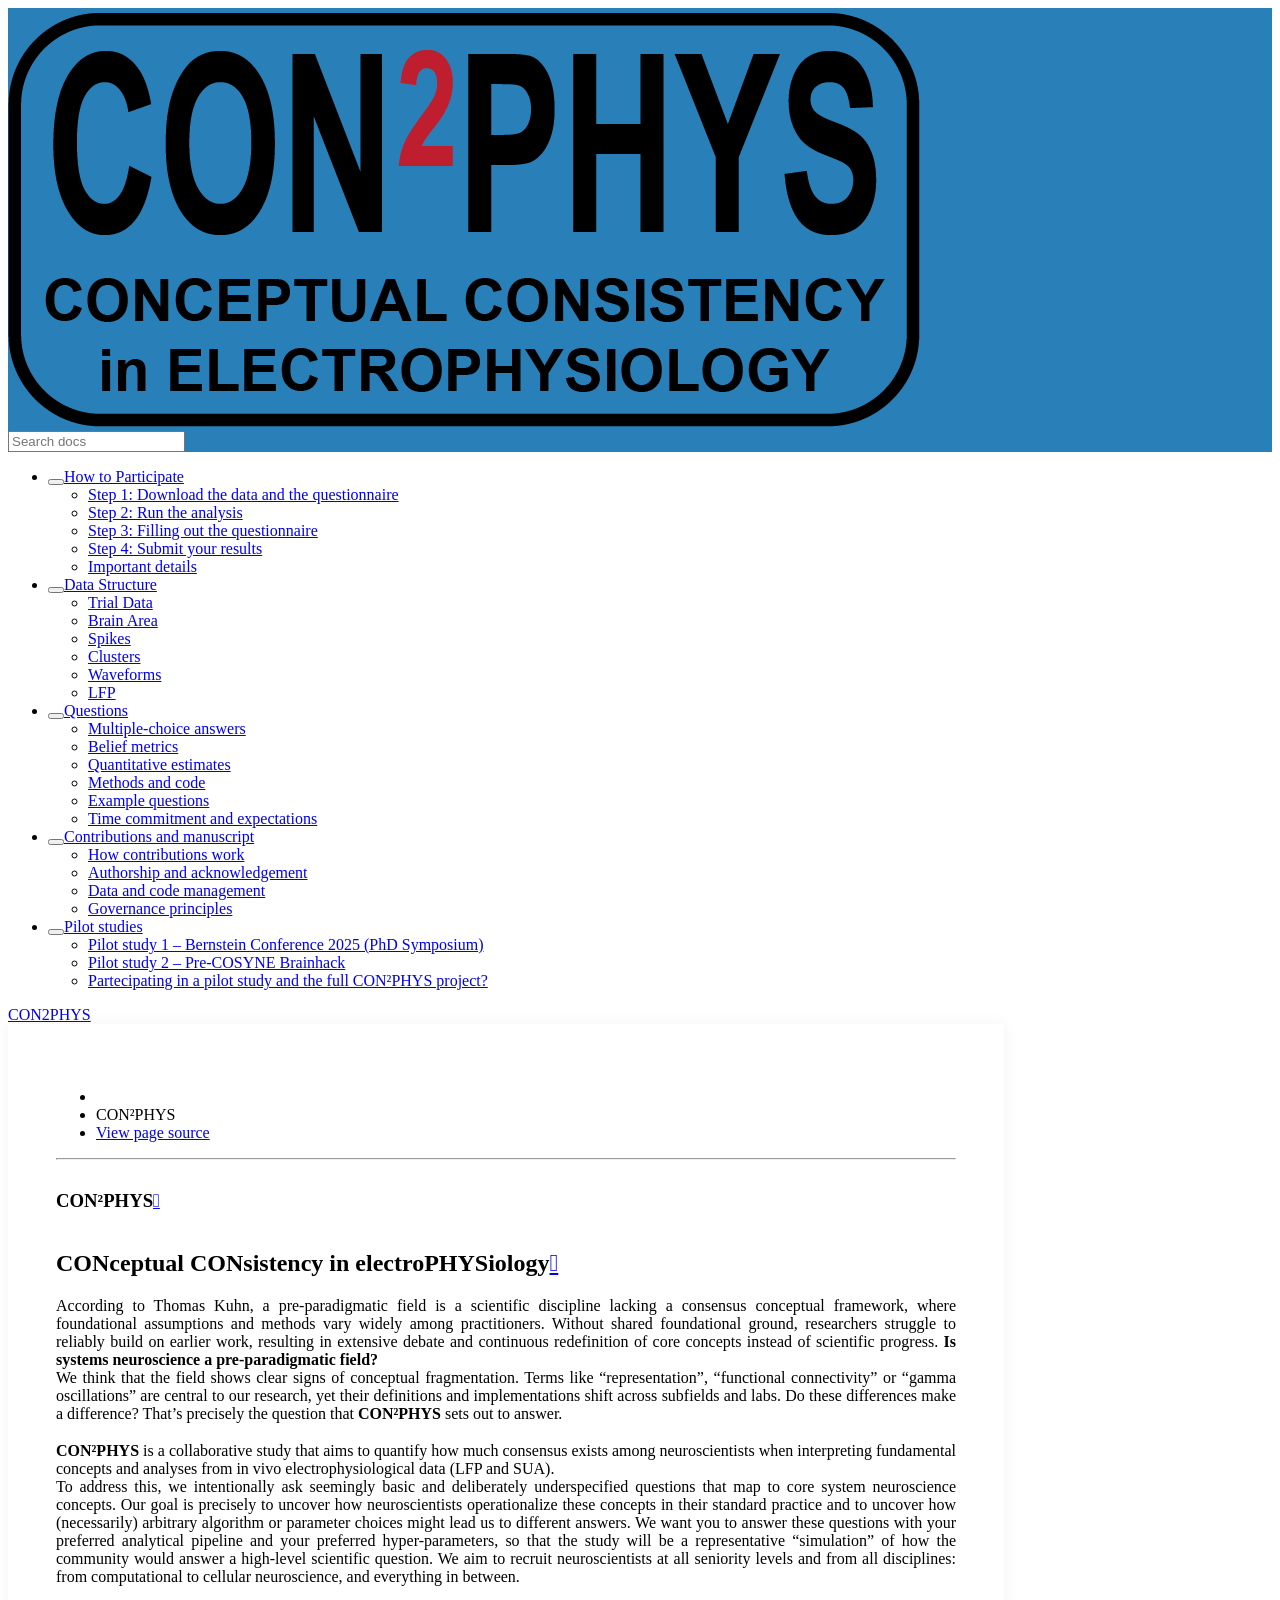
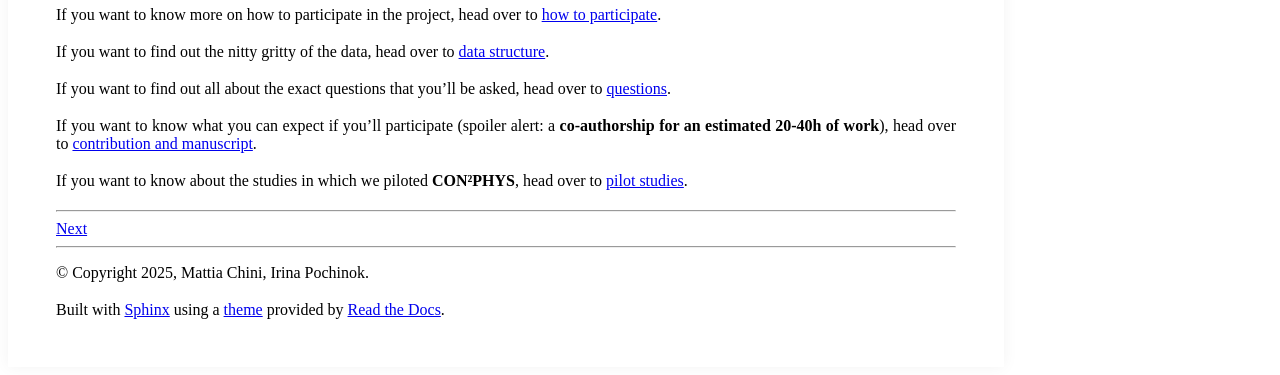
==== index.html @ 2bda0e9f "deploy: 2421347db8dce59fb0554ea5df9ab9d2ed695103" ====
<!DOCTYPE html>
<html class="writer-html5" lang="en" data-content_root="./">
<head>
  <meta charset="utf-8" /><meta name="viewport" content="width=device-width, initial-scale=1" />

  <meta name="viewport" content="width=device-width, initial-scale=1.0" />
  <title>CON²PHYS &mdash; CON2PHYS  documentation</title>
      <link rel="stylesheet" type="text/css" href="_static/pygments.css?v=b86133f3" />
      <link rel="stylesheet" type="text/css" href="_static/css/theme.css?v=e59714d7" />
      <link rel="stylesheet" type="text/css" href="_static/custom.css?v=c36ab055" />

  
    <link rel="canonical" href="https://mchini.github.io/con2phys/index.html" />
      <script src="_static/jquery.js?v=5d32c60e"></script>
      <script src="_static/_sphinx_javascript_frameworks_compat.js?v=2cd50e6c"></script>
      <script src="_static/documentation_options.js?v=5929fcd5"></script>
      <script src="_static/doctools.js?v=9bcbadda"></script>
      <script src="_static/sphinx_highlight.js?v=dc90522c"></script>
    <script src="_static/js/theme.js"></script>
    <link rel="index" title="Index" href="genindex.html" />
    <link rel="search" title="Search" href="search.html" />
    <link rel="next" title="How to Participate" href="how_to_participate.html" /> 
</head>

<body class="wy-body-for-nav"> 
  <div class="wy-grid-for-nav">
    <nav data-toggle="wy-nav-shift" class="wy-nav-side">
      <div class="wy-side-scroll">
        <div class="wy-side-nav-search" >

          
          
          <a href="#">
            
              <img src="_static/license-plate-logo.png" class="logo" alt="Logo"/>
          </a>
<div role="search">
  <form id="rtd-search-form" class="wy-form" action="search.html" method="get">
    <input type="text" name="q" placeholder="Search docs" aria-label="Search docs" />
    <input type="hidden" name="check_keywords" value="yes" />
    <input type="hidden" name="area" value="default" />
  </form>
</div>
        </div><div class="wy-menu wy-menu-vertical" data-spy="affix" role="navigation" aria-label="Navigation menu">
              <ul>
<li class="toctree-l1"><a class="reference internal" href="how_to_participate.html">How to Participate</a><ul>
<li class="toctree-l2"><a class="reference internal" href="how_to_participate.html#step-1-download-the-data-and-the-questionnaire">Step 1: Download the data and the questionnaire</a></li>
<li class="toctree-l2"><a class="reference internal" href="how_to_participate.html#step-2-run-the-analysis">Step 2: Run the analysis</a></li>
<li class="toctree-l2"><a class="reference internal" href="how_to_participate.html#step-3-filling-out-the-questionnaire">Step 3: Filling out the questionnaire</a></li>
<li class="toctree-l2"><a class="reference internal" href="how_to_participate.html#step-4-submit-your-results">Step 4: Submit your results</a></li>
<li class="toctree-l2"><a class="reference internal" href="how_to_participate.html#important-details">Important details</a></li>
</ul>
</li>
<li class="toctree-l1"><a class="reference internal" href="data_structure.html">Data Structure</a><ul>
<li class="toctree-l2"><a class="reference internal" href="data_structure.html#trial-data">Trial Data</a></li>
<li class="toctree-l2"><a class="reference internal" href="data_structure.html#brain-area">Brain Area</a></li>
<li class="toctree-l2"><a class="reference internal" href="data_structure.html#spikes">Spikes</a></li>
<li class="toctree-l2"><a class="reference internal" href="data_structure.html#clusters">Clusters</a></li>
<li class="toctree-l2"><a class="reference internal" href="data_structure.html#waveforms">Waveforms</a></li>
<li class="toctree-l2"><a class="reference internal" href="data_structure.html#lfp">LFP</a></li>
</ul>
</li>
<li class="toctree-l1"><a class="reference internal" href="questions.html">Questions</a><ul>
<li class="toctree-l2"><a class="reference internal" href="questions.html#multiple-choice-answers">Multiple-choice answers</a></li>
<li class="toctree-l2"><a class="reference internal" href="questions.html#belief-metrics">Belief metrics</a></li>
<li class="toctree-l2"><a class="reference internal" href="questions.html#quantitative-estimates">Quantitative estimates</a></li>
<li class="toctree-l2"><a class="reference internal" href="questions.html#methods-and-code">Methods and code</a></li>
<li class="toctree-l2"><a class="reference internal" href="questions.html#example-questions">Example questions</a></li>
<li class="toctree-l2"><a class="reference internal" href="questions.html#time-commitment-and-expectations">Time commitment and expectations</a></li>
</ul>
</li>
<li class="toctree-l1"><a class="reference internal" href="contribution_and_manuscript.html">Contributions and manuscript</a><ul>
<li class="toctree-l2"><a class="reference internal" href="contribution_and_manuscript.html#how-contributions-work">How contributions work</a></li>
<li class="toctree-l2"><a class="reference internal" href="contribution_and_manuscript.html#authorship-and-acknowledgement">Authorship and acknowledgement</a></li>
<li class="toctree-l2"><a class="reference internal" href="contribution_and_manuscript.html#data-and-code-management">Data and code management</a></li>
<li class="toctree-l2"><a class="reference internal" href="contribution_and_manuscript.html#governance-principles">Governance principles</a></li>
</ul>
</li>
<li class="toctree-l1"><a class="reference internal" href="pilot_studies.html">Pilot studies</a><ul>
<li class="toctree-l2"><a class="reference internal" href="pilot_studies.html#pilot-study-1-bernstein-conference-2025-phd-symposium">Pilot study 1 – Bernstein Conference 2025 (PhD Symposium)</a></li>
<li class="toctree-l2"><a class="reference internal" href="pilot_studies.html#pilot-study-2-pre-cosyne-brainhack">Pilot study 2 – Pre-COSYNE Brainhack</a></li>
<li class="toctree-l2"><a class="reference internal" href="pilot_studies.html#partecipating-in-a-pilot-study-and-the-full-con2phys-project">Partecipating in a pilot study and the full CON²PHYS project?</a></li>
</ul>
</li>
</ul>

        </div>
      </div>
    </nav>

    <section data-toggle="wy-nav-shift" class="wy-nav-content-wrap"><nav class="wy-nav-top" aria-label="Mobile navigation menu" >
          <i data-toggle="wy-nav-top" class="fa fa-bars"></i>
          <a href="#">CON2PHYS</a>
      </nav>

      <div class="wy-nav-content">
        <div class="rst-content">
          <div role="navigation" aria-label="Page navigation">
  <ul class="wy-breadcrumbs">
      <li><a href="#" class="icon icon-home" aria-label="Home"></a></li>
      <li class="breadcrumb-item active">CON²PHYS</li>
      <li class="wy-breadcrumbs-aside">
            <a href="_sources/index.md.txt" rel="nofollow"> View page source</a>
      </li>
  </ul>
  <hr/>
</div>
          <div role="main" class="document" itemscope="itemscope" itemtype="http://schema.org/Article">
           <div itemprop="articleBody">
             
  <section id="con2phys">
<h1>CON²PHYS<a class="headerlink" href="#con2phys" title="Link to this heading"></a></h1>
<section id="conceptual-consistency-in-electrophysiology">
<h2>CONceptual CONsistency in electroPHYSiology<a class="headerlink" href="#conceptual-consistency-in-electrophysiology" title="Link to this heading"></a></h2>
<p>According to Thomas Kuhn, a pre-paradigmatic field is a scientific discipline lacking a consensus conceptual framework,
where foundational assumptions and methods vary widely among practitioners. Without shared foundational
ground, researchers struggle to reliably build on earlier work, resulting in extensive debate and continuous
redefinition of core concepts instead of scientific progress. <strong>Is systems neuroscience a pre-paradigmatic field?</strong><br />
We think that the field shows clear signs of conceptual fragmentation. Terms like “representation”, “functional
connectivity” or “gamma oscillations” are central to our research, yet their definitions and implementations
shift across subfields and labs. Do these differences make a difference? That’s precisely the question that <strong>CON²PHYS</strong> sets out to answer.</p>
<p><strong>CON²PHYS</strong> is a collaborative study that aims to quantify how much consensus exists among neuroscientists when interpreting fundamental
concepts and analyses from in vivo electrophysiological data (LFP and SUA).<br />
To address this, we intentionally ask seemingly basic and deliberately underspecified questions that map to core system neuroscience concepts.
Our goal is precisely to uncover how neuroscientists operationalize these concepts in their standard practice and to uncover how
(necessarily) arbitrary algorithm or parameter choices might lead us to different answers. We want you to answer these questions
with your preferred analytical pipeline and your preferred hyper-parameters, so that the study will be a representative “simulation”
of how the community would answer a high-level scientific question. We aim to recruit neuroscientists at all seniority levels and from all disciplines:
from computational to cellular neuroscience, and everything in between.</p>
<p>If you want to know more on how to participate in the project, head over to <a class="reference internal" href="how_to_participate.html"><span class="std std-doc">how to participate</span></a>.</p>
<p>If you want to find out the nitty gritty of the data, head over to <a class="reference internal" href="data_structure.html"><span class="std std-doc">data structure</span></a>.</p>
<p>If you want to find out all about the exact questions that you’ll be asked, head over to <a class="reference internal" href="questions.html"><span class="std std-doc">questions</span></a>.</p>
<p>If you want to know what you can expect if you’ll participate (spoiler alert: a <strong>co-authorship for an estimated 20-40h of work</strong>),
head over to <a class="reference internal" href="contribution_and_manuscript.html"><span class="std std-doc">contribution and manuscript</span></a>.</p>
<p>If you want to know about the studies in which we piloted <strong>CON²PHYS</strong>, head over to <a class="reference internal" href="pilot_studies.html"><span class="std std-doc">pilot studies</span></a>.</p>
<hr class="docutils" />
<div class="toctree-wrapper compound">
</div>
</section>
</section>


           </div>
          </div>
          <footer><div class="rst-footer-buttons" role="navigation" aria-label="Footer">
        <a href="how_to_participate.html" class="btn btn-neutral float-right" title="How to Participate" accesskey="n" rel="next">Next <span class="fa fa-arrow-circle-right" aria-hidden="true"></span></a>
    </div>

  <hr/>

  <div role="contentinfo">
    <p>&#169; Copyright 2025, Mattia Chini, Irina Pochinok.</p>
  </div>

  Built with <a href="https://www.sphinx-doc.org/">Sphinx</a> using a
    <a href="https://github.com/readthedocs/sphinx_rtd_theme">theme</a>
    provided by <a href="https://readthedocs.org">Read the Docs</a>.
   

</footer>
        </div>
      </div>
    </section>
  </div>
  <script>
      jQuery(function () {
          SphinxRtdTheme.Navigation.enable(true);
      });
  </script> 

</body>
</html>
---- _static/pygments.css ----
pre { line-height: 125%; }
td.linenos .normal { color: inherit; background-color: transparent; padding-left: 5px; padding-right: 5px; }
span.linenos { color: inherit; background-color: transparent; padding-left: 5px; padding-right: 5px; }
td.linenos .special { color: #000000; background-color: #ffffc0; padding-left: 5px; padding-right: 5px; }
span.linenos.special { color: #000000; background-color: #ffffc0; padding-left: 5px; padding-right: 5px; }
.highlight .hll { background-color: #ffffcc }
.highlight { background: #f8f8f8; }
.highlight .c { color: #3D7B7B; font-style: italic } /* Comment */
.highlight .err { border: 1px solid #F00 } /* Error */
.highlight .k { color: #008000; font-weight: bold } /* Keyword */
.highlight .o { color: #666 } /* Operator */
.highlight .ch { color: #3D7B7B; font-style: italic } /* Comment.Hashbang */
.highlight .cm { color: #3D7B7B; font-style: italic } /* Comment.Multiline */
.highlight .cp { color: #9C6500 } /* Comment.Preproc */
.highlight .cpf { color: #3D7B7B; font-style: italic } /* Comment.PreprocFile */
.highlight .c1 { color: #3D7B7B; font-style: italic } /* Comment.Single */
.highlight .cs { color: #3D7B7B; font-style: italic } /* Comment.Special */
.highlight .gd { color: #A00000 } /* Generic.Deleted */
.highlight .ge { font-style: italic } /* Generic.Emph */
.highlight .ges { font-weight: bold; font-style: italic } /* Generic.EmphStrong */
.highlight .gr { color: #E40000 } /* Generic.Error */
.highlight .gh { color: #000080; font-weight: bold } /* Generic.Heading */
.highlight .gi { color: #008400 } /* Generic.Inserted */
.highlight .go { color: #717171 } /* Generic.Output */
.highlight .gp { color: #000080; font-weight: bold } /* Generic.Prompt */
.highlight .gs { font-weight: bold } /* Generic.Strong */
.highlight .gu { color: #800080; font-weight: bold } /* Generic.Subheading */
.highlight .gt { color: #04D } /* Generic.Traceback */
.highlight .kc { color: #008000; font-weight: bold } /* Keyword.Constant */
.highlight .kd { color: #008000; font-weight: bold } /* Keyword.Declaration */
.highlight .kn { color: #008000; font-weight: bold } /* Keyword.Namespace */
.highlight .kp { color: #008000 } /* Keyword.Pseudo */
.highlight .kr { color: #008000; font-weight: bold } /* Keyword.Reserved */
.highlight .kt { color: #B00040 } /* Keyword.Type */
.highlight .m { color: #666 } /* Literal.Number */
.highlight .s { color: #BA2121 } /* Literal.String */
.highlight .na { color: #687822 } /* Name.Attribute */
.highlight .nb { color: #008000 } /* Name.Builtin */
.highlight .nc { color: #00F; font-weight: bold } /* Name.Class */
.highlight .no { color: #800 } /* Name.Constant */
.highlight .nd { color: #A2F } /* Name.Decorator */
.highlight .ni { color: #717171; font-weight: bold } /* Name.Entity */
.highlight .ne { color: #CB3F38; font-weight: bold } /* Name.Exception */
.highlight .nf { color: #00F } /* Name.Function */
.highlight .nl { color: #767600 } /* Name.Label */
.highlight .nn { color: #00F; font-weight: bold } /* Name.Namespace */
.highlight .nt { color: #008000; font-weight: bold } /* Name.Tag */
.highlight .nv { color: #19177C } /* Name.Variable */
.highlight .ow { color: #A2F; font-weight: bold } /* Operator.Word */
.highlight .w { color: #BBB } /* Text.Whitespace */
.highlight .mb { color: #666 } /* Literal.Number.Bin */
.highlight .mf { color: #666 } /* Literal.Number.Float */
.highlight .mh { color: #666 } /* Literal.Number.Hex */
.highlight .mi { color: #666 } /* Literal.Number.Integer */
.highlight .mo { color: #666 } /* Literal.Number.Oct */
.highlight .sa { color: #BA2121 } /* Literal.String.Affix */
.highlight .sb { color: #BA2121 } /* Literal.String.Backtick */
.highlight .sc { color: #BA2121 } /* Literal.String.Char */
.highlight .dl { color: #BA2121 } /* Literal.String.Delimiter */
.highlight .sd { color: #BA2121; font-style: italic } /* Literal.String.Doc */
.highlight .s2 { color: #BA2121 } /* Literal.String.Double */
.highlight .se { color: #AA5D1F; font-weight: bold } /* Literal.String.Escape */
.highlight .sh { color: #BA2121 } /* Literal.String.Heredoc */
.highlight .si { color: #A45A77; font-weight: bold } /* Literal.String.Interpol */
.highlight .sx { color: #008000 } /* Literal.String.Other */
.highlight .sr { color: #A45A77 } /* Literal.String.Regex */
.highlight .s1 { color: #BA2121 } /* Literal.String.Single */
.highlight .ss { color: #19177C } /* Literal.String.Symbol */
.highlight .bp { color: #008000 } /* Name.Builtin.Pseudo */
.highlight .fm { color: #00F } /* Name.Function.Magic */
.highlight .vc { color: #19177C } /* Name.Variable.Class */
.highlight .vg { color: #19177C } /* Name.Variable.Global */
.highlight .vi { color: #19177C } /* Name.Variable.Instance */
.highlight .vm { color: #19177C } /* Name.Variable.Magic */
.highlight .il { color: #666 } /* Literal.Number.Integer.Long */
---- _static/custom.css ----
/* Force text justification for all body content */
.wy-nav-content {
    text-align: justify;
}

/* Avoid justification in code blocks and tables */
.wy-nav-content pre,
.wy-nav-content code,
.wy-nav-content table {
    text-align: left;
}

.wy-nav-content {
    max-width: 900px !important;
}

.wy-nav-content p {
    margin-bottom: 1.2em;
}

.wy-nav-content h1, 
.wy-nav-content h2, 
.wy-nav-content h3 {
    font-weight: 600;
    margin-top: 1.6em;
}

.wy-nav-content {
    background: white;
    padding: 3rem !important;
    box-shadow: 0 0 15px rgba(0,0,0,0.05);
}

.wy-side-nav-search {
    background-color: #2980B9 !important;
}
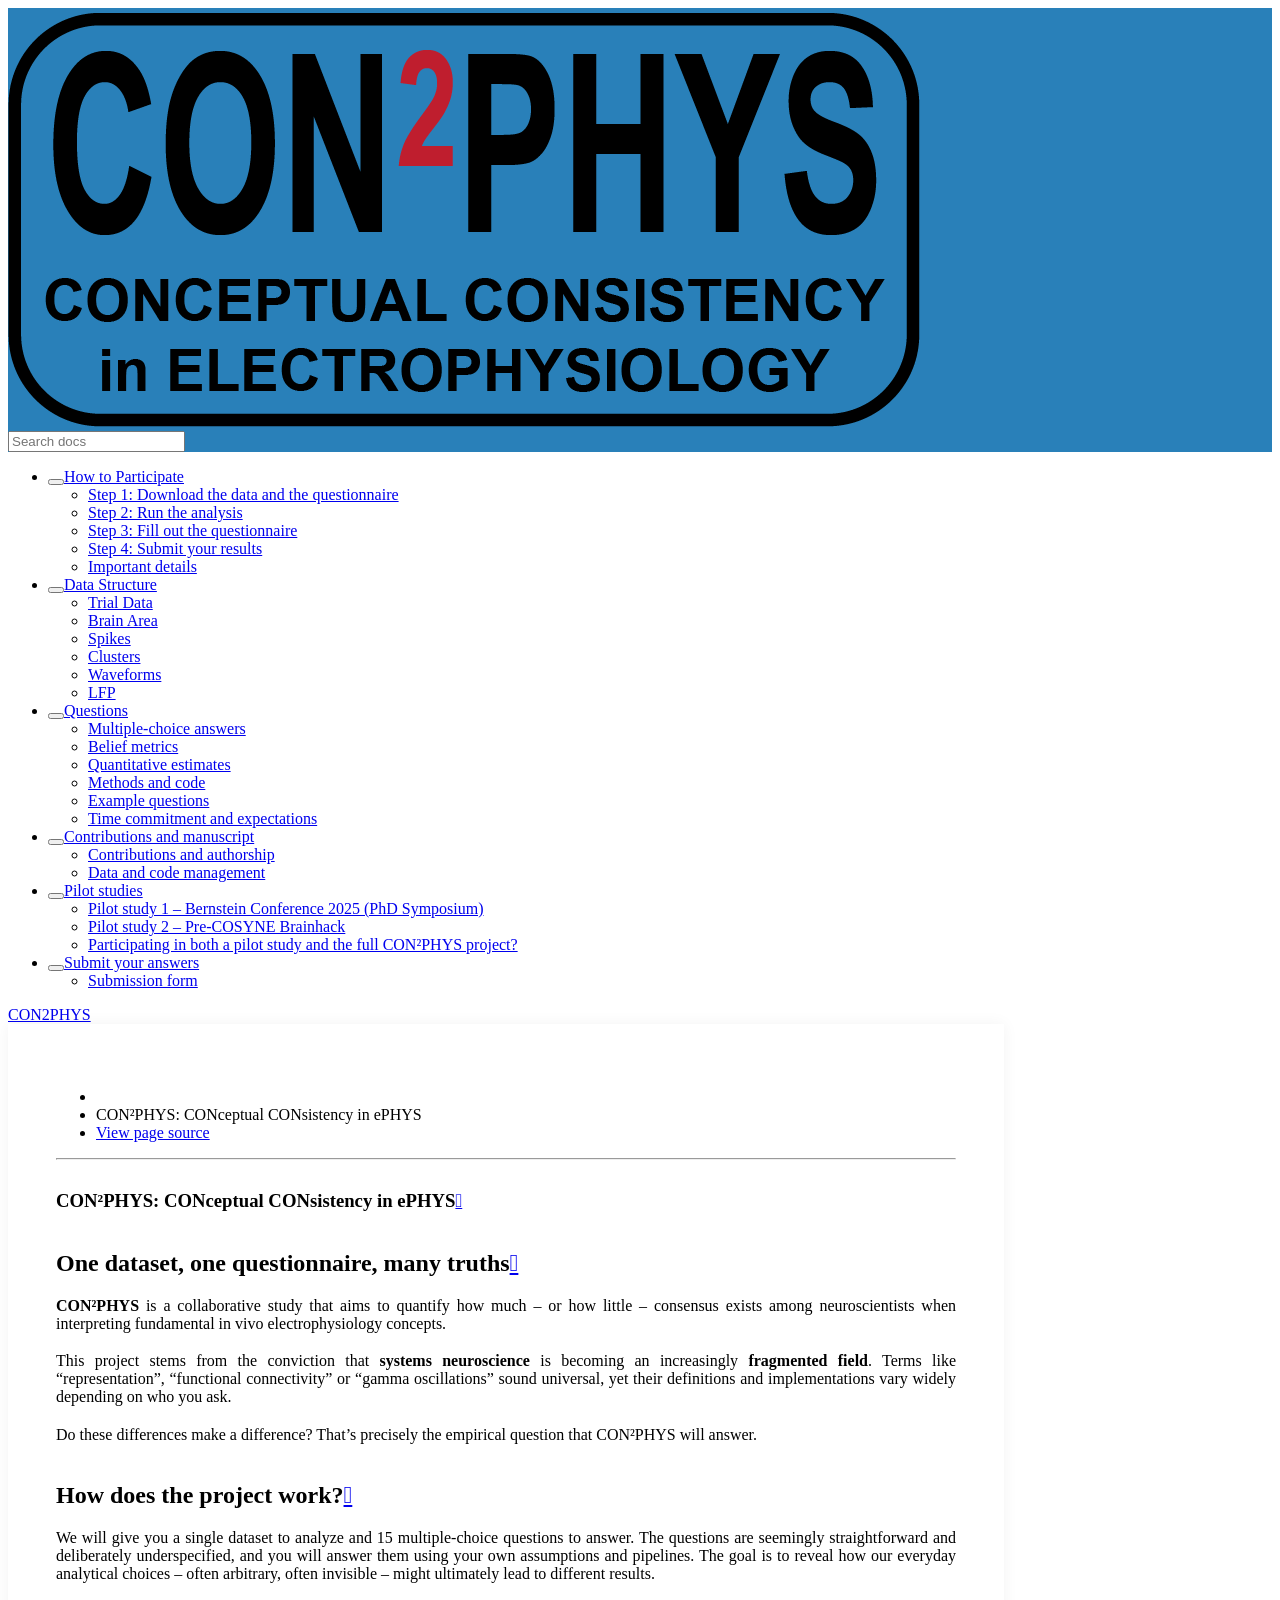
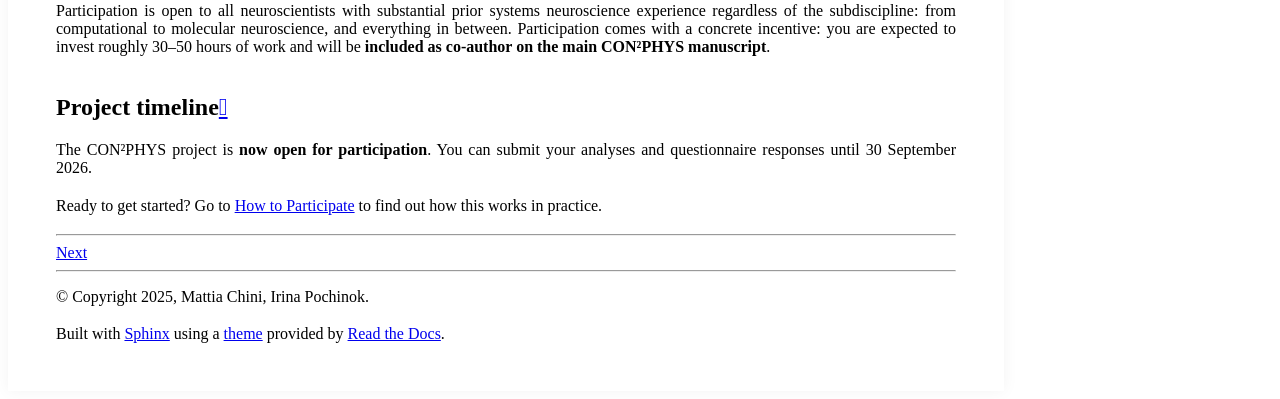
==== commit 084868a4: "deploy: 0eeeda17435001a691ca875d01793f1c2aa0a4c6" ====
--- a/index.html
+++ b/index.html
@@ -6,7 +6,7 @@
   <meta charset="utf-8" /><meta name="viewport" content="width=device-width, initial-scale=1" />
 
   <meta name="viewport" content="width=device-width, initial-scale=1.0" />
-  <title>CON²PHYS &mdash; CON2PHYS  documentation</title>
+  <title>CON²PHYS: CONceptual CONsistency in ePHYS &mdash; CON2PHYS  documentation</title>
       <link rel="stylesheet" type="text/css" href="_static/pygments.css?v=b86133f3" />
       <link rel="stylesheet" type="text/css" href="_static/css/theme.css?v=e59714d7" />
       <link rel="stylesheet" type="text/css" href="_static/custom.css?v=c36ab055" />
@@ -48,7 +48,7 @@
 <li class="toctree-l1"><a class="reference internal" href="how_to_participate.html">How to Participate</a><ul>
 <li class="toctree-l2"><a class="reference internal" href="how_to_participate.html#step-1-download-the-data-and-the-questionnaire">Step 1: Download the data and the questionnaire</a></li>
 <li class="toctree-l2"><a class="reference internal" href="how_to_participate.html#step-2-run-the-analysis">Step 2: Run the analysis</a></li>
-<li class="toctree-l2"><a class="reference internal" href="how_to_participate.html#step-3-filling-out-the-questionnaire">Step 3: Filling out the questionnaire</a></li>
+<li class="toctree-l2"><a class="reference internal" href="how_to_participate.html#step-3-fill-out-the-questionnaire">Step 3: Fill out the questionnaire</a></li>
 <li class="toctree-l2"><a class="reference internal" href="how_to_participate.html#step-4-submit-your-results">Step 4: Submit your results</a></li>
 <li class="toctree-l2"><a class="reference internal" href="how_to_participate.html#important-details">Important details</a></li>
 </ul>
@@ -72,16 +72,18 @@
 </ul>
 </li>
 <li class="toctree-l1"><a class="reference internal" href="contribution_and_manuscript.html">Contributions and manuscript</a><ul>
-<li class="toctree-l2"><a class="reference internal" href="contribution_and_manuscript.html#how-contributions-work">How contributions work</a></li>
-<li class="toctree-l2"><a class="reference internal" href="contribution_and_manuscript.html#authorship-and-acknowledgement">Authorship and acknowledgement</a></li>
+<li class="toctree-l2"><a class="reference internal" href="contribution_and_manuscript.html#contributions-and-authorship">Contributions and authorship</a></li>
 <li class="toctree-l2"><a class="reference internal" href="contribution_and_manuscript.html#data-and-code-management">Data and code management</a></li>
-<li class="toctree-l2"><a class="reference internal" href="contribution_and_manuscript.html#governance-principles">Governance principles</a></li>
 </ul>
 </li>
 <li class="toctree-l1"><a class="reference internal" href="pilot_studies.html">Pilot studies</a><ul>
 <li class="toctree-l2"><a class="reference internal" href="pilot_studies.html#pilot-study-1-bernstein-conference-2025-phd-symposium">Pilot study 1 – Bernstein Conference 2025 (PhD Symposium)</a></li>
 <li class="toctree-l2"><a class="reference internal" href="pilot_studies.html#pilot-study-2-pre-cosyne-brainhack">Pilot study 2 – Pre-COSYNE Brainhack</a></li>
-<li class="toctree-l2"><a class="reference internal" href="pilot_studies.html#partecipating-in-a-pilot-study-and-the-full-con2phys-project">Partecipating in a pilot study and the full CON²PHYS project?</a></li>
+<li class="toctree-l2"><a class="reference internal" href="pilot_studies.html#participating-in-both-a-pilot-study-and-the-full-con2phys-project">Participating in both a pilot study and the full CON²PHYS project?</a></li>
+</ul>
+</li>
+<li class="toctree-l1"><a class="reference internal" href="submissions.html">Submit your answers</a><ul>
+<li class="toctree-l2"><a class="reference internal" href="submissions.html#submission-form">Submission form</a></li>
 </ul>
 </li>
 </ul>
@@ -100,7 +102,7 @@
           <div role="navigation" aria-label="Page navigation">
   <ul class="wy-breadcrumbs">
       <li><a href="#" class="icon icon-home" aria-label="Home"></a></li>
-      <li class="breadcrumb-item active">CON²PHYS</li>
+      <li class="breadcrumb-item active">CON²PHYS: CONceptual CONsistency in ePHYS</li>
       <li class="wy-breadcrumbs-aside">
             <a href="_sources/index.md.txt" rel="nofollow"> View page source</a>
       </li>
@@ -110,31 +112,31 @@
           <div role="main" class="document" itemscope="itemscope" itemtype="http://schema.org/Article">
            <div itemprop="articleBody">
              
-  <section id="con2phys">
-<h1>CON²PHYS<a class="headerlink" href="#con2phys" title="Link to this heading"></a></h1>
-<section id="conceptual-consistency-in-electrophysiology">
-<h2>CONceptual CONsistency in electroPHYSiology<a class="headerlink" href="#conceptual-consistency-in-electrophysiology" title="Link to this heading"></a></h2>
-<p>According to Thomas Kuhn, a pre-paradigmatic field is a scientific discipline lacking a consensus conceptual framework,
-where foundational assumptions and methods vary widely among practitioners. Without shared foundational
-ground, researchers struggle to reliably build on earlier work, resulting in extensive debate and continuous
-redefinition of core concepts instead of scientific progress. <strong>Is systems neuroscience a pre-paradigmatic field?</strong><br />
-We think that the field shows clear signs of conceptual fragmentation. Terms like “representation”, “functional
-connectivity” or “gamma oscillations” are central to our research, yet their definitions and implementations
-shift across subfields and labs. Do these differences make a difference? That’s precisely the question that <strong>CON²PHYS</strong> sets out to answer.</p>
-<p><strong>CON²PHYS</strong> is a collaborative study that aims to quantify how much consensus exists among neuroscientists when interpreting fundamental
-concepts and analyses from in vivo electrophysiological data (LFP and SUA).<br />
-To address this, we intentionally ask seemingly basic and deliberately underspecified questions that map to core system neuroscience concepts.
-Our goal is precisely to uncover how neuroscientists operationalize these concepts in their standard practice and to uncover how
-(necessarily) arbitrary algorithm or parameter choices might lead us to different answers. We want you to answer these questions
-with your preferred analytical pipeline and your preferred hyper-parameters, so that the study will be a representative “simulation”
-of how the community would answer a high-level scientific question. We aim to recruit neuroscientists at all seniority levels and from all disciplines:
-from computational to cellular neuroscience, and everything in between.</p>
-<p>If you want to know more on how to participate in the project, head over to <a class="reference internal" href="how_to_participate.html"><span class="std std-doc">how to participate</span></a>.</p>
-<p>If you want to find out the nitty gritty of the data, head over to <a class="reference internal" href="data_structure.html"><span class="std std-doc">data structure</span></a>.</p>
-<p>If you want to find out all about the exact questions that you’ll be asked, head over to <a class="reference internal" href="questions.html"><span class="std std-doc">questions</span></a>.</p>
-<p>If you want to know what you can expect if you’ll participate (spoiler alert: a <strong>co-authorship for an estimated 20-40h of work</strong>),
-head over to <a class="reference internal" href="contribution_and_manuscript.html"><span class="std std-doc">contribution and manuscript</span></a>.</p>
-<p>If you want to know about the studies in which we piloted <strong>CON²PHYS</strong>, head over to <a class="reference internal" href="pilot_studies.html"><span class="std std-doc">pilot studies</span></a>.</p>
+  <section id="con2phys-conceptual-consistency-in-ephys">
+<h1>CON²PHYS: CONceptual CONsistency in ePHYS<a class="headerlink" href="#con2phys-conceptual-consistency-in-ephys" title="Link to this heading"></a></h1>
+<section id="one-dataset-one-questionnaire-many-truths">
+<h2>One dataset, one questionnaire, many truths<a class="headerlink" href="#one-dataset-one-questionnaire-many-truths" title="Link to this heading"></a></h2>
+<p><strong>CON²PHYS</strong> is a collaborative study that aims to quantify how much – or how little – consensus exists among neuroscientists when interpreting fundamental
+in vivo electrophysiology concepts.</p>
+<p>This project stems from the conviction that <strong>systems neuroscience</strong> is becoming an increasingly <strong>fragmented field</strong>.
+Terms like “representation”, “functional connectivity” or “gamma oscillations” sound universal,
+yet their definitions and implementations vary widely depending on who you ask.</p>
+<p>Do these differences make a difference? That’s precisely the empirical question that CON²PHYS will answer.</p>
+</section>
+<section id="how-does-the-project-work">
+<h2>How does the project work?<a class="headerlink" href="#how-does-the-project-work" title="Link to this heading"></a></h2>
+<p>We will give you a single dataset to analyze and 15 multiple-choice questions to answer.
+The questions are seemingly straightforward and deliberately underspecified, and you will answer them using your own assumptions and pipelines.
+The goal is to reveal how our everyday analytical choices – often arbitrary, often invisible – might ultimately lead to different results.</p>
+<p>Participation is open to all neuroscientists with substantial prior systems neuroscience experience regardless of the subdiscipline:
+from computational to molecular neuroscience, and everything in between. Participation comes with a concrete incentive:
+you are expected to invest roughly 30–50 hours of work and will be <strong>included as co-author on the main CON²PHYS manuscript</strong>.</p>
+</section>
+<section id="project-timeline">
+<h2>Project timeline<a class="headerlink" href="#project-timeline" title="Link to this heading"></a></h2>
+<p>The CON²PHYS project is <strong>now open for participation</strong>.
+You can submit your analyses and questionnaire responses until 30 September 2026.</p>
+<p>Ready to get started? Go to <a class="reference internal" href="how_to_participate.html"><span class="std std-doc">How to Participate</span></a> to find out how this works in practice.</p>
 <hr class="docutils" />
 <div class="toctree-wrapper compound">
 </div>
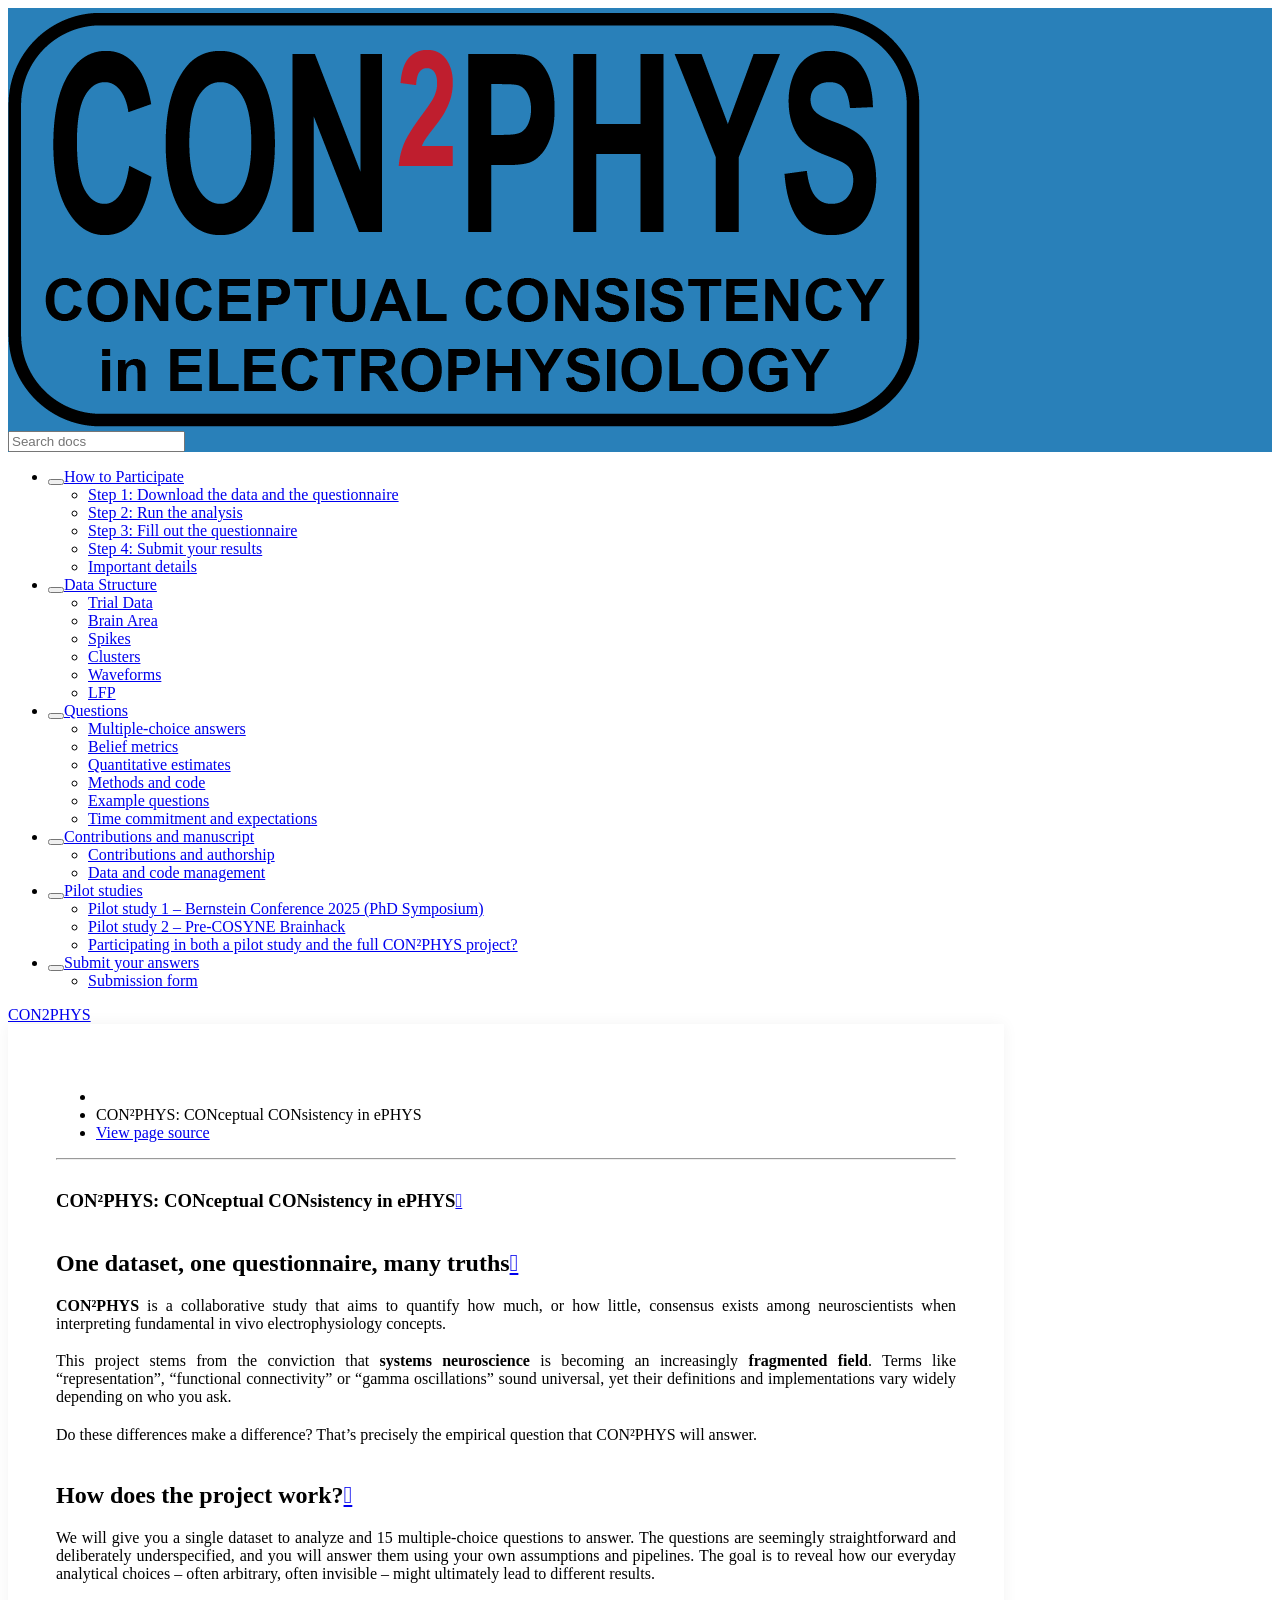
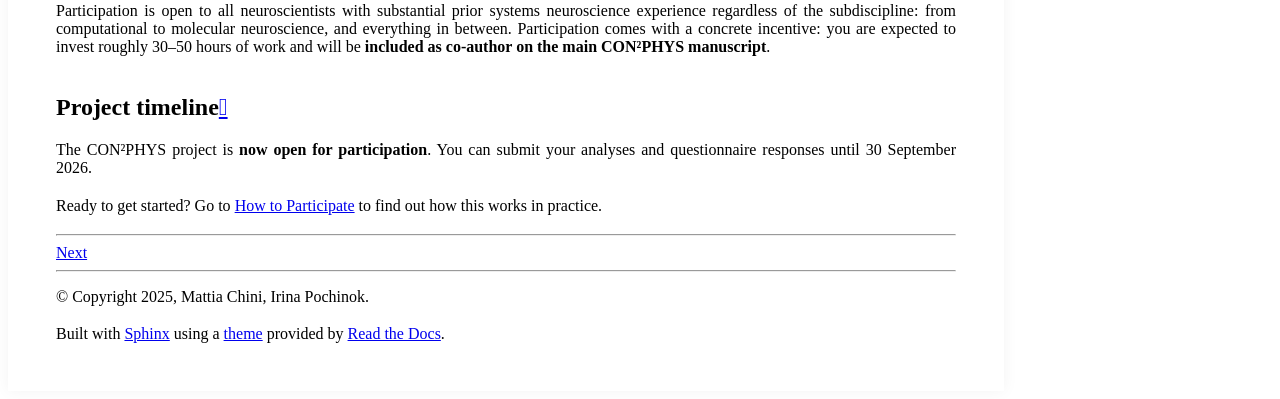
==== commit ee6e5778: "deploy: 2a4f22f45742fb0eafbce86b715d445616fd0a30" ====
--- a/index.html
+++ b/index.html
@@ -116,7 +116,7 @@
 <h1>CON²PHYS: CONceptual CONsistency in ePHYS<a class="headerlink" href="#con2phys-conceptual-consistency-in-ephys" title="Link to this heading"></a></h1>
 <section id="one-dataset-one-questionnaire-many-truths">
 <h2>One dataset, one questionnaire, many truths<a class="headerlink" href="#one-dataset-one-questionnaire-many-truths" title="Link to this heading"></a></h2>
-<p><strong>CON²PHYS</strong> is a collaborative study that aims to quantify how much – or how little – consensus exists among neuroscientists when interpreting fundamental
+<p><strong>CON²PHYS</strong> is a collaborative study that aims to quantify how much, or how little, consensus exists among neuroscientists when interpreting fundamental
 in vivo electrophysiology concepts.</p>
 <p>This project stems from the conviction that <strong>systems neuroscience</strong> is becoming an increasingly <strong>fragmented field</strong>.
 Terms like “representation”, “functional connectivity” or “gamma oscillations” sound universal,
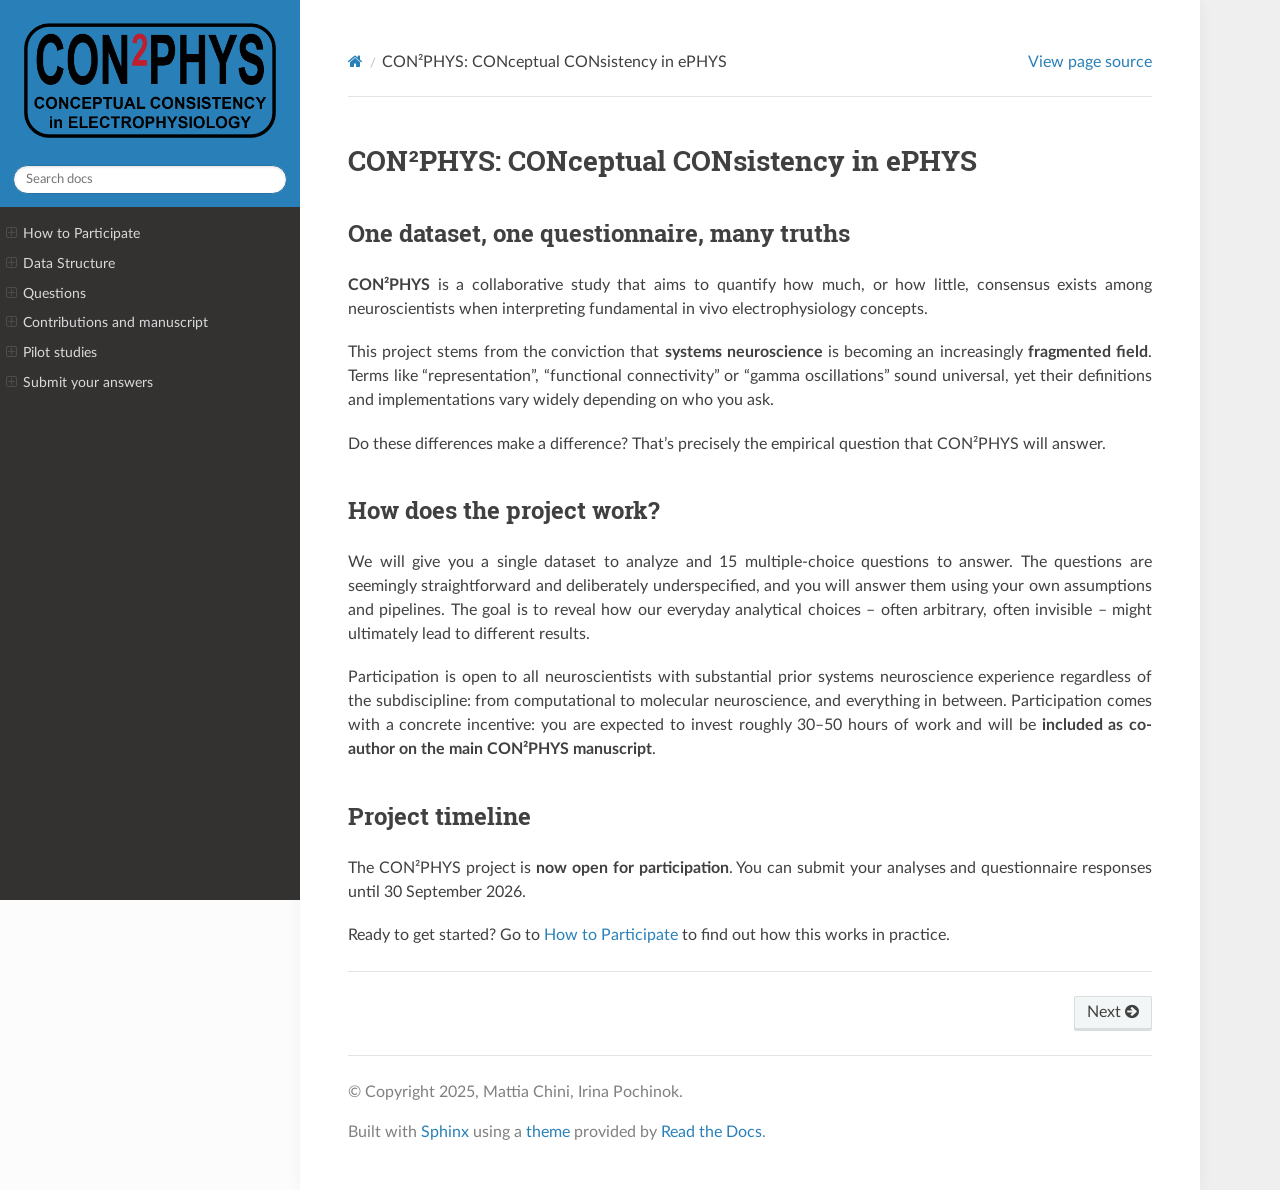
==== commit 9a4418b4: "deploy: b500c9cd914afb74049a1fd783a0ccb75829132f" ====
--- a/index.html
+++ b/index.html
@@ -8,7 +8,7 @@
   <meta name="viewport" content="width=device-width, initial-scale=1.0" />
   <title>CON²PHYS: CONceptual CONsistency in ePHYS &mdash; CON2PHYS  documentation</title>
       <link rel="stylesheet" type="text/css" href="_static/pygments.css?v=b86133f3" />
-      <link rel="stylesheet" type="text/css" href="_static/css/theme.css?v=e59714d7" />
+      <link rel="stylesheet" type="text/css" href="_static/css/theme.css?v=9edc463e" />
       <link rel="stylesheet" type="text/css" href="_static/custom.css?v=c36ab055" />
 
   
@@ -16,12 +16,16 @@
       <script src="_static/jquery.js?v=5d32c60e"></script>
       <script src="_static/_sphinx_javascript_frameworks_compat.js?v=2cd50e6c"></script>
       <script src="_static/documentation_options.js?v=5929fcd5"></script>
-      <script src="_static/doctools.js?v=9bcbadda"></script>
-      <script src="_static/sphinx_highlight.js?v=dc90522c"></script>
+      <script src="_static/doctools.js?v=fd6eb6e6"></script>
+      <script src="_static/sphinx_highlight.js?v=6ffebe34"></script>
     <script src="_static/js/theme.js"></script>
     <link rel="index" title="Index" href="genindex.html" />
     <link rel="search" title="Search" href="search.html" />
-    <link rel="next" title="How to Participate" href="how_to_participate.html" /> 
+    <link rel="next" title="How to Participate" href="how_to_participate.html" />
+ 
+<script async src="https://scripts.simpleanalyticscdn.com/latest.js"></script>
+<noscript><img src="https://queue.simpleanalyticscdn.com/noscript.gif" alt="" referrerpolicy="no-referrer-when-downgrade" /></noscript>
+
 </head>
 
 <body class="wy-body-for-nav"> 
--- a/_static/css/theme.css
+++ b/_static/css/theme.css
@@ -0,0 +1,4 @@
+html{box-sizing:border-box}*,:after,:before{box-sizing:inherit}article,aside,details,figcaption,figure,footer,header,hgroup,nav,section{display:block}audio,canvas,video{display:inline-block;*display:inline;*zoom:1}[hidden],audio:not([controls]){display:none}*{-webkit-box-sizing:border-box;-moz-box-sizing:border-box;box-sizing:border-box}html{font-size:100%;-webkit-text-size-adjust:100%;-ms-text-size-adjust:100%}body{margin:0}a:active,a:hover{outline:0}abbr[title]{border-bottom:1px dotted}b,strong{font-weight:700}blockquote{margin:0}dfn{font-style:italic}ins{background:#ff9;text-decoration:none}ins,mark{color:#000}mark{background:#ff0;font-style:italic;font-weight:700}.rst-content code,.rst-content tt,code,kbd,pre,samp{font-family:monospace,serif;_font-family:courier new,monospace;font-size:1em}pre{white-space:pre}q{quotes:none}q:after,q:before{content:"";content:none}small{font-size:85%}sub,sup{font-size:75%;line-height:0;position:relative;vertical-align:baseline}sup{top:-.5em}sub{bottom:-.25em}dl,ol,ul{margin:0;padding:0;list-style:none;list-style-image:none}li{list-style:none}dd{margin:0}img{border:0;-ms-interpolation-mode:bicubic;vertical-align:middle;max-width:100%}svg:not(:root){overflow:hidden}figure,form{margin:0}label{cursor:pointer}button,input,select,textarea{font-size:100%;margin:0;vertical-align:baseline;*vertical-align:middle}button,input{line-height:normal}button,input[type=button],input[type=reset],input[type=submit]{cursor:pointer;-webkit-appearance:button;*overflow:visible}button[disabled],input[disabled]{cursor:default}input[type=search]{-webkit-appearance:textfield;-moz-box-sizing:content-box;-webkit-box-sizing:content-box;box-sizing:content-box}textarea{resize:vertical}table{border-collapse:collapse;border-spacing:0}td{vertical-align:top}.chromeframe{margin:.2em 0;background:#ccc;color:#000;padding:.2em 0}.ir{display:block;border:0;text-indent:-999em;overflow:hidden;background-color:transparent;background-repeat:no-repeat;text-align:left;direction:ltr;*line-height:0}.ir br{display:none}.hidden{display:none!important;visibility:hidden}.visuallyhidden{border:0;clip:rect(0 0 0 0);height:1px;margin:-1px;overflow:hidden;padding:0;position:absolute;width:1px}.visuallyhidden.focusable:active,.visuallyhidden.focusable:focus{clip:auto;height:auto;margin:0;overflow:visible;position:static;width:auto}.invisible{visibility:hidden}.relative{position:relative}big,small{font-size:100%}@media print{body,html,section{background:none!important}*{box-shadow:none!important;text-shadow:none!important;filter:none!important;-ms-filter:none!important}a,a:visited{text-decoration:underline}.ir a:after,a[href^="#"]:after,a[href^="javascript:"]:after{content:""}blockquote,pre{page-break-inside:avoid}thead{display:table-header-group}img,tr{page-break-inside:avoid}img{max-width:100%!important}@page{margin:.5cm}.rst-content .toctree-wrapper>p.caption,h2,h3,p{orphans:3;widows:3}.rst-content .toctree-wrapper>p.caption,h2,h3{page-break-after:avoid}}.btn,.fa:before,.icon:before,.rst-content .admonition,.rst-content .admonition-title:before,.rst-content .admonition-todo,.rst-content .attention,.rst-content .caution,.rst-content .code-block-caption .headerlink:before,.rst-content .danger,.rst-content .eqno .headerlink:before,.rst-content .error,.rst-content .hint,.rst-content .important,.rst-content .note,.rst-content .seealso,.rst-content .tip,.rst-content .warning,.rst-content code.download span:first-child:before,.rst-content dl dt .headerlink:before,.rst-content h1 .headerlink:before,.rst-content h2 .headerlink:before,.rst-content h3 .headerlink:before,.rst-content h4 .headerlink:before,.rst-content h5 .headerlink:before,.rst-content h6 .headerlink:before,.rst-content p.caption .headerlink:before,.rst-content p .headerlink:before,.rst-content table>caption .headerlink:before,.rst-content tt.download span:first-child:before,.wy-alert,.wy-dropdown .caret:before,.wy-inline-validate.wy-inline-validate-danger .wy-input-context:before,.wy-inline-validate.wy-inline-validate-info .wy-input-context:before,.wy-inline-validate.wy-inline-validate-success .wy-input-context:before,.wy-inline-validate.wy-inline-validate-warning .wy-input-context:before,.wy-menu-vertical li.current>a button.toctree-expand:before,.wy-menu-vertical li.on a button.toctree-expand:before,.wy-menu-vertical li button.toctree-expand:before,input[type=color],input[type=date],input[type=datetime-local],input[type=datetime],input[type=email],input[type=month],input[type=number],input[type=password],input[type=search],input[type=tel],input[type=text],input[type=time],input[type=url],input[type=week],select,textarea{-webkit-font-smoothing:antialiased}.clearfix{*zoom:1}.clearfix:after,.clearfix:before{display:table;content:""}.clearfix:after{clear:both}/*!
+ *  Font Awesome 4.7.0 by @davegandy - http://fontawesome.io - @fontawesome
+ *  License - http://fontawesome.io/license (Font: SIL OFL 1.1, CSS: MIT License)
+ */@font-face{font-family:FontAwesome;src:url(fonts/fontawesome-webfont.eot?674f50d287a8c48dc19ba404d20fe713);src:url(fonts/fontawesome-webfont.eot?674f50d287a8c48dc19ba404d20fe713?#iefix&v=4.7.0) format("embedded-opentype"),url(fonts/fontawesome-webfont.woff2?af7ae505a9eed503f8b8e6982036873e) format("woff2"),url(fonts/fontawesome-webfont.woff?fee66e712a8a08eef5805a46892932ad) format("woff"),url(fonts/fontawesome-webfont.ttf?b06871f281fee6b241d60582ae9369b9) format("truetype"),url(fonts/fontawesome-webfont.svg?912ec66d7572ff821749319396470bde#fontawesomeregular) format("svg");font-weight:400;font-style:normal}.fa,.icon,.rst-content .admonition-title,.rst-content .code-block-caption .headerlink,.rst-content .eqno .headerlink,.rst-content code.download span:first-child,.rst-content dl dt .headerlink,.rst-content h1 .headerlink,.rst-content h2 .headerlink,.rst-content h3 .headerlink,.rst-content h4 .headerlink,.rst-content h5 .headerlink,.rst-content h6 .headerlink,.rst-content p.caption .headerlink,.rst-content p .headerlink,.rst-content table>caption .headerlink,.rst-content tt.download span:first-child,.wy-menu-vertical li.current>a button.toctree-expand,.wy-menu-vertical li.on a button.toctree-expand,.wy-menu-vertical li button.toctree-expand{display:inline-block;font:normal normal normal 14px/1 FontAwesome;font-size:inherit;text-rendering:auto;-webkit-font-smoothing:antialiased;-moz-osx-font-smoothing:grayscale}.fa-lg{font-size:1.33333em;line-height:.75em;vertical-align:-15%}.fa-2x{font-size:2em}.fa-3x{font-size:3em}.fa-4x{font-size:4em}.fa-5x{font-size:5em}.fa-fw{width:1.28571em;text-align:center}.fa-ul{padding-left:0;margin-left:2.14286em;list-style-type:none}.fa-ul>li{position:relative}.fa-li{position:absolute;left:-2.14286em;width:2.14286em;top:.14286em;text-align:center}.fa-li.fa-lg{left:-1.85714em}.fa-border{padding:.2em .25em .15em;border:.08em solid #eee;border-radius:.1em}.fa-pull-left{float:left}.fa-pull-right{float:right}.fa-pull-left.icon,.fa.fa-pull-left,.rst-content .code-block-caption .fa-pull-left.headerlink,.rst-content .eqno .fa-pull-left.headerlink,.rst-content .fa-pull-left.admonition-title,.rst-content code.download span.fa-pull-left:first-child,.rst-content dl dt .fa-pull-left.headerlink,.rst-content h1 .fa-pull-left.headerlink,.rst-content h2 .fa-pull-left.headerlink,.rst-content h3 .fa-pull-left.headerlink,.rst-content h4 .fa-pull-left.headerlink,.rst-content h5 .fa-pull-left.headerlink,.rst-content h6 .fa-pull-left.headerlink,.rst-content p .fa-pull-left.headerlink,.rst-content table>caption .fa-pull-left.headerlink,.rst-content tt.download span.fa-pull-left:first-child,.wy-menu-vertical li.current>a button.fa-pull-left.toctree-expand,.wy-menu-vertical li.on a button.fa-pull-left.toctree-expand,.wy-menu-vertical li button.fa-pull-left.toctree-expand{margin-right:.3em}.fa-pull-right.icon,.fa.fa-pull-right,.rst-content .code-block-caption .fa-pull-right.headerlink,.rst-content .eqno .fa-pull-right.headerlink,.rst-content .fa-pull-right.admonition-title,.rst-content code.download span.fa-pull-right:first-child,.rst-content dl dt .fa-pull-right.headerlink,.rst-content h1 .fa-pull-right.headerlink,.rst-content h2 .fa-pull-right.headerlink,.rst-content h3 .fa-pull-right.headerlink,.rst-content h4 .fa-pull-right.headerlink,.rst-content h5 .fa-pull-right.headerlink,.rst-content h6 .fa-pull-right.headerlink,.rst-content p .fa-pull-right.headerlink,.rst-content table>caption .fa-pull-right.headerlink,.rst-content tt.download span.fa-pull-right:first-child,.wy-menu-vertical li.current>a button.fa-pull-right.toctree-expand,.wy-menu-vertical li.on a button.fa-pull-right.toctree-expand,.wy-menu-vertical li button.fa-pull-right.toctree-expand{margin-left:.3em}.pull-right{float:right}.pull-left{float:left}.fa.pull-left,.pull-left.icon,.rst-content .code-block-caption .pull-left.headerlink,.rst-content .eqno .pull-left.headerlink,.rst-content .pull-left.admonition-title,.rst-content code.download span.pull-left:first-child,.rst-content dl dt .pull-left.headerlink,.rst-content h1 .pull-left.headerlink,.rst-content h2 .pull-left.headerlink,.rst-content h3 .pull-left.headerlink,.rst-content h4 .pull-left.headerlink,.rst-content h5 .pull-left.headerlink,.rst-content h6 .pull-left.headerlink,.rst-content p .pull-left.headerlink,.rst-content table>caption .pull-left.headerlink,.rst-content tt.download span.pull-left:first-child,.wy-menu-vertical li.current>a button.pull-left.toctree-expand,.wy-menu-vertical li.on a button.pull-left.toctree-expand,.wy-menu-vertical li button.pull-left.toctree-expand{margin-right:.3em}.fa.pull-right,.pull-right.icon,.rst-content .code-block-caption .pull-right.headerlink,.rst-content .eqno .pull-right.headerlink,.rst-content .pull-right.admonition-title,.rst-content code.download span.pull-right:first-child,.rst-content dl dt .pull-right.headerlink,.rst-content h1 .pull-right.headerlink,.rst-content h2 .pull-right.headerlink,.rst-content h3 .pull-right.headerlink,.rst-content h4 .pull-right.headerlink,.rst-content h5 .pull-right.headerlink,.rst-content h6 .pull-right.headerlink,.rst-content p .pull-right.headerlink,.rst-content table>caption .pull-right.headerlink,.rst-content tt.download span.pull-right:first-child,.wy-menu-vertical li.current>a button.pull-right.toctree-expand,.wy-menu-vertical li.on a button.pull-right.toctree-expand,.wy-menu-vertical li button.pull-right.toctree-expand{margin-left:.3em}.fa-spin{-webkit-animation:fa-spin 2s linear infinite;animation:fa-spin 2s linear infinite}.fa-pulse{-webkit-animation:fa-spin 1s steps(8) infinite;animation:fa-spin 1s steps(8) infinite}@-webkit-keyframes fa-spin{0%{-webkit-transform:rotate(0deg);transform:rotate(0deg)}to{-webkit-transform:rotate(359deg);transform:rotate(359deg)}}@keyframes fa-spin{0%{-webkit-transform:rotate(0deg);transform:rotate(0deg)}to{-webkit-transform:rotate(359deg);transform:rotate(359deg)}}.fa-rotate-90{-ms-filter:"progid:DXImageTransform.Microsoft.BasicImage(rotation=1)";-webkit-transform:rotate(90deg);-ms-transform:rotate(90deg);transform:rotate(90deg)}.fa-rotate-180{-ms-filter:"progid:DXImageTransform.Microsoft.BasicImage(rotation=2)";-webkit-transform:rotate(180deg);-ms-transform:rotate(180deg);transform:rotate(180deg)}.fa-rotate-270{-ms-filter:"progid:DXImageTransform.Microsoft.BasicImage(rotation=3)";-webkit-transform:rotate(270deg);-ms-transform:rotate(270deg);transform:rotate(270deg)}.fa-flip-horizontal{-ms-filter:"progid:DXImageTransform.Microsoft.BasicImage(rotation=0, mirror=1)";-webkit-transform:scaleX(-1);-ms-transform:scaleX(-1);transform:scaleX(-1)}.fa-flip-vertical{-ms-filter:"progid:DXImageTransform.Microsoft.BasicImage(rotation=2, mirror=1)";-webkit-transform:scaleY(-1);-ms-transform:scaleY(-1);transform:scaleY(-1)}:root .fa-flip-horizontal,:root .fa-flip-vertical,:root .fa-rotate-90,:root .fa-rotate-180,:root .fa-rotate-270{filter:none}.fa-stack{position:relative;display:inline-block;width:2em;height:2em;line-height:2em;vertical-align:middle}.fa-stack-1x,.fa-stack-2x{position:absolute;left:0;width:100%;text-align:center}.fa-stack-1x{line-height:inherit}.fa-stack-2x{font-size:2em}.fa-inverse{color:#fff}.fa-glass:before{content:""}.fa-music:before{content:""}.fa-search:before,.icon-search:before{content:""}.fa-envelope-o:before{content:""}.fa-heart:before{content:""}.fa-star:before{content:""}.fa-star-o:before{content:""}.fa-user:before{content:""}.fa-film:before{content:""}.fa-th-large:before{content:""}.fa-th:before{content:""}.fa-th-list:before{content:""}.fa-check:before{content:""}.fa-close:before,.fa-remove:before,.fa-times:before{content:""}.fa-search-plus:before{content:""}.fa-search-minus:before{content:""}.fa-power-off:before{content:""}.fa-signal:before{content:""}.fa-cog:before,.fa-gear:before{content:""}.fa-trash-o:before{content:""}.fa-home:before,.icon-home:before{content:""}.fa-file-o:before{content:""}.fa-clock-o:before{content:""}.fa-road:before{content:""}.fa-download:before,.rst-content code.download span:first-child:before,.rst-content tt.download span:first-child:before{content:""}.fa-arrow-circle-o-down:before{content:""}.fa-arrow-circle-o-up:before{content:""}.fa-inbox:before{content:""}.fa-play-circle-o:before{content:""}.fa-repeat:before,.fa-rotate-right:before{content:""}.fa-refresh:before{content:""}.fa-list-alt:before{content:""}.fa-lock:before{content:""}.fa-flag:before{content:""}.fa-headphones:before{content:""}.fa-volume-off:before{content:""}.fa-volume-down:before{content:""}.fa-volume-up:before{content:""}.fa-qrcode:before{content:""}.fa-barcode:before{content:""}.fa-tag:before{content:""}.fa-tags:before{content:""}.fa-book:before,.icon-book:before{content:""}.fa-bookmark:before{content:""}.fa-print:before{content:""}.fa-camera:before{content:""}.fa-font:before{content:""}.fa-bold:before{content:""}.fa-italic:before{content:""}.fa-text-height:before{content:""}.fa-text-width:before{content:""}.fa-align-left:before{content:""}.fa-align-center:before{content:""}.fa-align-right:before{content:""}.fa-align-justify:before{content:""}.fa-list:before{content:""}.fa-dedent:before,.fa-outdent:before{content:""}.fa-indent:before{content:""}.fa-video-camera:before{content:""}.fa-image:before,.fa-photo:before,.fa-picture-o:before{content:""}.fa-pencil:before{content:""}.fa-map-marker:before{content:""}.fa-adjust:before{content:""}.fa-tint:before{content:""}.fa-edit:before,.fa-pencil-square-o:before{content:""}.fa-share-square-o:before{content:""}.fa-check-square-o:before{content:""}.fa-arrows:before{content:""}.fa-step-backward:before{content:""}.fa-fast-backward:before{content:""}.fa-backward:before{content:""}.fa-play:before{content:""}.fa-pause:before{content:""}.fa-stop:before{content:""}.fa-forward:before{content:""}.fa-fast-forward:before{content:""}.fa-step-forward:before{content:""}.fa-eject:before{content:""}.fa-chevron-left:before{content:""}.fa-chevron-right:before{content:""}.fa-plus-circle:before{content:""}.fa-minus-circle:before{content:""}.fa-times-circle:before,.wy-inline-validate.wy-inline-validate-danger .wy-input-context:before{content:""}.fa-check-circle:before,.wy-inline-validate.wy-inline-validate-success .wy-input-context:before{content:""}.fa-question-circle:before{content:""}.fa-info-circle:before{content:""}.fa-crosshairs:before{content:""}.fa-times-circle-o:before{content:""}.fa-check-circle-o:before{content:""}.fa-ban:before{content:""}.fa-arrow-left:before{content:""}.fa-arrow-right:before{content:""}.fa-arrow-up:before{content:""}.fa-arrow-down:before{content:""}.fa-mail-forward:before,.fa-share:before{content:""}.fa-expand:before{content:""}.fa-compress:before{content:""}.fa-plus:before{content:""}.fa-minus:before{content:""}.fa-asterisk:before{content:""}.fa-exclamation-circle:before,.rst-content .admonition-title:before,.wy-inline-validate.wy-inline-validate-info .wy-input-context:before,.wy-inline-validate.wy-inline-validate-warning .wy-input-context:before{content:""}.fa-gift:before{content:""}.fa-leaf:before{content:""}.fa-fire:before,.icon-fire:before{content:""}.fa-eye:before{content:""}.fa-eye-slash:before{content:""}.fa-exclamation-triangle:before,.fa-warning:before{content:""}.fa-plane:before{content:""}.fa-calendar:before{content:""}.fa-random:before{content:""}.fa-comment:before{content:""}.fa-magnet:before{content:""}.fa-chevron-up:before{content:""}.fa-chevron-down:before{content:""}.fa-retweet:before{content:""}.fa-shopping-cart:before{content:""}.fa-folder:before{content:""}.fa-folder-open:before{content:""}.fa-arrows-v:before{content:""}.fa-arrows-h:before{content:""}.fa-bar-chart-o:before,.fa-bar-chart:before{content:""}.fa-twitter-square:before{content:""}.fa-facebook-square:before{content:""}.fa-camera-retro:before{content:""}.fa-key:before{content:""}.fa-cogs:before,.fa-gears:before{content:""}.fa-comments:before{content:""}.fa-thumbs-o-up:before{content:""}.fa-thumbs-o-down:before{content:""}.fa-star-half:before{content:""}.fa-heart-o:before{content:""}.fa-sign-out:before{content:""}.fa-linkedin-square:before{content:""}.fa-thumb-tack:before{content:""}.fa-external-link:before{content:""}.fa-sign-in:before{content:""}.fa-trophy:before{content:""}.fa-github-square:before{content:""}.fa-upload:before{content:""}.fa-lemon-o:before{content:""}.fa-phone:before{content:""}.fa-square-o:before{content:""}.fa-bookmark-o:before{content:""}.fa-phone-square:before{content:""}.fa-twitter:before{content:""}.fa-facebook-f:before,.fa-facebook:before{content:""}.fa-github:before,.icon-github:before{content:""}.fa-unlock:before{content:""}.fa-credit-card:before{content:""}.fa-feed:before,.fa-rss:before{content:""}.fa-hdd-o:before{content:""}.fa-bullhorn:before{content:""}.fa-bell:before{content:""}.fa-certificate:before{content:""}.fa-hand-o-right:before{content:""}.fa-hand-o-left:before{content:""}.fa-hand-o-up:before{content:""}.fa-hand-o-down:before{content:""}.fa-arrow-circle-left:before,.icon-circle-arrow-left:before{content:""}.fa-arrow-circle-right:before,.icon-circle-arrow-right:before{content:""}.fa-arrow-circle-up:before{content:""}.fa-arrow-circle-down:before{content:""}.fa-globe:before{content:""}.fa-wrench:before{content:""}.fa-tasks:before{content:""}.fa-filter:before{content:""}.fa-briefcase:before{content:""}.fa-arrows-alt:before{content:""}.fa-group:before,.fa-users:before{content:""}.fa-chain:before,.fa-link:before,.icon-link:before{content:""}.fa-cloud:before{content:""}.fa-flask:before{content:""}.fa-cut:before,.fa-scissors:before{content:""}.fa-copy:before,.fa-files-o:before{content:""}.fa-paperclip:before{content:""}.fa-floppy-o:before,.fa-save:before{content:""}.fa-square:before{content:""}.fa-bars:before,.fa-navicon:before,.fa-reorder:before{content:""}.fa-list-ul:before{content:""}.fa-list-ol:before{content:""}.fa-strikethrough:before{content:""}.fa-underline:before{content:""}.fa-table:before{content:""}.fa-magic:before{content:""}.fa-truck:before{content:""}.fa-pinterest:before{content:""}.fa-pinterest-square:before{content:""}.fa-google-plus-square:before{content:""}.fa-google-plus:before{content:""}.fa-money:before{content:""}.fa-caret-down:before,.icon-caret-down:before,.wy-dropdown .caret:before{content:""}.fa-caret-up:before{content:""}.fa-caret-left:before{content:""}.fa-caret-right:before{content:""}.fa-columns:before{content:""}.fa-sort:before,.fa-unsorted:before{content:""}.fa-sort-desc:before,.fa-sort-down:before{content:""}.fa-sort-asc:before,.fa-sort-up:before{content:""}.fa-envelope:before{content:""}.fa-linkedin:before{content:""}.fa-rotate-left:before,.fa-undo:before{content:""}.fa-gavel:before,.fa-legal:before{content:""}.fa-dashboard:before,.fa-tachometer:before{content:""}.fa-comment-o:before{content:""}.fa-comments-o:before{content:""}.fa-bolt:before,.fa-flash:before{content:""}.fa-sitemap:before{content:""}.fa-umbrella:before{content:""}.fa-clipboard:before,.fa-paste:before{content:""}.fa-lightbulb-o:before{content:""}.fa-exchange:before{content:""}.fa-cloud-download:before{content:""}.fa-cloud-upload:before{content:""}.fa-user-md:before{content:""}.fa-stethoscope:before{content:""}.fa-suitcase:before{content:""}.fa-bell-o:before{content:""}.fa-coffee:before{content:""}.fa-cutlery:before{content:""}.fa-file-text-o:before{content:""}.fa-building-o:before{content:""}.fa-hospital-o:before{content:""}.fa-ambulance:before{content:""}.fa-medkit:before{content:""}.fa-fighter-jet:before{content:""}.fa-beer:before{content:""}.fa-h-square:before{content:""}.fa-plus-square:before{content:""}.fa-angle-double-left:before{content:""}.fa-angle-double-right:before{content:""}.fa-angle-double-up:before{content:""}.fa-angle-double-down:before{content:""}.fa-angle-left:before{content:""}.fa-angle-right:before{content:""}.fa-angle-up:before{content:""}.fa-angle-down:before{content:""}.fa-desktop:before{content:""}.fa-laptop:before{content:""}.fa-tablet:before{content:""}.fa-mobile-phone:before,.fa-mobile:before{content:""}.fa-circle-o:before{content:""}.fa-quote-left:before{content:""}.fa-quote-right:before{content:""}.fa-spinner:before{content:""}.fa-circle:before{content:""}.fa-mail-reply:before,.fa-reply:before{content:""}.fa-github-alt:before{content:""}.fa-folder-o:before{content:""}.fa-folder-open-o:before{content:""}.fa-smile-o:before{content:""}.fa-frown-o:before{content:""}.fa-meh-o:before{content:""}.fa-gamepad:before{content:""}.fa-keyboard-o:before{content:""}.fa-flag-o:before{content:""}.fa-flag-checkered:before{content:""}.fa-terminal:before{content:""}.fa-code:before{content:""}.fa-mail-reply-all:before,.fa-reply-all:before{content:""}.fa-star-half-empty:before,.fa-star-half-full:before,.fa-star-half-o:before{content:""}.fa-location-arrow:before{content:""}.fa-crop:before{content:""}.fa-code-fork:before{content:""}.fa-chain-broken:before,.fa-unlink:before{content:""}.fa-question:before{content:""}.fa-info:before{content:""}.fa-exclamation:before{content:""}.fa-superscript:before{content:""}.fa-subscript:before{content:""}.fa-eraser:before{content:""}.fa-puzzle-piece:before{content:""}.fa-microphone:before{content:""}.fa-microphone-slash:before{content:""}.fa-shield:before{content:""}.fa-calendar-o:before{content:""}.fa-fire-extinguisher:before{content:""}.fa-rocket:before{content:""}.fa-maxcdn:before{content:""}.fa-chevron-circle-left:before{content:""}.fa-chevron-circle-right:before{content:""}.fa-chevron-circle-up:before{content:""}.fa-chevron-circle-down:before{content:""}.fa-html5:before{content:""}.fa-css3:before{content:""}.fa-anchor:before{content:""}.fa-unlock-alt:before{content:""}.fa-bullseye:before{content:""}.fa-ellipsis-h:before{content:""}.fa-ellipsis-v:before{content:""}.fa-rss-square:before{content:""}.fa-play-circle:before{content:""}.fa-ticket:before{content:""}.fa-minus-square:before{content:""}.fa-minus-square-o:before,.wy-menu-vertical li.current>a button.toctree-expand:before,.wy-menu-vertical li.on a button.toctree-expand:before{content:""}.fa-level-up:before{content:""}.fa-level-down:before{content:""}.fa-check-square:before{content:""}.fa-pencil-square:before{content:""}.fa-external-link-square:before{content:""}.fa-share-square:before{content:""}.fa-compass:before{content:""}.fa-caret-square-o-down:before,.fa-toggle-down:before{content:""}.fa-caret-square-o-up:before,.fa-toggle-up:before{content:""}.fa-caret-square-o-right:before,.fa-toggle-right:before{content:""}.fa-eur:before,.fa-euro:before{content:""}.fa-gbp:before{content:""}.fa-dollar:before,.fa-usd:before{content:""}.fa-inr:before,.fa-rupee:before{content:""}.fa-cny:before,.fa-jpy:before,.fa-rmb:before,.fa-yen:before{content:""}.fa-rouble:before,.fa-rub:before,.fa-ruble:before{content:""}.fa-krw:before,.fa-won:before{content:""}.fa-bitcoin:before,.fa-btc:before{content:""}.fa-file:before{content:""}.fa-file-text:before{content:""}.fa-sort-alpha-asc:before{content:""}.fa-sort-alpha-desc:before{content:""}.fa-sort-amount-asc:before{content:""}.fa-sort-amount-desc:before{content:""}.fa-sort-numeric-asc:before{content:""}.fa-sort-numeric-desc:before{content:""}.fa-thumbs-up:before{content:""}.fa-thumbs-down:before{content:""}.fa-youtube-square:before{content:""}.fa-youtube:before{content:""}.fa-xing:before{content:""}.fa-xing-square:before{content:""}.fa-youtube-play:before{content:""}.fa-dropbox:before{content:""}.fa-stack-overflow:before{content:""}.fa-instagram:before{content:""}.fa-flickr:before{content:""}.fa-adn:before{content:""}.fa-bitbucket:before,.icon-bitbucket:before{content:""}.fa-bitbucket-square:before{content:""}.fa-tumblr:before{content:""}.fa-tumblr-square:before{content:""}.fa-long-arrow-down:before{content:""}.fa-long-arrow-up:before{content:""}.fa-long-arrow-left:before{content:""}.fa-long-arrow-right:before{content:""}.fa-apple:before{content:""}.fa-windows:before{content:""}.fa-android:before{content:""}.fa-linux:before{content:""}.fa-dribbble:before{content:""}.fa-skype:before{content:""}.fa-foursquare:before{content:""}.fa-trello:before{content:""}.fa-female:before{content:""}.fa-male:before{content:""}.fa-gittip:before,.fa-gratipay:before{content:""}.fa-sun-o:before{content:""}.fa-moon-o:before{content:""}.fa-archive:before{content:""}.fa-bug:before{content:""}.fa-vk:before{content:""}.fa-weibo:before{content:""}.fa-renren:before{content:""}.fa-pagelines:before{content:""}.fa-stack-exchange:before{content:""}.fa-arrow-circle-o-right:before{content:""}.fa-arrow-circle-o-left:before{content:""}.fa-caret-square-o-left:before,.fa-toggle-left:before{content:""}.fa-dot-circle-o:before{content:""}.fa-wheelchair:before{content:""}.fa-vimeo-square:before{content:""}.fa-try:before,.fa-turkish-lira:before{content:""}.fa-plus-square-o:before,.wy-menu-vertical li button.toctree-expand:before{content:""}.fa-space-shuttle:before{content:""}.fa-slack:before{content:""}.fa-envelope-square:before{content:""}.fa-wordpress:before{content:""}.fa-openid:before{content:""}.fa-bank:before,.fa-institution:before,.fa-university:before{content:""}.fa-graduation-cap:before,.fa-mortar-board:before{content:""}.fa-yahoo:before{content:""}.fa-google:before{content:""}.fa-reddit:before{content:""}.fa-reddit-square:before{content:""}.fa-stumbleupon-circle:before{content:""}.fa-stumbleupon:before{content:""}.fa-delicious:before{content:""}.fa-digg:before{content:""}.fa-pied-piper-pp:before{content:""}.fa-pied-piper-alt:before{content:""}.fa-drupal:before{content:""}.fa-joomla:before{content:""}.fa-language:before{content:""}.fa-fax:before{content:""}.fa-building:before{content:""}.fa-child:before{content:""}.fa-paw:before{content:""}.fa-spoon:before{content:""}.fa-cube:before{content:""}.fa-cubes:before{content:""}.fa-behance:before{content:""}.fa-behance-square:before{content:""}.fa-steam:before{content:""}.fa-steam-square:before{content:""}.fa-recycle:before{content:""}.fa-automobile:before,.fa-car:before{content:""}.fa-cab:before,.fa-taxi:before{content:""}.fa-tree:before{content:""}.fa-spotify:before{content:""}.fa-deviantart:before{content:""}.fa-soundcloud:before{content:""}.fa-database:before{content:""}.fa-file-pdf-o:before{content:""}.fa-file-word-o:before{content:""}.fa-file-excel-o:before{content:""}.fa-file-powerpoint-o:before{content:""}.fa-file-image-o:before,.fa-file-photo-o:before,.fa-file-picture-o:before{content:""}.fa-file-archive-o:before,.fa-file-zip-o:before{content:""}.fa-file-audio-o:before,.fa-file-sound-o:before{content:""}.fa-file-movie-o:before,.fa-file-video-o:before{content:""}.fa-file-code-o:before{content:""}.fa-vine:before{content:""}.fa-codepen:before{content:""}.fa-jsfiddle:before{content:""}.fa-life-bouy:before,.fa-life-buoy:before,.fa-life-ring:before,.fa-life-saver:before,.fa-support:before{content:""}.fa-circle-o-notch:before{content:""}.fa-ra:before,.fa-rebel:before,.fa-resistance:before{content:""}.fa-empire:before,.fa-ge:before{content:""}.fa-git-square:before{content:""}.fa-git:before{content:""}.fa-hacker-news:before,.fa-y-combinator-square:before,.fa-yc-square:before{content:""}.fa-tencent-weibo:before{content:""}.fa-qq:before{content:""}.fa-wechat:before,.fa-weixin:before{content:""}.fa-paper-plane:before,.fa-send:before{content:""}.fa-paper-plane-o:before,.fa-send-o:before{content:""}.fa-history:before{content:""}.fa-circle-thin:before{content:""}.fa-header:before{content:""}.fa-paragraph:before{content:""}.fa-sliders:before{content:""}.fa-share-alt:before{content:""}.fa-share-alt-square:before{content:""}.fa-bomb:before{content:""}.fa-futbol-o:before,.fa-soccer-ball-o:before{content:""}.fa-tty:before{content:""}.fa-binoculars:before{content:""}.fa-plug:before{content:""}.fa-slideshare:before{content:""}.fa-twitch:before{content:""}.fa-yelp:before{content:""}.fa-newspaper-o:before{content:""}.fa-wifi:before{content:""}.fa-calculator:before{content:""}.fa-paypal:before{content:""}.fa-google-wallet:before{content:""}.fa-cc-visa:before{content:""}.fa-cc-mastercard:before{content:""}.fa-cc-discover:before{content:""}.fa-cc-amex:before{content:""}.fa-cc-paypal:before{content:""}.fa-cc-stripe:before{content:""}.fa-bell-slash:before{content:""}.fa-bell-slash-o:before{content:""}.fa-trash:before{content:""}.fa-copyright:before{content:""}.fa-at:before{content:""}.fa-eyedropper:before{content:""}.fa-paint-brush:before{content:""}.fa-birthday-cake:before{content:""}.fa-area-chart:before{content:""}.fa-pie-chart:before{content:""}.fa-line-chart:before{content:""}.fa-lastfm:before{content:""}.fa-lastfm-square:before{content:""}.fa-toggle-off:before{content:""}.fa-toggle-on:before{content:""}.fa-bicycle:before{content:""}.fa-bus:before{content:""}.fa-ioxhost:before{content:""}.fa-angellist:before{content:""}.fa-cc:before{content:""}.fa-ils:before,.fa-shekel:before,.fa-sheqel:before{content:""}.fa-meanpath:before{content:""}.fa-buysellads:before{content:""}.fa-connectdevelop:before{content:""}.fa-dashcube:before{content:""}.fa-forumbee:before{content:""}.fa-leanpub:before{content:""}.fa-sellsy:before{content:""}.fa-shirtsinbulk:before{content:""}.fa-simplybuilt:before{content:""}.fa-skyatlas:before{content:""}.fa-cart-plus:before{content:""}.fa-cart-arrow-down:before{content:""}.fa-diamond:before{content:""}.fa-ship:before{content:""}.fa-user-secret:before{content:""}.fa-motorcycle:before{content:""}.fa-street-view:before{content:""}.fa-heartbeat:before{content:""}.fa-venus:before{content:""}.fa-mars:before{content:""}.fa-mercury:before{content:""}.fa-intersex:before,.fa-transgender:before{content:""}.fa-transgender-alt:before{content:""}.fa-venus-double:before{content:""}.fa-mars-double:before{content:""}.fa-venus-mars:before{content:""}.fa-mars-stroke:before{content:""}.fa-mars-stroke-v:before{content:""}.fa-mars-stroke-h:before{content:""}.fa-neuter:before{content:""}.fa-genderless:before{content:""}.fa-facebook-official:before{content:""}.fa-pinterest-p:before{content:""}.fa-whatsapp:before{content:""}.fa-server:before{content:""}.fa-user-plus:before{content:""}.fa-user-times:before{content:""}.fa-bed:before,.fa-hotel:before{content:""}.fa-viacoin:before{content:""}.fa-train:before{content:""}.fa-subway:before{content:""}.fa-medium:before{content:""}.fa-y-combinator:before,.fa-yc:before{content:""}.fa-optin-monster:before{content:""}.fa-opencart:before{content:""}.fa-expeditedssl:before{content:""}.fa-battery-4:before,.fa-battery-full:before,.fa-battery:before{content:""}.fa-battery-3:before,.fa-battery-three-quarters:before{content:""}.fa-battery-2:before,.fa-battery-half:before{content:""}.fa-battery-1:before,.fa-battery-quarter:before{content:""}.fa-battery-0:before,.fa-battery-empty:before{content:""}.fa-mouse-pointer:before{content:""}.fa-i-cursor:before{content:""}.fa-object-group:before{content:""}.fa-object-ungroup:before{content:""}.fa-sticky-note:before{content:""}.fa-sticky-note-o:before{content:""}.fa-cc-jcb:before{content:""}.fa-cc-diners-club:before{content:""}.fa-clone:before{content:""}.fa-balance-scale:before{content:""}.fa-hourglass-o:before{content:""}.fa-hourglass-1:before,.fa-hourglass-start:before{content:""}.fa-hourglass-2:before,.fa-hourglass-half:before{content:""}.fa-hourglass-3:before,.fa-hourglass-end:before{content:""}.fa-hourglass:before{content:""}.fa-hand-grab-o:before,.fa-hand-rock-o:before{content:""}.fa-hand-paper-o:before,.fa-hand-stop-o:before{content:""}.fa-hand-scissors-o:before{content:""}.fa-hand-lizard-o:before{content:""}.fa-hand-spock-o:before{content:""}.fa-hand-pointer-o:before{content:""}.fa-hand-peace-o:before{content:""}.fa-trademark:before{content:""}.fa-registered:before{content:""}.fa-creative-commons:before{content:""}.fa-gg:before{content:""}.fa-gg-circle:before{content:""}.fa-tripadvisor:before{content:""}.fa-odnoklassniki:before{content:""}.fa-odnoklassniki-square:before{content:""}.fa-get-pocket:before{content:""}.fa-wikipedia-w:before{content:""}.fa-safari:before{content:""}.fa-chrome:before{content:""}.fa-firefox:before{content:""}.fa-opera:before{content:""}.fa-internet-explorer:before{content:""}.fa-television:before,.fa-tv:before{content:""}.fa-contao:before{content:""}.fa-500px:before{content:""}.fa-amazon:before{content:""}.fa-calendar-plus-o:before{content:""}.fa-calendar-minus-o:before{content:""}.fa-calendar-times-o:before{content:""}.fa-calendar-check-o:before{content:""}.fa-industry:before{content:""}.fa-map-pin:before{content:""}.fa-map-signs:before{content:""}.fa-map-o:before{content:""}.fa-map:before{content:""}.fa-commenting:before{content:""}.fa-commenting-o:before{content:""}.fa-houzz:before{content:""}.fa-vimeo:before{content:""}.fa-black-tie:before{content:""}.fa-fonticons:before{content:""}.fa-reddit-alien:before{content:""}.fa-edge:before{content:""}.fa-credit-card-alt:before{content:""}.fa-codiepie:before{content:""}.fa-modx:before{content:""}.fa-fort-awesome:before{content:""}.fa-usb:before{content:""}.fa-product-hunt:before{content:""}.fa-mixcloud:before{content:""}.fa-scribd:before{content:""}.fa-pause-circle:before{content:""}.fa-pause-circle-o:before{content:""}.fa-stop-circle:before{content:""}.fa-stop-circle-o:before{content:""}.fa-shopping-bag:before{content:""}.fa-shopping-basket:before{content:""}.fa-hashtag:before{content:""}.fa-bluetooth:before{content:""}.fa-bluetooth-b:before{content:""}.fa-percent:before{content:""}.fa-gitlab:before,.icon-gitlab:before{content:""}.fa-wpbeginner:before{content:""}.fa-wpforms:before{content:""}.fa-envira:before{content:""}.fa-universal-access:before{content:""}.fa-wheelchair-alt:before{content:""}.fa-question-circle-o:before{content:""}.fa-blind:before{content:""}.fa-audio-description:before{content:""}.fa-volume-control-phone:before{content:""}.fa-braille:before{content:""}.fa-assistive-listening-systems:before{content:""}.fa-american-sign-language-interpreting:before,.fa-asl-interpreting:before{content:""}.fa-deaf:before,.fa-deafness:before,.fa-hard-of-hearing:before{content:""}.fa-glide:before{content:""}.fa-glide-g:before{content:""}.fa-sign-language:before,.fa-signing:before{content:""}.fa-low-vision:before{content:""}.fa-viadeo:before{content:""}.fa-viadeo-square:before{content:""}.fa-snapchat:before{content:""}.fa-snapchat-ghost:before{content:""}.fa-snapchat-square:before{content:""}.fa-pied-piper:before{content:""}.fa-first-order:before{content:""}.fa-yoast:before{content:""}.fa-themeisle:before{content:""}.fa-google-plus-circle:before,.fa-google-plus-official:before{content:""}.fa-fa:before,.fa-font-awesome:before{content:""}.fa-handshake-o:before{content:""}.fa-envelope-open:before{content:""}.fa-envelope-open-o:before{content:""}.fa-linode:before{content:""}.fa-address-book:before{content:""}.fa-address-book-o:before{content:""}.fa-address-card:before,.fa-vcard:before{content:""}.fa-address-card-o:before,.fa-vcard-o:before{content:""}.fa-user-circle:before{content:""}.fa-user-circle-o:before{content:""}.fa-user-o:before{content:""}.fa-id-badge:before{content:""}.fa-drivers-license:before,.fa-id-card:before{content:""}.fa-drivers-license-o:before,.fa-id-card-o:before{content:""}.fa-quora:before{content:""}.fa-free-code-camp:before{content:""}.fa-telegram:before{content:""}.fa-thermometer-4:before,.fa-thermometer-full:before,.fa-thermometer:before{content:""}.fa-thermometer-3:before,.fa-thermometer-three-quarters:before{content:""}.fa-thermometer-2:before,.fa-thermometer-half:before{content:""}.fa-thermometer-1:before,.fa-thermometer-quarter:before{content:""}.fa-thermometer-0:before,.fa-thermometer-empty:before{content:""}.fa-shower:before{content:""}.fa-bath:before,.fa-bathtub:before,.fa-s15:before{content:""}.fa-podcast:before{content:""}.fa-window-maximize:before{content:""}.fa-window-minimize:before{content:""}.fa-window-restore:before{content:""}.fa-times-rectangle:before,.fa-window-close:before{content:""}.fa-times-rectangle-o:before,.fa-window-close-o:before{content:""}.fa-bandcamp:before{content:""}.fa-grav:before{content:""}.fa-etsy:before{content:""}.fa-imdb:before{content:""}.fa-ravelry:before{content:""}.fa-eercast:before{content:""}.fa-microchip:before{content:""}.fa-snowflake-o:before{content:""}.fa-superpowers:before{content:""}.fa-wpexplorer:before{content:""}.fa-meetup:before{content:""}.sr-only{position:absolute;width:1px;height:1px;padding:0;margin:-1px;overflow:hidden;clip:rect(0,0,0,0);border:0}.sr-only-focusable:active,.sr-only-focusable:focus{position:static;width:auto;height:auto;margin:0;overflow:visible;clip:auto}.fa,.icon,.rst-content .admonition-title,.rst-content .code-block-caption .headerlink,.rst-content .eqno .headerlink,.rst-content code.download span:first-child,.rst-content dl dt .headerlink,.rst-content h1 .headerlink,.rst-content h2 .headerlink,.rst-content h3 .headerlink,.rst-content h4 .headerlink,.rst-content h5 .headerlink,.rst-content h6 .headerlink,.rst-content p.caption .headerlink,.rst-content p .headerlink,.rst-content table>caption .headerlink,.rst-content tt.download span:first-child,.wy-dropdown .caret,.wy-inline-validate.wy-inline-validate-danger .wy-input-context,.wy-inline-validate.wy-inline-validate-info .wy-input-context,.wy-inline-validate.wy-inline-validate-success .wy-input-context,.wy-inline-validate.wy-inline-validate-warning .wy-input-context,.wy-menu-vertical li.current>a button.toctree-expand,.wy-menu-vertical li.on a button.toctree-expand,.wy-menu-vertical li button.toctree-expand{font-family:inherit}.fa:before,.icon:before,.rst-content .admonition-title:before,.rst-content .code-block-caption .headerlink:before,.rst-content .eqno .headerlink:before,.rst-content code.download span:first-child:before,.rst-content dl dt .headerlink:before,.rst-content h1 .headerlink:before,.rst-content h2 .headerlink:before,.rst-content h3 .headerlink:before,.rst-content h4 .headerlink:before,.rst-content h5 .headerlink:before,.rst-content h6 .headerlink:before,.rst-content p.caption .headerlink:before,.rst-content p .headerlink:before,.rst-content table>caption .headerlink:before,.rst-content tt.download span:first-child:before,.wy-dropdown .caret:before,.wy-inline-validate.wy-inline-validate-danger .wy-input-context:before,.wy-inline-validate.wy-inline-validate-info .wy-input-context:before,.wy-inline-validate.wy-inline-validate-success .wy-input-context:before,.wy-inline-validate.wy-inline-validate-warning .wy-input-context:before,.wy-menu-vertical li.current>a button.toctree-expand:before,.wy-menu-vertical li.on a button.toctree-expand:before,.wy-menu-vertical li button.toctree-expand:before{font-family:FontAwesome;display:inline-block;font-style:normal;font-weight:400;line-height:1;text-decoration:inherit}.rst-content .code-block-caption a .headerlink,.rst-content .eqno a .headerlink,.rst-content a .admonition-title,.rst-content code.download a span:first-child,.rst-content dl dt a .headerlink,.rst-content h1 a .headerlink,.rst-content h2 a .headerlink,.rst-content h3 a .headerlink,.rst-content h4 a .headerlink,.rst-content h5 a .headerlink,.rst-content h6 a .headerlink,.rst-content p.caption a .headerlink,.rst-content p a .headerlink,.rst-content table>caption a .headerlink,.rst-content tt.download a span:first-child,.wy-menu-vertical li.current>a button.toctree-expand,.wy-menu-vertical li.on a button.toctree-expand,.wy-menu-vertical li a button.toctree-expand,a .fa,a .icon,a .rst-content .admonition-title,a .rst-content .code-block-caption .headerlink,a .rst-content .eqno .headerlink,a .rst-content code.download span:first-child,a .rst-content dl dt .headerlink,a .rst-content h1 .headerlink,a .rst-content h2 .headerlink,a .rst-content h3 .headerlink,a .rst-content h4 .headerlink,a .rst-content h5 .headerlink,a .rst-content h6 .headerlink,a .rst-content p.caption .headerlink,a .rst-content p .headerlink,a .rst-content table>caption .headerlink,a .rst-content tt.download span:first-child,a .wy-menu-vertical li button.toctree-expand{display:inline-block;text-decoration:inherit}.btn .fa,.btn .icon,.btn .rst-content .admonition-title,.btn .rst-content .code-block-caption .headerlink,.btn .rst-content .eqno .headerlink,.btn .rst-content code.download span:first-child,.btn .rst-content dl dt .headerlink,.btn .rst-content h1 .headerlink,.btn .rst-content h2 .headerlink,.btn .rst-content h3 .headerlink,.btn .rst-content h4 .headerlink,.btn .rst-content h5 .headerlink,.btn .rst-content h6 .headerlink,.btn .rst-content p .headerlink,.btn .rst-content table>caption .headerlink,.btn .rst-content tt.download span:first-child,.btn .wy-menu-vertical li.current>a button.toctree-expand,.btn .wy-menu-vertical li.on a button.toctree-expand,.btn .wy-menu-vertical li button.toctree-expand,.nav .fa,.nav .icon,.nav .rst-content .admonition-title,.nav .rst-content .code-block-caption .headerlink,.nav .rst-content .eqno .headerlink,.nav .rst-content code.download span:first-child,.nav .rst-content dl dt .headerlink,.nav .rst-content h1 .headerlink,.nav .rst-content h2 .headerlink,.nav .rst-content h3 .headerlink,.nav .rst-content h4 .headerlink,.nav .rst-content h5 .headerlink,.nav .rst-content h6 .headerlink,.nav .rst-content p .headerlink,.nav .rst-content table>caption .headerlink,.nav .rst-content tt.download span:first-child,.nav .wy-menu-vertical li.current>a button.toctree-expand,.nav .wy-menu-vertical li.on a button.toctree-expand,.nav .wy-menu-vertical li button.toctree-expand,.rst-content .btn .admonition-title,.rst-content .code-block-caption .btn .headerlink,.rst-content .code-block-caption .nav .headerlink,.rst-content .eqno .btn .headerlink,.rst-content .eqno .nav .headerlink,.rst-content .nav .admonition-title,.rst-content code.download .btn span:first-child,.rst-content code.download .nav span:first-child,.rst-content dl dt .btn .headerlink,.rst-content dl dt .nav .headerlink,.rst-content h1 .btn .headerlink,.rst-content h1 .nav .headerlink,.rst-content h2 .btn .headerlink,.rst-content h2 .nav .headerlink,.rst-content h3 .btn .headerlink,.rst-content h3 .nav .headerlink,.rst-content h4 .btn .headerlink,.rst-content h4 .nav .headerlink,.rst-content h5 .btn .headerlink,.rst-content h5 .nav .headerlink,.rst-content h6 .btn .headerlink,.rst-content h6 .nav .headerlink,.rst-content p .btn .headerlink,.rst-content p .nav .headerlink,.rst-content table>caption .btn .headerlink,.rst-content table>caption .nav .headerlink,.rst-content tt.download .btn span:first-child,.rst-content tt.download .nav span:first-child,.wy-menu-vertical li .btn button.toctree-expand,.wy-menu-vertical li.current>a .btn button.toctree-expand,.wy-menu-vertical li.current>a .nav button.toctree-expand,.wy-menu-vertical li .nav button.toctree-expand,.wy-menu-vertical li.on a .btn button.toctree-expand,.wy-menu-vertical li.on a .nav button.toctree-expand{display:inline}.btn .fa-large.icon,.btn .fa.fa-large,.btn .rst-content .code-block-caption .fa-large.headerlink,.btn .rst-content .eqno .fa-large.headerlink,.btn .rst-content .fa-large.admonition-title,.btn .rst-content code.download span.fa-large:first-child,.btn .rst-content dl dt .fa-large.headerlink,.btn .rst-content h1 .fa-large.headerlink,.btn .rst-content h2 .fa-large.headerlink,.btn .rst-content h3 .fa-large.headerlink,.btn .rst-content h4 .fa-large.headerlink,.btn .rst-content h5 .fa-large.headerlink,.btn .rst-content h6 .fa-large.headerlink,.btn .rst-content p .fa-large.headerlink,.btn .rst-content table>caption .fa-large.headerlink,.btn .rst-content tt.download span.fa-large:first-child,.btn .wy-menu-vertical li button.fa-large.toctree-expand,.nav .fa-large.icon,.nav .fa.fa-large,.nav .rst-content .code-block-caption .fa-large.headerlink,.nav .rst-content .eqno .fa-large.headerlink,.nav .rst-content .fa-large.admonition-title,.nav .rst-content code.download span.fa-large:first-child,.nav .rst-content dl dt .fa-large.headerlink,.nav .rst-content h1 .fa-large.headerlink,.nav .rst-content h2 .fa-large.headerlink,.nav .rst-content h3 .fa-large.headerlink,.nav .rst-content h4 .fa-large.headerlink,.nav .rst-content h5 .fa-large.headerlink,.nav .rst-content h6 .fa-large.headerlink,.nav .rst-content p .fa-large.headerlink,.nav .rst-content table>caption .fa-large.headerlink,.nav .rst-content tt.download span.fa-large:first-child,.nav .wy-menu-vertical li button.fa-large.toctree-expand,.rst-content .btn .fa-large.admonition-title,.rst-content .code-block-caption .btn .fa-large.headerlink,.rst-content .code-block-caption .nav .fa-large.headerlink,.rst-content .eqno .btn .fa-large.headerlink,.rst-content .eqno .nav .fa-large.headerlink,.rst-content .nav .fa-large.admonition-title,.rst-content code.download .btn span.fa-large:first-child,.rst-content code.download .nav span.fa-large:first-child,.rst-content dl dt .btn .fa-large.headerlink,.rst-content dl dt .nav .fa-large.headerlink,.rst-content h1 .btn .fa-large.headerlink,.rst-content h1 .nav .fa-large.headerlink,.rst-content h2 .btn .fa-large.headerlink,.rst-content h2 .nav .fa-large.headerlink,.rst-content h3 .btn .fa-large.headerlink,.rst-content h3 .nav .fa-large.headerlink,.rst-content h4 .btn .fa-large.headerlink,.rst-content h4 .nav .fa-large.headerlink,.rst-content h5 .btn .fa-large.headerlink,.rst-content h5 .nav .fa-large.headerlink,.rst-content h6 .btn .fa-large.headerlink,.rst-content h6 .nav .fa-large.headerlink,.rst-content p .btn .fa-large.headerlink,.rst-content p .nav .fa-large.headerlink,.rst-content table>caption .btn .fa-large.headerlink,.rst-content table>caption .nav .fa-large.headerlink,.rst-content tt.download .btn span.fa-large:first-child,.rst-content tt.download .nav span.fa-large:first-child,.wy-menu-vertical li .btn button.fa-large.toctree-expand,.wy-menu-vertical li .nav button.fa-large.toctree-expand{line-height:.9em}.btn .fa-spin.icon,.btn .fa.fa-spin,.btn .rst-content .code-block-caption .fa-spin.headerlink,.btn .rst-content .eqno .fa-spin.headerlink,.btn .rst-content .fa-spin.admonition-title,.btn .rst-content code.download span.fa-spin:first-child,.btn .rst-content dl dt .fa-spin.headerlink,.btn .rst-content h1 .fa-spin.headerlink,.btn .rst-content h2 .fa-spin.headerlink,.btn .rst-content h3 .fa-spin.headerlink,.btn .rst-content h4 .fa-spin.headerlink,.btn .rst-content h5 .fa-spin.headerlink,.btn .rst-content h6 .fa-spin.headerlink,.btn .rst-content p .fa-spin.headerlink,.btn .rst-content table>caption .fa-spin.headerlink,.btn .rst-content tt.download span.fa-spin:first-child,.btn .wy-menu-vertical li button.fa-spin.toctree-expand,.nav .fa-spin.icon,.nav .fa.fa-spin,.nav .rst-content .code-block-caption .fa-spin.headerlink,.nav .rst-content .eqno .fa-spin.headerlink,.nav .rst-content .fa-spin.admonition-title,.nav .rst-content code.download span.fa-spin:first-child,.nav .rst-content dl dt .fa-spin.headerlink,.nav .rst-content h1 .fa-spin.headerlink,.nav .rst-content h2 .fa-spin.headerlink,.nav .rst-content h3 .fa-spin.headerlink,.nav .rst-content h4 .fa-spin.headerlink,.nav .rst-content h5 .fa-spin.headerlink,.nav .rst-content h6 .fa-spin.headerlink,.nav .rst-content p .fa-spin.headerlink,.nav .rst-content table>caption .fa-spin.headerlink,.nav .rst-content tt.download span.fa-spin:first-child,.nav .wy-menu-vertical li button.fa-spin.toctree-expand,.rst-content .btn .fa-spin.admonition-title,.rst-content .code-block-caption .btn .fa-spin.headerlink,.rst-content .code-block-caption .nav .fa-spin.headerlink,.rst-content .eqno .btn .fa-spin.headerlink,.rst-content .eqno .nav .fa-spin.headerlink,.rst-content .nav .fa-spin.admonition-title,.rst-content code.download .btn span.fa-spin:first-child,.rst-content code.download .nav span.fa-spin:first-child,.rst-content dl dt .btn .fa-spin.headerlink,.rst-content dl dt .nav .fa-spin.headerlink,.rst-content h1 .btn .fa-spin.headerlink,.rst-content h1 .nav .fa-spin.headerlink,.rst-content h2 .btn .fa-spin.headerlink,.rst-content h2 .nav .fa-spin.headerlink,.rst-content h3 .btn .fa-spin.headerlink,.rst-content h3 .nav .fa-spin.headerlink,.rst-content h4 .btn .fa-spin.headerlink,.rst-content h4 .nav .fa-spin.headerlink,.rst-content h5 .btn .fa-spin.headerlink,.rst-content h5 .nav .fa-spin.headerlink,.rst-content h6 .btn .fa-spin.headerlink,.rst-content h6 .nav .fa-spin.headerlink,.rst-content p .btn .fa-spin.headerlink,.rst-content p .nav .fa-spin.headerlink,.rst-content table>caption .btn .fa-spin.headerlink,.rst-content table>caption .nav .fa-spin.headerlink,.rst-content tt.download .btn span.fa-spin:first-child,.rst-content tt.download .nav span.fa-spin:first-child,.wy-menu-vertical li .btn button.fa-spin.toctree-expand,.wy-menu-vertical li .nav button.fa-spin.toctree-expand{display:inline-block}.btn.fa:before,.btn.icon:before,.rst-content .btn.admonition-title:before,.rst-content .code-block-caption .btn.headerlink:before,.rst-content .eqno .btn.headerlink:before,.rst-content code.download span.btn:first-child:before,.rst-content dl dt .btn.headerlink:before,.rst-content h1 .btn.headerlink:before,.rst-content h2 .btn.headerlink:before,.rst-content h3 .btn.headerlink:before,.rst-content h4 .btn.headerlink:before,.rst-content h5 .btn.headerlink:before,.rst-content h6 .btn.headerlink:before,.rst-content p .btn.headerlink:before,.rst-content table>caption .btn.headerlink:before,.rst-content tt.download span.btn:first-child:before,.wy-menu-vertical li button.btn.toctree-expand:before{opacity:.5;-webkit-transition:opacity .05s ease-in;-moz-transition:opacity .05s ease-in;transition:opacity .05s ease-in}.btn.fa:hover:before,.btn.icon:hover:before,.rst-content .btn.admonition-title:hover:before,.rst-content .code-block-caption .btn.headerlink:hover:before,.rst-content .eqno .btn.headerlink:hover:before,.rst-content code.download span.btn:first-child:hover:before,.rst-content dl dt .btn.headerlink:hover:before,.rst-content h1 .btn.headerlink:hover:before,.rst-content h2 .btn.headerlink:hover:before,.rst-content h3 .btn.headerlink:hover:before,.rst-content h4 .btn.headerlink:hover:before,.rst-content h5 .btn.headerlink:hover:before,.rst-content h6 .btn.headerlink:hover:before,.rst-content p .btn.headerlink:hover:before,.rst-content table>caption .btn.headerlink:hover:before,.rst-content tt.download span.btn:first-child:hover:before,.wy-menu-vertical li button.btn.toctree-expand:hover:before{opacity:1}.btn-mini .fa:before,.btn-mini .icon:before,.btn-mini .rst-content .admonition-title:before,.btn-mini .rst-content .code-block-caption .headerlink:before,.btn-mini .rst-content .eqno .headerlink:before,.btn-mini .rst-content code.download span:first-child:before,.btn-mini .rst-content dl dt .headerlink:before,.btn-mini .rst-content h1 .headerlink:before,.btn-mini .rst-content h2 .headerlink:before,.btn-mini .rst-content h3 .headerlink:before,.btn-mini .rst-content h4 .headerlink:before,.btn-mini .rst-content h5 .headerlink:before,.btn-mini .rst-content h6 .headerlink:before,.btn-mini .rst-content p .headerlink:before,.btn-mini .rst-content table>caption .headerlink:before,.btn-mini .rst-content tt.download span:first-child:before,.btn-mini .wy-menu-vertical li button.toctree-expand:before,.rst-content .btn-mini .admonition-title:before,.rst-content .code-block-caption .btn-mini .headerlink:before,.rst-content .eqno .btn-mini .headerlink:before,.rst-content code.download .btn-mini span:first-child:before,.rst-content dl dt .btn-mini .headerlink:before,.rst-content h1 .btn-mini .headerlink:before,.rst-content h2 .btn-mini .headerlink:before,.rst-content h3 .btn-mini .headerlink:before,.rst-content h4 .btn-mini .headerlink:before,.rst-content h5 .btn-mini .headerlink:before,.rst-content h6 .btn-mini .headerlink:before,.rst-content p .btn-mini .headerlink:before,.rst-content table>caption .btn-mini .headerlink:before,.rst-content tt.download .btn-mini span:first-child:before,.wy-menu-vertical li .btn-mini button.toctree-expand:before{font-size:14px;vertical-align:-15%}.rst-content .admonition,.rst-content .admonition-todo,.rst-content .attention,.rst-content .caution,.rst-content .danger,.rst-content .error,.rst-content .hint,.rst-content .important,.rst-content .note,.rst-content .seealso,.rst-content .tip,.rst-content .warning,.wy-alert{padding:12px;line-height:24px;margin-bottom:24px;background:#e7f2fa}.rst-content .admonition-title,.wy-alert-title{font-weight:700;display:block;color:#fff;background:#6ab0de;padding:6px 12px;margin:-12px -12px 12px}.rst-content .danger,.rst-content .error,.rst-content .wy-alert-danger.admonition,.rst-content .wy-alert-danger.admonition-todo,.rst-content .wy-alert-danger.attention,.rst-content .wy-alert-danger.caution,.rst-content .wy-alert-danger.hint,.rst-content .wy-alert-danger.important,.rst-content .wy-alert-danger.note,.rst-content .wy-alert-danger.seealso,.rst-content .wy-alert-danger.tip,.rst-content .wy-alert-danger.warning,.wy-alert.wy-alert-danger{background:#fdf3f2}.rst-content .danger .admonition-title,.rst-content .danger .wy-alert-title,.rst-content .error .admonition-title,.rst-content .error .wy-alert-title,.rst-content .wy-alert-danger.admonition-todo .admonition-title,.rst-content .wy-alert-danger.admonition-todo .wy-alert-title,.rst-content .wy-alert-danger.admonition .admonition-title,.rst-content .wy-alert-danger.admonition .wy-alert-title,.rst-content .wy-alert-danger.attention .admonition-title,.rst-content .wy-alert-danger.attention .wy-alert-title,.rst-content .wy-alert-danger.caution .admonition-title,.rst-content .wy-alert-danger.caution .wy-alert-title,.rst-content .wy-alert-danger.hint .admonition-title,.rst-content .wy-alert-danger.hint .wy-alert-title,.rst-content .wy-alert-danger.important .admonition-title,.rst-content .wy-alert-danger.important .wy-alert-title,.rst-content .wy-alert-danger.note .admonition-title,.rst-content .wy-alert-danger.note .wy-alert-title,.rst-content .wy-alert-danger.seealso .admonition-title,.rst-content .wy-alert-danger.seealso .wy-alert-title,.rst-content .wy-alert-danger.tip .admonition-title,.rst-content .wy-alert-danger.tip .wy-alert-title,.rst-content .wy-alert-danger.warning .admonition-title,.rst-content .wy-alert-danger.warning .wy-alert-title,.rst-content .wy-alert.wy-alert-danger .admonition-title,.wy-alert.wy-alert-danger .rst-content .admonition-title,.wy-alert.wy-alert-danger .wy-alert-title{background:#f29f97}.rst-content .admonition-todo,.rst-content .attention,.rst-content .caution,.rst-content .warning,.rst-content .wy-alert-warning.admonition,.rst-content .wy-alert-warning.danger,.rst-content .wy-alert-warning.error,.rst-content .wy-alert-warning.hint,.rst-content .wy-alert-warning.important,.rst-content .wy-alert-warning.note,.rst-content .wy-alert-warning.seealso,.rst-content .wy-alert-warning.tip,.wy-alert.wy-alert-warning{background:#ffedcc}.rst-content .admonition-todo .admonition-title,.rst-content .admonition-todo .wy-alert-title,.rst-content .attention .admonition-title,.rst-content .attention .wy-alert-title,.rst-content .caution .admonition-title,.rst-content .caution .wy-alert-title,.rst-content .warning .admonition-title,.rst-content .warning .wy-alert-title,.rst-content .wy-alert-warning.admonition .admonition-title,.rst-content .wy-alert-warning.admonition .wy-alert-title,.rst-content .wy-alert-warning.danger .admonition-title,.rst-content .wy-alert-warning.danger .wy-alert-title,.rst-content .wy-alert-warning.error .admonition-title,.rst-content .wy-alert-warning.error .wy-alert-title,.rst-content .wy-alert-warning.hint .admonition-title,.rst-content .wy-alert-warning.hint .wy-alert-title,.rst-content .wy-alert-warning.important .admonition-title,.rst-content .wy-alert-warning.important .wy-alert-title,.rst-content .wy-alert-warning.note .admonition-title,.rst-content .wy-alert-warning.note .wy-alert-title,.rst-content .wy-alert-warning.seealso .admonition-title,.rst-content .wy-alert-warning.seealso .wy-alert-title,.rst-content .wy-alert-warning.tip .admonition-title,.rst-content .wy-alert-warning.tip .wy-alert-title,.rst-content .wy-alert.wy-alert-warning .admonition-title,.wy-alert.wy-alert-warning .rst-content .admonition-title,.wy-alert.wy-alert-warning .wy-alert-title{background:#f0b37e}.rst-content .note,.rst-content .seealso,.rst-content .wy-alert-info.admonition,.rst-content .wy-alert-info.admonition-todo,.rst-content .wy-alert-info.attention,.rst-content .wy-alert-info.caution,.rst-content .wy-alert-info.danger,.rst-content .wy-alert-info.error,.rst-content .wy-alert-info.hint,.rst-content .wy-alert-info.important,.rst-content .wy-alert-info.tip,.rst-content .wy-alert-info.warning,.wy-alert.wy-alert-info{background:#e7f2fa}.rst-content .note .admonition-title,.rst-content .note .wy-alert-title,.rst-content .seealso .admonition-title,.rst-content .seealso .wy-alert-title,.rst-content .wy-alert-info.admonition-todo .admonition-title,.rst-content .wy-alert-info.admonition-todo .wy-alert-title,.rst-content .wy-alert-info.admonition .admonition-title,.rst-content .wy-alert-info.admonition .wy-alert-title,.rst-content .wy-alert-info.attention .admonition-title,.rst-content .wy-alert-info.attention .wy-alert-title,.rst-content .wy-alert-info.caution .admonition-title,.rst-content .wy-alert-info.caution .wy-alert-title,.rst-content .wy-alert-info.danger .admonition-title,.rst-content .wy-alert-info.danger .wy-alert-title,.rst-content .wy-alert-info.error .admonition-title,.rst-content .wy-alert-info.error .wy-alert-title,.rst-content .wy-alert-info.hint .admonition-title,.rst-content .wy-alert-info.hint .wy-alert-title,.rst-content .wy-alert-info.important .admonition-title,.rst-content .wy-alert-info.important .wy-alert-title,.rst-content .wy-alert-info.tip .admonition-title,.rst-content .wy-alert-info.tip .wy-alert-title,.rst-content .wy-alert-info.warning .admonition-title,.rst-content .wy-alert-info.warning .wy-alert-title,.rst-content .wy-alert.wy-alert-info .admonition-title,.wy-alert.wy-alert-info .rst-content .admonition-title,.wy-alert.wy-alert-info .wy-alert-title{background:#6ab0de}.rst-content .hint,.rst-content .important,.rst-content .tip,.rst-content .wy-alert-success.admonition,.rst-content .wy-alert-success.admonition-todo,.rst-content .wy-alert-success.attention,.rst-content .wy-alert-success.caution,.rst-content .wy-alert-success.danger,.rst-content .wy-alert-success.error,.rst-content .wy-alert-success.note,.rst-content .wy-alert-success.seealso,.rst-content .wy-alert-success.warning,.wy-alert.wy-alert-success{background:#dbfaf4}.rst-content .hint .admonition-title,.rst-content .hint .wy-alert-title,.rst-content .important .admonition-title,.rst-content .important .wy-alert-title,.rst-content .tip .admonition-title,.rst-content .tip .wy-alert-title,.rst-content .wy-alert-success.admonition-todo .admonition-title,.rst-content .wy-alert-success.admonition-todo .wy-alert-title,.rst-content .wy-alert-success.admonition .admonition-title,.rst-content .wy-alert-success.admonition .wy-alert-title,.rst-content .wy-alert-success.attention .admonition-title,.rst-content .wy-alert-success.attention .wy-alert-title,.rst-content .wy-alert-success.caution .admonition-title,.rst-content .wy-alert-success.caution .wy-alert-title,.rst-content .wy-alert-success.danger .admonition-title,.rst-content .wy-alert-success.danger .wy-alert-title,.rst-content .wy-alert-success.error .admonition-title,.rst-content .wy-alert-success.error .wy-alert-title,.rst-content .wy-alert-success.note .admonition-title,.rst-content .wy-alert-success.note .wy-alert-title,.rst-content .wy-alert-success.seealso .admonition-title,.rst-content .wy-alert-success.seealso .wy-alert-title,.rst-content .wy-alert-success.warning .admonition-title,.rst-content .wy-alert-success.warning .wy-alert-title,.rst-content .wy-alert.wy-alert-success .admonition-title,.wy-alert.wy-alert-success .rst-content .admonition-title,.wy-alert.wy-alert-success .wy-alert-title{background:#1abc9c}.rst-content .wy-alert-neutral.admonition,.rst-content .wy-alert-neutral.admonition-todo,.rst-content .wy-alert-neutral.attention,.rst-content .wy-alert-neutral.caution,.rst-content .wy-alert-neutral.danger,.rst-content .wy-alert-neutral.error,.rst-content .wy-alert-neutral.hint,.rst-content .wy-alert-neutral.important,.rst-content .wy-alert-neutral.note,.rst-content .wy-alert-neutral.seealso,.rst-content .wy-alert-neutral.tip,.rst-content .wy-alert-neutral.warning,.wy-alert.wy-alert-neutral{background:#f3f6f6}.rst-content .wy-alert-neutral.admonition-todo .admonition-title,.rst-content .wy-alert-neutral.admonition-todo .wy-alert-title,.rst-content .wy-alert-neutral.admonition .admonition-title,.rst-content .wy-alert-neutral.admonition .wy-alert-title,.rst-content .wy-alert-neutral.attention .admonition-title,.rst-content .wy-alert-neutral.attention .wy-alert-title,.rst-content .wy-alert-neutral.caution .admonition-title,.rst-content .wy-alert-neutral.caution .wy-alert-title,.rst-content .wy-alert-neutral.danger .admonition-title,.rst-content .wy-alert-neutral.danger .wy-alert-title,.rst-content .wy-alert-neutral.error .admonition-title,.rst-content .wy-alert-neutral.error .wy-alert-title,.rst-content .wy-alert-neutral.hint .admonition-title,.rst-content .wy-alert-neutral.hint .wy-alert-title,.rst-content .wy-alert-neutral.important .admonition-title,.rst-content .wy-alert-neutral.important .wy-alert-title,.rst-content .wy-alert-neutral.note .admonition-title,.rst-content .wy-alert-neutral.note .wy-alert-title,.rst-content .wy-alert-neutral.seealso .admonition-title,.rst-content .wy-alert-neutral.seealso .wy-alert-title,.rst-content .wy-alert-neutral.tip .admonition-title,.rst-content .wy-alert-neutral.tip .wy-alert-title,.rst-content .wy-alert-neutral.warning .admonition-title,.rst-content .wy-alert-neutral.warning .wy-alert-title,.rst-content .wy-alert.wy-alert-neutral .admonition-title,.wy-alert.wy-alert-neutral .rst-content .admonition-title,.wy-alert.wy-alert-neutral .wy-alert-title{color:#404040;background:#e1e4e5}.rst-content .wy-alert-neutral.admonition-todo a,.rst-content .wy-alert-neutral.admonition a,.rst-content .wy-alert-neutral.attention a,.rst-content .wy-alert-neutral.caution a,.rst-content .wy-alert-neutral.danger a,.rst-content .wy-alert-neutral.error a,.rst-content .wy-alert-neutral.hint a,.rst-content .wy-alert-neutral.important a,.rst-content .wy-alert-neutral.note a,.rst-content .wy-alert-neutral.seealso a,.rst-content .wy-alert-neutral.tip a,.rst-content .wy-alert-neutral.warning a,.wy-alert.wy-alert-neutral a{color:#2980b9}.rst-content .admonition-todo p:last-child,.rst-content .admonition p:last-child,.rst-content .attention p:last-child,.rst-content .caution p:last-child,.rst-content .danger p:last-child,.rst-content .error p:last-child,.rst-content .hint p:last-child,.rst-content .important p:last-child,.rst-content .note p:last-child,.rst-content .seealso p:last-child,.rst-content .tip p:last-child,.rst-content .warning p:last-child,.wy-alert p:last-child{margin-bottom:0}.wy-tray-container{position:fixed;bottom:0;left:0;z-index:600}.wy-tray-container li{display:block;width:300px;background:transparent;color:#fff;text-align:center;box-shadow:0 5px 5px 0 rgba(0,0,0,.1);padding:0 24px;min-width:20%;opacity:0;height:0;line-height:56px;overflow:hidden;-webkit-transition:all .3s ease-in;-moz-transition:all .3s ease-in;transition:all .3s ease-in}.wy-tray-container li.wy-tray-item-success{background:#27ae60}.wy-tray-container li.wy-tray-item-info{background:#2980b9}.wy-tray-container li.wy-tray-item-warning{background:#e67e22}.wy-tray-container li.wy-tray-item-danger{background:#e74c3c}.wy-tray-container li.on{opacity:1;height:56px}@media screen and (max-width:768px){.wy-tray-container{bottom:auto;top:0;width:100%}.wy-tray-container li{width:100%}}button{font-size:100%;margin:0;vertical-align:baseline;*vertical-align:middle;cursor:pointer;line-height:normal;-webkit-appearance:button;*overflow:visible}button::-moz-focus-inner,input::-moz-focus-inner{border:0;padding:0}button[disabled]{cursor:default}.btn{display:inline-block;border-radius:2px;line-height:normal;white-space:nowrap;text-align:center;cursor:pointer;font-size:100%;padding:6px 12px 8px;color:#fff;border:1px solid rgba(0,0,0,.1);background-color:#27ae60;text-decoration:none;font-weight:400;font-family:Lato,proxima-nova,Helvetica Neue,Arial,sans-serif;box-shadow:inset 0 1px 2px -1px hsla(0,0%,100%,.5),inset 0 -2px 0 0 rgba(0,0,0,.1);outline-none:false;vertical-align:middle;*display:inline;zoom:1;-webkit-user-drag:none;-webkit-user-select:none;-moz-user-select:none;-ms-user-select:none;user-select:none;-webkit-transition:all .1s linear;-moz-transition:all .1s linear;transition:all .1s linear}.btn-hover{background:#2e8ece;color:#fff}.btn:hover{background:#2cc36b;color:#fff}.btn:focus{background:#2cc36b;outline:0}.btn:active{box-shadow:inset 0 -1px 0 0 rgba(0,0,0,.05),inset 0 2px 0 0 rgba(0,0,0,.1);padding:8px 12px 6px}.btn:visited{color:#fff}.btn-disabled,.btn-disabled:active,.btn-disabled:focus,.btn-disabled:hover,.btn:disabled{background-image:none;filter:progid:DXImageTransform.Microsoft.gradient(enabled = false);filter:alpha(opacity=40);opacity:.4;cursor:not-allowed;box-shadow:none}.btn::-moz-focus-inner{padding:0;border:0}.btn-small{font-size:80%}.btn-info{background-color:#2980b9!important}.btn-info:hover{background-color:#2e8ece!important}.btn-neutral{background-color:#f3f6f6!important;color:#404040!important}.btn-neutral:hover{background-color:#e5ebeb!important;color:#404040}.btn-neutral:visited{color:#404040!important}.btn-success{background-color:#27ae60!important}.btn-success:hover{background-color:#295!important}.btn-danger{background-color:#e74c3c!important}.btn-danger:hover{background-color:#ea6153!important}.btn-warning{background-color:#e67e22!important}.btn-warning:hover{background-color:#e98b39!important}.btn-invert{background-color:#222}.btn-invert:hover{background-color:#2f2f2f!important}.btn-link{background-color:transparent!important;color:#2980b9;box-shadow:none;border-color:transparent!important}.btn-link:active,.btn-link:hover{background-color:transparent!important;color:#409ad5!important;box-shadow:none}.btn-link:visited{color:#9b59b6}.wy-btn-group .btn,.wy-control .btn{vertical-align:middle}.wy-btn-group{margin-bottom:24px;*zoom:1}.wy-btn-group:after,.wy-btn-group:before{display:table;content:""}.wy-btn-group:after{clear:both}.wy-dropdown{position:relative;display:inline-block}.wy-dropdown-active .wy-dropdown-menu{display:block}.wy-dropdown-menu{position:absolute;left:0;display:none;float:left;top:100%;min-width:100%;background:#fcfcfc;z-index:100;border:1px solid #cfd7dd;box-shadow:0 2px 2px 0 rgba(0,0,0,.1);padding:12px}.wy-dropdown-menu>dd>a{display:block;clear:both;color:#404040;white-space:nowrap;font-size:90%;padding:0 12px;cursor:pointer}.wy-dropdown-menu>dd>a:hover{background:#2980b9;color:#fff}.wy-dropdown-menu>dd.divider{border-top:1px solid #cfd7dd;margin:6px 0}.wy-dropdown-menu>dd.search{padding-bottom:12px}.wy-dropdown-menu>dd.search input[type=search]{width:100%}.wy-dropdown-menu>dd.call-to-action{background:#e3e3e3;text-transform:uppercase;font-weight:500;font-size:80%}.wy-dropdown-menu>dd.call-to-action:hover{background:#e3e3e3}.wy-dropdown-menu>dd.call-to-action .btn{color:#fff}.wy-dropdown.wy-dropdown-up .wy-dropdown-menu{bottom:100%;top:auto;left:auto;right:0}.wy-dropdown.wy-dropdown-bubble .wy-dropdown-menu{background:#fcfcfc;margin-top:2px}.wy-dropdown.wy-dropdown-bubble .wy-dropdown-menu a{padding:6px 12px}.wy-dropdown.wy-dropdown-bubble .wy-dropdown-menu a:hover{background:#2980b9;color:#fff}.wy-dropdown.wy-dropdown-left .wy-dropdown-menu{right:0;left:auto;text-align:right}.wy-dropdown-arrow:before{content:" ";border-bottom:5px solid #f5f5f5;border-left:5px solid transparent;border-right:5px solid transparent;position:absolute;display:block;top:-4px;left:50%;margin-left:-3px}.wy-dropdown-arrow.wy-dropdown-arrow-left:before{left:11px}.wy-form-stacked select{display:block}.wy-form-aligned .wy-help-inline,.wy-form-aligned input,.wy-form-aligned label,.wy-form-aligned select,.wy-form-aligned textarea{display:inline-block;*display:inline;*zoom:1;vertical-align:middle}.wy-form-aligned .wy-control-group>label{display:inline-block;vertical-align:middle;width:10em;margin:6px 12px 0 0;float:left}.wy-form-aligned .wy-control{float:left}.wy-form-aligned .wy-control label{display:block}.wy-form-aligned .wy-control select{margin-top:6px}fieldset{margin:0}fieldset,legend{border:0;padding:0}legend{width:100%;white-space:normal;margin-bottom:24px;font-size:150%;*margin-left:-7px}label,legend{display:block}label{margin:0 0 .3125em;color:#333;font-size:90%}input,select,textarea{font-size:100%;margin:0;vertical-align:baseline;*vertical-align:middle}.wy-control-group{margin-bottom:24px;max-width:1200px;margin-left:auto;margin-right:auto;*zoom:1}.wy-control-group:after,.wy-control-group:before{display:table;content:""}.wy-control-group:after{clear:both}.wy-control-group.wy-control-group-required>label:after{content:" *";color:#e74c3c}.wy-control-group .wy-form-full,.wy-control-group .wy-form-halves,.wy-control-group .wy-form-thirds{padding-bottom:12px}.wy-control-group .wy-form-full input[type=color],.wy-control-group .wy-form-full input[type=date],.wy-control-group .wy-form-full input[type=datetime-local],.wy-control-group .wy-form-full input[type=datetime],.wy-control-group .wy-form-full input[type=email],.wy-control-group .wy-form-full input[type=month],.wy-control-group .wy-form-full input[type=number],.wy-control-group .wy-form-full input[type=password],.wy-control-group .wy-form-full input[type=search],.wy-control-group .wy-form-full input[type=tel],.wy-control-group .wy-form-full input[type=text],.wy-control-group .wy-form-full input[type=time],.wy-control-group .wy-form-full input[type=url],.wy-control-group .wy-form-full input[type=week],.wy-control-group .wy-form-full select,.wy-control-group .wy-form-halves input[type=color],.wy-control-group .wy-form-halves input[type=date],.wy-control-group .wy-form-halves input[type=datetime-local],.wy-control-group .wy-form-halves input[type=datetime],.wy-control-group .wy-form-halves input[type=email],.wy-control-group .wy-form-halves input[type=month],.wy-control-group .wy-form-halves input[type=number],.wy-control-group .wy-form-halves input[type=password],.wy-control-group .wy-form-halves input[type=search],.wy-control-group .wy-form-halves input[type=tel],.wy-control-group .wy-form-halves input[type=text],.wy-control-group .wy-form-halves input[type=time],.wy-control-group .wy-form-halves input[type=url],.wy-control-group .wy-form-halves input[type=week],.wy-control-group .wy-form-halves select,.wy-control-group .wy-form-thirds input[type=color],.wy-control-group .wy-form-thirds input[type=date],.wy-control-group .wy-form-thirds input[type=datetime-local],.wy-control-group .wy-form-thirds input[type=datetime],.wy-control-group .wy-form-thirds input[type=email],.wy-control-group .wy-form-thirds input[type=month],.wy-control-group .wy-form-thirds input[type=number],.wy-control-group .wy-form-thirds input[type=password],.wy-control-group .wy-form-thirds input[type=search],.wy-control-group .wy-form-thirds input[type=tel],.wy-control-group .wy-form-thirds input[type=text],.wy-control-group .wy-form-thirds input[type=time],.wy-control-group .wy-form-thirds input[type=url],.wy-control-group .wy-form-thirds input[type=week],.wy-control-group .wy-form-thirds select{width:100%}.wy-control-group .wy-form-full{float:left;display:block;width:100%;margin-right:0}.wy-control-group .wy-form-full:last-child{margin-right:0}.wy-control-group .wy-form-halves{float:left;display:block;margin-right:2.35765%;width:48.82117%}.wy-control-group .wy-form-halves:last-child,.wy-control-group .wy-form-halves:nth-of-type(2n){margin-right:0}.wy-control-group .wy-form-halves:nth-of-type(odd){clear:left}.wy-control-group .wy-form-thirds{float:left;display:block;margin-right:2.35765%;width:31.76157%}.wy-control-group .wy-form-thirds:last-child,.wy-control-group .wy-form-thirds:nth-of-type(3n){margin-right:0}.wy-control-group .wy-form-thirds:nth-of-type(3n+1){clear:left}.wy-control-group.wy-control-group-no-input .wy-control,.wy-control-no-input{margin:6px 0 0;font-size:90%}.wy-control-no-input{display:inline-block}.wy-control-group.fluid-input input[type=color],.wy-control-group.fluid-input input[type=date],.wy-control-group.fluid-input input[type=datetime-local],.wy-control-group.fluid-input input[type=datetime],.wy-control-group.fluid-input input[type=email],.wy-control-group.fluid-input input[type=month],.wy-control-group.fluid-input input[type=number],.wy-control-group.fluid-input input[type=password],.wy-control-group.fluid-input input[type=search],.wy-control-group.fluid-input input[type=tel],.wy-control-group.fluid-input input[type=text],.wy-control-group.fluid-input input[type=time],.wy-control-group.fluid-input input[type=url],.wy-control-group.fluid-input input[type=week]{width:100%}.wy-form-message-inline{padding-left:.3em;color:#666;font-size:90%}.wy-form-message{display:block;color:#999;font-size:70%;margin-top:.3125em;font-style:italic}.wy-form-message p{font-size:inherit;font-style:italic;margin-bottom:6px}.wy-form-message p:last-child{margin-bottom:0}input{line-height:normal}input[type=button],input[type=reset],input[type=submit]{-webkit-appearance:button;cursor:pointer;font-family:Lato,proxima-nova,Helvetica Neue,Arial,sans-serif;*overflow:visible}input[type=color],input[type=date],input[type=datetime-local],input[type=datetime],input[type=email],input[type=month],input[type=number],input[type=password],input[type=search],input[type=tel],input[type=text],input[type=time],input[type=url],input[type=week]{-webkit-appearance:none;padding:6px;display:inline-block;border:1px solid #ccc;font-size:80%;font-family:Lato,proxima-nova,Helvetica Neue,Arial,sans-serif;box-shadow:inset 0 1px 3px #ddd;border-radius:0;-webkit-transition:border .3s linear;-moz-transition:border .3s linear;transition:border .3s linear}input[type=datetime-local]{padding:.34375em .625em}input[disabled]{cursor:default}input[type=checkbox],input[type=radio]{padding:0;margin-right:.3125em;*height:13px;*width:13px}input[type=checkbox],input[type=radio],input[type=search]{-webkit-box-sizing:border-box;-moz-box-sizing:border-box;box-sizing:border-box}input[type=search]::-webkit-search-cancel-button,input[type=search]::-webkit-search-decoration{-webkit-appearance:none}input[type=color]:focus,input[type=date]:focus,input[type=datetime-local]:focus,input[type=datetime]:focus,input[type=email]:focus,input[type=month]:focus,input[type=number]:focus,input[type=password]:focus,input[type=search]:focus,input[type=tel]:focus,input[type=text]:focus,input[type=time]:focus,input[type=url]:focus,input[type=week]:focus{outline:0;outline:thin dotted\9;border-color:#333}input.no-focus:focus{border-color:#ccc!important}input[type=checkbox]:focus,input[type=file]:focus,input[type=radio]:focus{outline:thin dotted #333;outline:1px auto #129fea}input[type=color][disabled],input[type=date][disabled],input[type=datetime-local][disabled],input[type=datetime][disabled],input[type=email][disabled],input[type=month][disabled],input[type=number][disabled],input[type=password][disabled],input[type=search][disabled],input[type=tel][disabled],input[type=text][disabled],input[type=time][disabled],input[type=url][disabled],input[type=week][disabled]{cursor:not-allowed;background-color:#fafafa}input:focus:invalid,select:focus:invalid,textarea:focus:invalid{color:#e74c3c;border:1px solid #e74c3c}input:focus:invalid:focus,select:focus:invalid:focus,textarea:focus:invalid:focus{border-color:#e74c3c}input[type=checkbox]:focus:invalid:focus,input[type=file]:focus:invalid:focus,input[type=radio]:focus:invalid:focus{outline-color:#e74c3c}input.wy-input-large{padding:12px;font-size:100%}textarea{overflow:auto;vertical-align:top;width:100%;font-family:Lato,proxima-nova,Helvetica Neue,Arial,sans-serif}select,textarea{padding:.5em .625em;display:inline-block;border:1px solid #ccc;font-size:80%;box-shadow:inset 0 1px 3px #ddd;-webkit-transition:border .3s linear;-moz-transition:border .3s linear;transition:border .3s linear}select{border:1px solid #ccc;background-color:#fff}select[multiple]{height:auto}select:focus,textarea:focus{outline:0}input[readonly],select[disabled],select[readonly],textarea[disabled],textarea[readonly]{cursor:not-allowed;background-color:#fafafa}input[type=checkbox][disabled],input[type=radio][disabled]{cursor:not-allowed}.wy-checkbox,.wy-radio{margin:6px 0;color:#404040;display:block}.wy-checkbox input,.wy-radio input{vertical-align:baseline}.wy-form-message-inline{display:inline-block;*display:inline;*zoom:1;vertical-align:middle}.wy-input-prefix,.wy-input-suffix{white-space:nowrap;padding:6px}.wy-input-prefix .wy-input-context,.wy-input-suffix .wy-input-context{line-height:27px;padding:0 8px;display:inline-block;font-size:80%;background-color:#f3f6f6;border:1px solid #ccc;color:#999}.wy-input-suffix .wy-input-context{border-left:0}.wy-input-prefix .wy-input-context{border-right:0}.wy-switch{position:relative;display:block;height:24px;margin-top:12px;cursor:pointer}.wy-switch:before{left:0;top:0;width:36px;height:12px;background:#ccc}.wy-switch:after,.wy-switch:before{position:absolute;content:"";display:block;border-radius:4px;-webkit-transition:all .2s ease-in-out;-moz-transition:all .2s ease-in-out;transition:all .2s ease-in-out}.wy-switch:after{width:18px;height:18px;background:#999;left:-3px;top:-3px}.wy-switch span{position:absolute;left:48px;display:block;font-size:12px;color:#ccc;line-height:1}.wy-switch.active:before{background:#1e8449}.wy-switch.active:after{left:24px;background:#27ae60}.wy-switch.disabled{cursor:not-allowed;opacity:.8}.wy-control-group.wy-control-group-error .wy-form-message,.wy-control-group.wy-control-group-error>label{color:#e74c3c}.wy-control-group.wy-control-group-error input[type=color],.wy-control-group.wy-control-group-error input[type=date],.wy-control-group.wy-control-group-error input[type=datetime-local],.wy-control-group.wy-control-group-error input[type=datetime],.wy-control-group.wy-control-group-error input[type=email],.wy-control-group.wy-control-group-error input[type=month],.wy-control-group.wy-control-group-error input[type=number],.wy-control-group.wy-control-group-error input[type=password],.wy-control-group.wy-control-group-error input[type=search],.wy-control-group.wy-control-group-error input[type=tel],.wy-control-group.wy-control-group-error input[type=text],.wy-control-group.wy-control-group-error input[type=time],.wy-control-group.wy-control-group-error input[type=url],.wy-control-group.wy-control-group-error input[type=week],.wy-control-group.wy-control-group-error textarea{border:1px solid #e74c3c}.wy-inline-validate{white-space:nowrap}.wy-inline-validate .wy-input-context{padding:.5em .625em;display:inline-block;font-size:80%}.wy-inline-validate.wy-inline-validate-success .wy-input-context{color:#27ae60}.wy-inline-validate.wy-inline-validate-danger .wy-input-context{color:#e74c3c}.wy-inline-validate.wy-inline-validate-warning .wy-input-context{color:#e67e22}.wy-inline-validate.wy-inline-validate-info .wy-input-context{color:#2980b9}.rotate-90{-webkit-transform:rotate(90deg);-moz-transform:rotate(90deg);-ms-transform:rotate(90deg);-o-transform:rotate(90deg);transform:rotate(90deg)}.rotate-180{-webkit-transform:rotate(180deg);-moz-transform:rotate(180deg);-ms-transform:rotate(180deg);-o-transform:rotate(180deg);transform:rotate(180deg)}.rotate-270{-webkit-transform:rotate(270deg);-moz-transform:rotate(270deg);-ms-transform:rotate(270deg);-o-transform:rotate(270deg);transform:rotate(270deg)}.mirror{-webkit-transform:scaleX(-1);-moz-transform:scaleX(-1);-ms-transform:scaleX(-1);-o-transform:scaleX(-1);transform:scaleX(-1)}.mirror.rotate-90{-webkit-transform:scaleX(-1) rotate(90deg);-moz-transform:scaleX(-1) rotate(90deg);-ms-transform:scaleX(-1) rotate(90deg);-o-transform:scaleX(-1) rotate(90deg);transform:scaleX(-1) rotate(90deg)}.mirror.rotate-180{-webkit-transform:scaleX(-1) rotate(180deg);-moz-transform:scaleX(-1) rotate(180deg);-ms-transform:scaleX(-1) rotate(180deg);-o-transform:scaleX(-1) rotate(180deg);transform:scaleX(-1) rotate(180deg)}.mirror.rotate-270{-webkit-transform:scaleX(-1) rotate(270deg);-moz-transform:scaleX(-1) rotate(270deg);-ms-transform:scaleX(-1) rotate(270deg);-o-transform:scaleX(-1) rotate(270deg);transform:scaleX(-1) rotate(270deg)}@media only screen and (max-width:480px){.wy-form button[type=submit]{margin:.7em 0 0}.wy-form input[type=color],.wy-form input[type=date],.wy-form input[type=datetime-local],.wy-form input[type=datetime],.wy-form input[type=email],.wy-form input[type=month],.wy-form input[type=number],.wy-form input[type=password],.wy-form input[type=search],.wy-form input[type=tel],.wy-form input[type=text],.wy-form input[type=time],.wy-form input[type=url],.wy-form input[type=week],.wy-form label{margin-bottom:.3em;display:block}.wy-form input[type=color],.wy-form input[type=date],.wy-form input[type=datetime-local],.wy-form input[type=datetime],.wy-form input[type=email],.wy-form input[type=month],.wy-form input[type=number],.wy-form input[type=password],.wy-form input[type=search],.wy-form input[type=tel],.wy-form input[type=time],.wy-form input[type=url],.wy-form input[type=week]{margin-bottom:0}.wy-form-aligned .wy-control-group label{margin-bottom:.3em;text-align:left;display:block;width:100%}.wy-form-aligned .wy-control{margin:1.5em 0 0}.wy-form-message,.wy-form-message-inline,.wy-form .wy-help-inline{display:block;font-size:80%;padding:6px 0}}@media screen and (max-width:768px){.tablet-hide{display:none}}@media screen and (max-width:480px){.mobile-hide{display:none}}.float-left{float:left}.float-right{float:right}.full-width{width:100%}.rst-content table.docutils,.rst-content table.field-list,.wy-table{border-collapse:collapse;border-spacing:0;empty-cells:show;margin-bottom:24px}.rst-content table.docutils caption,.rst-content table.field-list caption,.wy-table caption{color:#000;font:italic 85%/1 arial,sans-serif;padding:1em 0;text-align:center}.rst-content table.docutils td,.rst-content table.docutils th,.rst-content table.field-list td,.rst-content table.field-list th,.wy-table td,.wy-table th{font-size:90%;margin:0;overflow:visible;padding:8px 16px}.rst-content table.docutils td:first-child,.rst-content table.docutils th:first-child,.rst-content table.field-list td:first-child,.rst-content table.field-list th:first-child,.wy-table td:first-child,.wy-table th:first-child{border-left-width:0}.rst-content table.docutils thead,.rst-content table.field-list thead,.wy-table thead{color:#000;text-align:left;vertical-align:bottom;white-space:nowrap}.rst-content table.docutils thead th,.rst-content table.field-list thead th,.wy-table thead th{font-weight:700;border-bottom:2px solid #e1e4e5}.rst-content table.docutils td,.rst-content table.field-list td,.wy-table td{background-color:transparent;vertical-align:middle}.rst-content table.docutils td p,.rst-content table.field-list td p,.wy-table td p{line-height:18px}.rst-content table.docutils td p:last-child,.rst-content table.field-list td p:last-child,.wy-table td p:last-child{margin-bottom:0}.rst-content table.docutils .wy-table-cell-min,.rst-content table.field-list .wy-table-cell-min,.wy-table .wy-table-cell-min{width:1%;padding-right:0}.rst-content table.docutils .wy-table-cell-min input[type=checkbox],.rst-content table.field-list .wy-table-cell-min input[type=checkbox],.wy-table .wy-table-cell-min input[type=checkbox]{margin:0}.wy-table-secondary{color:grey;font-size:90%}.wy-table-tertiary{color:grey;font-size:80%}.rst-content table.docutils:not(.field-list) tr:nth-child(2n-1) td,.wy-table-backed,.wy-table-odd td,.wy-table-striped tr:nth-child(2n-1) td{background-color:#f3f6f6}.rst-content table.docutils,.wy-table-bordered-all{border:1px solid #e1e4e5}.rst-content table.docutils td,.wy-table-bordered-all td{border-bottom:1px solid #e1e4e5;border-left:1px solid #e1e4e5}.rst-content table.docutils tbody>tr:last-child td,.wy-table-bordered-all tbody>tr:last-child td{border-bottom-width:0}.wy-table-bordered{border:1px solid #e1e4e5}.wy-table-bordered-rows td{border-bottom:1px solid #e1e4e5}.wy-table-bordered-rows tbody>tr:last-child td{border-bottom-width:0}.wy-table-horizontal td,.wy-table-horizontal th{border-width:0 0 1px;border-bottom:1px solid #e1e4e5}.wy-table-horizontal tbody>tr:last-child td{border-bottom-width:0}.wy-table-responsive{margin-bottom:24px;max-width:100%;overflow:auto}.wy-table-responsive table{margin-bottom:0!important}.wy-table-responsive table td,.wy-table-responsive table th{white-space:nowrap}a{color:#2980b9;text-decoration:none;cursor:pointer}a:hover{color:#3091d1}a:visited{color:#9b59b6}html{height:100%}body,html{overflow-x:hidden}body{font-family:Lato,proxima-nova,Helvetica Neue,Arial,sans-serif;font-weight:400;color:#404040;min-height:100%;background:#edf0f2}.wy-text-left{text-align:left}.wy-text-center{text-align:center}.wy-text-right{text-align:right}.wy-text-large{font-size:120%}.wy-text-normal{font-size:100%}.wy-text-small,small{font-size:80%}.wy-text-strike{text-decoration:line-through}.wy-text-warning{color:#e67e22!important}a.wy-text-warning:hover{color:#eb9950!important}.wy-text-info{color:#2980b9!important}a.wy-text-info:hover{color:#409ad5!important}.wy-text-success{color:#27ae60!important}a.wy-text-success:hover{color:#36d278!important}.wy-text-danger{color:#e74c3c!important}a.wy-text-danger:hover{color:#ed7669!important}.wy-text-neutral{color:#404040!important}a.wy-text-neutral:hover{color:#595959!important}.rst-content .toctree-wrapper>p.caption,h1,h2,h3,h4,h5,h6,legend{margin-top:0;font-weight:700;font-family:Roboto Slab,ff-tisa-web-pro,Georgia,Arial,sans-serif}p{line-height:24px;font-size:16px;margin:0 0 24px}h1{font-size:175%}.rst-content .toctree-wrapper>p.caption,h2{font-size:150%}h3{font-size:125%}h4{font-size:115%}h5{font-size:110%}h6{font-size:100%}hr{display:block;height:1px;border:0;border-top:1px solid #e1e4e5;margin:24px 0;padding:0}.rst-content code,.rst-content tt,code{white-space:nowrap;max-width:100%;background:#fff;border:1px solid #e1e4e5;font-size:75%;padding:0 5px;font-family:SFMono-Regular,Menlo,Monaco,Consolas,Liberation Mono,Courier New,Courier,monospace;color:#e74c3c;overflow-x:auto}.rst-content tt.code-large,code.code-large{font-size:90%}.rst-content .section ul,.rst-content .toctree-wrapper ul,.rst-content section ul,.wy-plain-list-disc,article ul{list-style:disc;line-height:24px;margin-bottom:24px}.rst-content .section ul li,.rst-content .toctree-wrapper ul li,.rst-content section ul li,.wy-plain-list-disc li,article ul li{list-style:disc;margin-left:24px}.rst-content .section ul li p:last-child,.rst-content .section ul li ul,.rst-content .toctree-wrapper ul li p:last-child,.rst-content .toctree-wrapper ul li ul,.rst-content section ul li p:last-child,.rst-content section ul li ul,.wy-plain-list-disc li p:last-child,.wy-plain-list-disc li ul,article ul li p:last-child,article ul li ul{margin-bottom:0}.rst-content .section ul li li,.rst-content .toctree-wrapper ul li li,.rst-content section ul li li,.wy-plain-list-disc li li,article ul li li{list-style:circle}.rst-content .section ul li li li,.rst-content .toctree-wrapper ul li li li,.rst-content section ul li li li,.wy-plain-list-disc li li li,article ul li li li{list-style:square}.rst-content .section ul li ol li,.rst-content .toctree-wrapper ul li ol li,.rst-content section ul li ol li,.wy-plain-list-disc li ol li,article ul li ol li{list-style:decimal}.rst-content .section ol,.rst-content .section ol.arabic,.rst-content .toctree-wrapper ol,.rst-content .toctree-wrapper ol.arabic,.rst-content section ol,.rst-content section ol.arabic,.wy-plain-list-decimal,article ol{list-style:decimal;line-height:24px;margin-bottom:24px}.rst-content .section ol.arabic li,.rst-content .section ol li,.rst-content .toctree-wrapper ol.arabic li,.rst-content .toctree-wrapper ol li,.rst-content section ol.arabic li,.rst-content section ol li,.wy-plain-list-decimal li,article ol li{list-style:decimal;margin-left:24px}.rst-content .section ol.arabic li ul,.rst-content .section ol li p:last-child,.rst-content .section ol li ul,.rst-content .toctree-wrapper ol.arabic li ul,.rst-content .toctree-wrapper ol li p:last-child,.rst-content .toctree-wrapper ol li ul,.rst-content section ol.arabic li ul,.rst-content section ol li p:last-child,.rst-content section ol li ul,.wy-plain-list-decimal li p:last-child,.wy-plain-list-decimal li ul,article ol li p:last-child,article ol li ul{margin-bottom:0}.rst-content .section ol.arabic li ul li,.rst-content .section ol li ul li,.rst-content .toctree-wrapper ol.arabic li ul li,.rst-content .toctree-wrapper ol li ul li,.rst-content section ol.arabic li ul li,.rst-content section ol li ul li,.wy-plain-list-decimal li ul li,article ol li ul li{list-style:disc}.wy-breadcrumbs{*zoom:1}.wy-breadcrumbs:after,.wy-breadcrumbs:before{display:table;content:""}.wy-breadcrumbs:after{clear:both}.wy-breadcrumbs>li{display:inline-block;padding-top:5px}.wy-breadcrumbs>li.wy-breadcrumbs-aside{float:right}.rst-content .wy-breadcrumbs>li code,.rst-content .wy-breadcrumbs>li tt,.wy-breadcrumbs>li .rst-content tt,.wy-breadcrumbs>li code{all:inherit;color:inherit}.breadcrumb-item:before{content:"/";color:#bbb;font-size:13px;padding:0 6px 0 3px}.wy-breadcrumbs-extra{margin-bottom:0;color:#b3b3b3;font-size:80%;display:inline-block}@media screen and (max-width:480px){.wy-breadcrumbs-extra,.wy-breadcrumbs li.wy-breadcrumbs-aside{display:none}}@media print{.wy-breadcrumbs li.wy-breadcrumbs-aside{display:none}}html{font-size:16px}.wy-affix{position:fixed;top:1.618em}.wy-menu a:hover{text-decoration:none}.wy-menu-horiz{*zoom:1}.wy-menu-horiz:after,.wy-menu-horiz:before{display:table;content:""}.wy-menu-horiz:after{clear:both}.wy-menu-horiz li,.wy-menu-horiz ul{display:inline-block}.wy-menu-horiz li:hover{background:hsla(0,0%,100%,.1)}.wy-menu-horiz li.divide-left{border-left:1px solid #404040}.wy-menu-horiz li.divide-right{border-right:1px solid #404040}.wy-menu-horiz a{height:32px;display:inline-block;line-height:32px;padding:0 16px}.wy-menu-vertical{width:300px}.wy-menu-vertical header,.wy-menu-vertical p.caption{color:#55a5d9;height:32px;line-height:32px;padding:0 1.618em;margin:12px 0 0;display:block;font-weight:700;text-transform:uppercase;font-size:85%;white-space:nowrap}.wy-menu-vertical ul{margin-bottom:0}.wy-menu-vertical li.divide-top{border-top:1px solid #404040}.wy-menu-vertical li.divide-bottom{border-bottom:1px solid #404040}.wy-menu-vertical li.current{background:#e3e3e3}.wy-menu-vertical li.current a{color:grey;border-right:1px solid #c9c9c9;padding:.4045em 2.427em}.wy-menu-vertical li.current a:hover{background:#d6d6d6}.rst-content .wy-menu-vertical li tt,.wy-menu-vertical li .rst-content tt,.wy-menu-vertical li code{border:none;background:inherit;color:inherit;padding-left:0;padding-right:0}.wy-menu-vertical li button.toctree-expand{display:block;float:left;margin-left:-1.2em;line-height:18px;color:#4d4d4d;border:none;background:none;padding:0}.wy-menu-vertical li.current>a,.wy-menu-vertical li.on a{color:#404040;font-weight:700;position:relative;background:#fcfcfc;border:none;padding:.4045em 1.618em}.wy-menu-vertical li.current>a:hover,.wy-menu-vertical li.on a:hover{background:#fcfcfc}.wy-menu-vertical li.current>a:hover button.toctree-expand,.wy-menu-vertical li.on a:hover button.toctree-expand{color:grey}.wy-menu-vertical li.current>a button.toctree-expand,.wy-menu-vertical li.on a button.toctree-expand{display:block;line-height:18px;color:#333}.wy-menu-vertical li.toctree-l1.current>a{border-bottom:1px solid #c9c9c9;border-top:1px solid #c9c9c9}.wy-menu-vertical .toctree-l1.current .toctree-l2>ul,.wy-menu-vertical .toctree-l2.current .toctree-l3>ul,.wy-menu-vertical .toctree-l3.current .toctree-l4>ul,.wy-menu-vertical .toctree-l4.current .toctree-l5>ul,.wy-menu-vertical .toctree-l5.current .toctree-l6>ul,.wy-menu-vertical .toctree-l6.current .toctree-l7>ul,.wy-menu-vertical .toctree-l7.current .toctree-l8>ul,.wy-menu-vertical .toctree-l8.current .toctree-l9>ul,.wy-menu-vertical .toctree-l9.current .toctree-l10>ul,.wy-menu-vertical .toctree-l10.current .toctree-l11>ul{display:none}.wy-menu-vertical .toctree-l1.current .current.toctree-l2>ul,.wy-menu-vertical .toctree-l2.current .current.toctree-l3>ul,.wy-menu-vertical .toctree-l3.current .current.toctree-l4>ul,.wy-menu-vertical .toctree-l4.current .current.toctree-l5>ul,.wy-menu-vertical .toctree-l5.current .current.toctree-l6>ul,.wy-menu-vertical .toctree-l6.current .current.toctree-l7>ul,.wy-menu-vertical .toctree-l7.current .current.toctree-l8>ul,.wy-menu-vertical .toctree-l8.current .current.toctree-l9>ul,.wy-menu-vertical .toctree-l9.current .current.toctree-l10>ul,.wy-menu-vertical .toctree-l10.current .current.toctree-l11>ul{display:block}.wy-menu-vertical li.toctree-l3,.wy-menu-vertical li.toctree-l4{font-size:.9em}.wy-menu-vertical li.toctree-l2 a,.wy-menu-vertical li.toctree-l3 a,.wy-menu-vertical li.toctree-l4 a,.wy-menu-vertical li.toctree-l5 a,.wy-menu-vertical li.toctree-l6 a,.wy-menu-vertical li.toctree-l7 a,.wy-menu-vertical li.toctree-l8 a,.wy-menu-vertical li.toctree-l9 a,.wy-menu-vertical li.toctree-l10 a{color:#404040}.wy-menu-vertical li.toctree-l2 a:hover button.toctree-expand,.wy-menu-vertical li.toctree-l3 a:hover button.toctree-expand,.wy-menu-vertical li.toctree-l4 a:hover button.toctree-expand,.wy-menu-vertical li.toctree-l5 a:hover button.toctree-expand,.wy-menu-vertical li.toctree-l6 a:hover button.toctree-expand,.wy-menu-vertical li.toctree-l7 a:hover button.toctree-expand,.wy-menu-vertical li.toctree-l8 a:hover button.toctree-expand,.wy-menu-vertical li.toctree-l9 a:hover button.toctree-expand,.wy-menu-vertical li.toctree-l10 a:hover button.toctree-expand{color:grey}.wy-menu-vertical li.toctree-l2.current li.toctree-l3>a,.wy-menu-vertical li.toctree-l3.current li.toctree-l4>a,.wy-menu-vertical li.toctree-l4.current li.toctree-l5>a,.wy-menu-vertical li.toctree-l5.current li.toctree-l6>a,.wy-menu-vertical li.toctree-l6.current li.toctree-l7>a,.wy-menu-vertical li.toctree-l7.current li.toctree-l8>a,.wy-menu-vertical li.toctree-l8.current li.toctree-l9>a,.wy-menu-vertical li.toctree-l9.current li.toctree-l10>a,.wy-menu-vertical li.toctree-l10.current li.toctree-l11>a{display:block}.wy-menu-vertical li.toctree-l2.current>a{padding:.4045em 2.427em}.wy-menu-vertical li.toctree-l2.current li.toctree-l3>a{padding:.4045em 1.618em .4045em 4.045em}.wy-menu-vertical li.toctree-l3.current>a{padding:.4045em 4.045em}.wy-menu-vertical li.toctree-l3.current li.toctree-l4>a{padding:.4045em 1.618em .4045em 5.663em}.wy-menu-vertical li.toctree-l4.current>a{padding:.4045em 5.663em}.wy-menu-vertical li.toctree-l4.current li.toctree-l5>a{padding:.4045em 1.618em .4045em 7.281em}.wy-menu-vertical li.toctree-l5.current>a{padding:.4045em 7.281em}.wy-menu-vertical li.toctree-l5.current li.toctree-l6>a{padding:.4045em 1.618em .4045em 8.899em}.wy-menu-vertical li.toctree-l6.current>a{padding:.4045em 8.899em}.wy-menu-vertical li.toctree-l6.current li.toctree-l7>a{padding:.4045em 1.618em .4045em 10.517em}.wy-menu-vertical li.toctree-l7.current>a{padding:.4045em 10.517em}.wy-menu-vertical li.toctree-l7.current li.toctree-l8>a{padding:.4045em 1.618em .4045em 12.135em}.wy-menu-vertical li.toctree-l8.current>a{padding:.4045em 12.135em}.wy-menu-vertical li.toctree-l8.current li.toctree-l9>a{padding:.4045em 1.618em .4045em 13.753em}.wy-menu-vertical li.toctree-l9.current>a{padding:.4045em 13.753em}.wy-menu-vertical li.toctree-l9.current li.toctree-l10>a{padding:.4045em 1.618em .4045em 15.371em}.wy-menu-vertical li.toctree-l10.current>a{padding:.4045em 15.371em}.wy-menu-vertical li.toctree-l10.current li.toctree-l11>a{padding:.4045em 1.618em .4045em 16.989em}.wy-menu-vertical li.toctree-l2.current>a,.wy-menu-vertical li.toctree-l2.current li.toctree-l3>a{background:#c9c9c9}.wy-menu-vertical li.toctree-l2 button.toctree-expand{color:#a3a3a3}.wy-menu-vertical li.toctree-l3.current>a,.wy-menu-vertical li.toctree-l3.current li.toctree-l4>a{background:#bdbdbd}.wy-menu-vertical li.toctree-l3 button.toctree-expand{color:#969696}.wy-menu-vertical li.current ul{display:block}.wy-menu-vertical li ul{margin-bottom:0;display:none}.wy-menu-vertical li ul li a{margin-bottom:0;color:#d9d9d9;font-weight:400}.wy-menu-vertical a{line-height:18px;padding:.4045em 1.618em;display:block;position:relative;font-size:90%;color:#d9d9d9}.wy-menu-vertical a:hover{background-color:#4e4a4a;cursor:pointer}.wy-menu-vertical a:hover button.toctree-expand{color:#d9d9d9}.wy-menu-vertical a:active{background-color:#2980b9;cursor:pointer;color:#fff}.wy-menu-vertical a:active button.toctree-expand{color:#fff}.wy-side-nav-search{display:block;width:300px;padding:.809em;margin-bottom:.809em;z-index:200;background-color:#2980b9;text-align:center;color:#fcfcfc}.wy-side-nav-search input[type=text]{width:100%;border-radius:50px;padding:6px 12px;border-color:#2472a4}.wy-side-nav-search img{display:block;margin:auto auto .809em;height:45px;width:45px;background-color:#2980b9;padding:5px;border-radius:100%}.wy-side-nav-search .wy-dropdown>a,.wy-side-nav-search>a{color:#fcfcfc;font-size:100%;font-weight:700;display:inline-block;padding:4px 6px;margin-bottom:.809em;max-width:100%}.wy-side-nav-search .wy-dropdown>a:hover,.wy-side-nav-search .wy-dropdown>aactive,.wy-side-nav-search .wy-dropdown>afocus,.wy-side-nav-search>a:hover,.wy-side-nav-search>aactive,.wy-side-nav-search>afocus{background:hsla(0,0%,100%,.1)}.wy-side-nav-search .wy-dropdown>a img.logo,.wy-side-nav-search>a img.logo{display:block;margin:0 auto;height:auto;width:auto;border-radius:0;max-width:100%;background:transparent}.wy-side-nav-search .wy-dropdown>a.icon,.wy-side-nav-search>a.icon{display:block}.wy-side-nav-search .wy-dropdown>a.icon img.logo,.wy-side-nav-search>a.icon img.logo{margin-top:.85em}.wy-side-nav-search>div.switch-menus{position:relative;display:block;margin-top:-.4045em;margin-bottom:.809em;font-weight:400;color:hsla(0,0%,100%,.3)}.wy-side-nav-search>div.switch-menus>div.language-switch,.wy-side-nav-search>div.switch-menus>div.version-switch{display:inline-block;padding:.2em}.wy-side-nav-search>div.switch-menus>div.language-switch select,.wy-side-nav-search>div.switch-menus>div.version-switch select{display:inline-block;margin-right:-2rem;padding-right:2rem;max-width:240px;text-align-last:center;background:none;border:none;border-radius:0;box-shadow:none;font-family:Lato,proxima-nova,Helvetica Neue,Arial,sans-serif;font-size:1em;font-weight:400;color:hsla(0,0%,100%,.3);cursor:pointer;appearance:none;-webkit-appearance:none;-moz-appearance:none}.wy-side-nav-search>div.switch-menus>div.language-switch select:active,.wy-side-nav-search>div.switch-menus>div.language-switch select:focus,.wy-side-nav-search>div.switch-menus>div.language-switch select:hover,.wy-side-nav-search>div.switch-menus>div.version-switch select:active,.wy-side-nav-search>div.switch-menus>div.version-switch select:focus,.wy-side-nav-search>div.switch-menus>div.version-switch select:hover{background:hsla(0,0%,100%,.1);color:hsla(0,0%,100%,.5)}.wy-side-nav-search>div.switch-menus>div.language-switch select option,.wy-side-nav-search>div.switch-menus>div.version-switch select option{color:#000}.wy-side-nav-search>div.switch-menus>div.language-switch:has(>select):after,.wy-side-nav-search>div.switch-menus>div.version-switch:has(>select):after{display:inline-block;width:1.5em;height:100%;padding:.1em;content:"\f0d7";font-size:1em;line-height:1.2em;font-family:FontAwesome;text-align:center;pointer-events:none;box-sizing:border-box}.wy-nav .wy-menu-vertical header{color:#2980b9}.wy-nav .wy-menu-vertical a{color:#b3b3b3}.wy-nav .wy-menu-vertical a:hover{background-color:#2980b9;color:#fff}[data-menu-wrap]{-webkit-transition:all .2s ease-in;-moz-transition:all .2s ease-in;transition:all .2s ease-in;position:absolute;opacity:1;width:100%;opacity:0}[data-menu-wrap].move-center{left:0;right:auto;opacity:1}[data-menu-wrap].move-left{right:auto;left:-100%;opacity:0}[data-menu-wrap].move-right{right:-100%;left:auto;opacity:0}.wy-body-for-nav{background:#fcfcfc}.wy-grid-for-nav{position:absolute;width:100%;height:100%}.wy-nav-side{position:fixed;top:0;bottom:0;left:0;padding-bottom:2em;width:300px;overflow-x:hidden;overflow-y:hidden;min-height:100%;color:#9b9b9b;background:#343131;z-index:200}.wy-side-scroll{width:320px;position:relative;overflow-x:hidden;overflow-y:scroll;height:100%}.wy-nav-top{display:none;background:#2980b9;color:#fff;padding:.4045em .809em;position:relative;line-height:50px;text-align:center;font-size:100%;*zoom:1}.wy-nav-top:after,.wy-nav-top:before{display:table;content:""}.wy-nav-top:after{clear:both}.wy-nav-top a{color:#fff;font-weight:700}.wy-nav-top img{margin-right:12px;height:45px;width:45px;background-color:#2980b9;padding:5px;border-radius:100%}.wy-nav-top i{font-size:30px;float:left;cursor:pointer;padding-top:inherit}.wy-nav-content-wrap{margin-left:300px;background:#fcfcfc;min-height:100%}.wy-nav-content{padding:1.618em 3.236em;height:100%;max-width:800px;margin:auto}.wy-body-mask{position:fixed;width:100%;height:100%;background:rgba(0,0,0,.2);display:none;z-index:499}.wy-body-mask.on{display:block}footer{color:grey}footer p{margin-bottom:12px}.rst-content footer span.commit tt,footer span.commit .rst-content tt,footer span.commit code{padding:0;font-family:SFMono-Regular,Menlo,Monaco,Consolas,Liberation Mono,Courier New,Courier,monospace;font-size:1em;background:none;border:none;color:grey}.rst-footer-buttons{*zoom:1}.rst-footer-buttons:after,.rst-footer-buttons:before{width:100%;display:table;content:""}.rst-footer-buttons:after{clear:both}.rst-breadcrumbs-buttons{margin-top:12px;*zoom:1}.rst-breadcrumbs-buttons:after,.rst-breadcrumbs-buttons:before{display:table;content:""}.rst-breadcrumbs-buttons:after{clear:both}#search-results .search li{margin-bottom:24px;border-bottom:1px solid #e1e4e5;padding-bottom:24px}#search-results .search li:first-child{border-top:1px solid #e1e4e5;padding-top:24px}#search-results .search li a{font-size:120%;margin-bottom:12px;display:inline-block}#search-results .context{color:grey;font-size:90%}.genindextable li>ul{margin-left:24px}@media screen and (max-width:768px){.wy-body-for-nav{background:#fcfcfc}.wy-nav-top{display:block}.wy-nav-side{left:-300px}.wy-nav-side.shift{width:85%;left:0}.wy-menu.wy-menu-vertical,.wy-side-nav-search,.wy-side-scroll{width:auto}.wy-nav-content-wrap{margin-left:0}.wy-nav-content-wrap .wy-nav-content{padding:1.618em}.wy-nav-content-wrap.shift{position:fixed;min-width:100%;left:85%;top:0;height:100%;overflow:hidden}}@media screen and (min-width:1100px){.wy-nav-content-wrap{background:rgba(0,0,0,.05)}.wy-nav-content{margin:0;background:#fcfcfc}}@media print{.rst-versions,.wy-nav-side,footer{display:none}.wy-nav-content-wrap{margin-left:0}}.rst-versions{position:fixed;bottom:0;left:0;width:300px;color:#fcfcfc;background:#1f1d1d;font-family:Lato,proxima-nova,Helvetica Neue,Arial,sans-serif;z-index:400}.rst-versions a{color:#2980b9;text-decoration:none}.rst-versions .rst-badge-small{display:none}.rst-versions .rst-current-version{padding:12px;background-color:#272525;display:block;text-align:right;font-size:90%;cursor:pointer;color:#27ae60;*zoom:1}.rst-versions .rst-current-version:after,.rst-versions .rst-current-version:before{display:table;content:""}.rst-versions .rst-current-version:after{clear:both}.rst-content .code-block-caption .rst-versions .rst-current-version .headerlink,.rst-content .eqno .rst-versions .rst-current-version .headerlink,.rst-content .rst-versions .rst-current-version .admonition-title,.rst-content code.download .rst-versions .rst-current-version span:first-child,.rst-content dl dt .rst-versions .rst-current-version .headerlink,.rst-content h1 .rst-versions .rst-current-version .headerlink,.rst-content h2 .rst-versions .rst-current-version .headerlink,.rst-content h3 .rst-versions .rst-current-version .headerlink,.rst-content h4 .rst-versions .rst-current-version .headerlink,.rst-content h5 .rst-versions .rst-current-version .headerlink,.rst-content h6 .rst-versions .rst-current-version .headerlink,.rst-content p .rst-versions .rst-current-version .headerlink,.rst-content table>caption .rst-versions .rst-current-version .headerlink,.rst-content tt.download .rst-versions .rst-current-version span:first-child,.rst-versions .rst-current-version .fa,.rst-versions .rst-current-version .icon,.rst-versions .rst-current-version .rst-content .admonition-title,.rst-versions .rst-current-version .rst-content .code-block-caption .headerlink,.rst-versions .rst-current-version .rst-content .eqno .headerlink,.rst-versions .rst-current-version .rst-content code.download span:first-child,.rst-versions .rst-current-version .rst-content dl dt .headerlink,.rst-versions .rst-current-version .rst-content h1 .headerlink,.rst-versions .rst-current-version .rst-content h2 .headerlink,.rst-versions .rst-current-version .rst-content h3 .headerlink,.rst-versions .rst-current-version .rst-content h4 .headerlink,.rst-versions .rst-current-version .rst-content h5 .headerlink,.rst-versions .rst-current-version .rst-content h6 .headerlink,.rst-versions .rst-current-version .rst-content p .headerlink,.rst-versions .rst-current-version .rst-content table>caption .headerlink,.rst-versions .rst-current-version .rst-content tt.download span:first-child,.rst-versions .rst-current-version .wy-menu-vertical li button.toctree-expand,.wy-menu-vertical li .rst-versions .rst-current-version button.toctree-expand{color:#fcfcfc}.rst-versions .rst-current-version .fa-book,.rst-versions .rst-current-version .icon-book{float:left}.rst-versions .rst-current-version.rst-out-of-date{background-color:#e74c3c;color:#fff}.rst-versions .rst-current-version.rst-active-old-version{background-color:#f1c40f;color:#000}.rst-versions.shift-up{height:auto;max-height:100%;overflow-y:scroll}.rst-versions.shift-up .rst-other-versions{display:block}.rst-versions .rst-other-versions{font-size:90%;padding:12px;color:grey;display:none}.rst-versions .rst-other-versions hr{display:block;height:1px;border:0;margin:20px 0;padding:0;border-top:1px solid #413d3d}.rst-versions .rst-other-versions dd{display:inline-block;margin:0}.rst-versions .rst-other-versions dd a{display:inline-block;padding:6px;color:#fcfcfc}.rst-versions .rst-other-versions .rtd-current-item{font-weight:700}.rst-versions.rst-badge{width:auto;bottom:20px;right:20px;left:auto;border:none;max-width:300px;max-height:90%}.rst-versions.rst-badge .fa-book,.rst-versions.rst-badge .icon-book{float:none;line-height:30px}.rst-versions.rst-badge.shift-up .rst-current-version{text-align:right}.rst-versions.rst-badge.shift-up .rst-current-version .fa-book,.rst-versions.rst-badge.shift-up .rst-current-version .icon-book{float:left}.rst-versions.rst-badge>.rst-current-version{width:auto;height:30px;line-height:30px;padding:0 6px;display:block;text-align:center}@media screen and (max-width:768px){.rst-versions{width:85%;display:none}.rst-versions.shift{display:block}}#flyout-search-form{padding:6px}.rst-content .toctree-wrapper>p.caption,.rst-content h1,.rst-content h2,.rst-content h3,.rst-content h4,.rst-content h5,.rst-content h6{margin-bottom:24px}.rst-content img{max-width:100%;height:auto}.rst-content div.figure,.rst-content figure{margin-bottom:24px}.rst-content div.figure .caption-text,.rst-content figure .caption-text{font-style:italic}.rst-content div.figure p:last-child.caption,.rst-content figure p:last-child.caption{margin-bottom:0}.rst-content div.figure.align-center,.rst-content figure.align-center{text-align:center}.rst-content .section>a>img,.rst-content .section>img,.rst-content section>a>img,.rst-content section>img{margin-bottom:24px}.rst-content abbr[title]{text-decoration:none}.rst-content.style-external-links a.reference.external:after{font-family:FontAwesome;content:"\f08e";color:#b3b3b3;vertical-align:super;font-size:60%;margin:0 .2em}.rst-content blockquote{margin-left:24px;line-height:24px;margin-bottom:24px}.rst-content pre.literal-block{white-space:pre;margin:0;padding:12px;font-family:SFMono-Regular,Menlo,Monaco,Consolas,Liberation Mono,Courier New,Courier,monospace;display:block;overflow:auto}.rst-content div[class^=highlight],.rst-content pre.literal-block{border:1px solid #e1e4e5;overflow-x:auto;margin:1px 0 24px}.rst-content div[class^=highlight] div[class^=highlight],.rst-content pre.literal-block div[class^=highlight]{padding:0;border:none;margin:0}.rst-content div[class^=highlight] td.code{width:100%}.rst-content .linenodiv pre{border-right:1px solid #e6e9ea;margin:0;padding:12px;font-family:SFMono-Regular,Menlo,Monaco,Consolas,Liberation Mono,Courier New,Courier,monospace;user-select:none;pointer-events:none}.rst-content div[class^=highlight] pre{white-space:pre;margin:0;padding:12px;display:block;overflow:auto}.rst-content div[class^=highlight] pre .hll{display:block;margin:0 -12px;padding:0 12px}.rst-content .linenodiv pre,.rst-content div[class^=highlight] pre,.rst-content pre.literal-block{font-family:SFMono-Regular,Menlo,Monaco,Consolas,Liberation Mono,Courier New,Courier,monospace;font-size:12px;line-height:1.4}.rst-content div.highlight .gp,.rst-content div.highlight span.linenos{user-select:none;pointer-events:none}.rst-content div.highlight span.linenos{display:inline-block;padding-left:0;padding-right:12px;margin-right:12px;border-right:1px solid #e6e9ea}.rst-content .code-block-caption{font-style:italic;font-size:85%;line-height:1;padding:1em 0;text-align:center}@media print{.rst-content .codeblock,.rst-content div[class^=highlight],.rst-content div[class^=highlight] pre{white-space:pre-wrap}}.rst-content .admonition,.rst-content .admonition-todo,.rst-content .attention,.rst-content .caution,.rst-content .danger,.rst-content .error,.rst-content .hint,.rst-content .important,.rst-content .note,.rst-content .seealso,.rst-content .tip,.rst-content .warning{clear:both}.rst-content .admonition-todo .last,.rst-content .admonition-todo>:last-child,.rst-content .admonition .last,.rst-content .admonition>:last-child,.rst-content .attention .last,.rst-content .attention>:last-child,.rst-content .caution .last,.rst-content .caution>:last-child,.rst-content .danger .last,.rst-content .danger>:last-child,.rst-content .error .last,.rst-content .error>:last-child,.rst-content .hint .last,.rst-content .hint>:last-child,.rst-content .important .last,.rst-content .important>:last-child,.rst-content .note .last,.rst-content .note>:last-child,.rst-content .seealso .last,.rst-content .seealso>:last-child,.rst-content .tip .last,.rst-content .tip>:last-child,.rst-content .warning .last,.rst-content .warning>:last-child{margin-bottom:0}.rst-content .admonition-title:before{margin-right:4px}.rst-content .admonition table{border-color:rgba(0,0,0,.1)}.rst-content .admonition table td,.rst-content .admonition table th{background:transparent!important;border-color:rgba(0,0,0,.1)!important}.rst-content .section ol.loweralpha,.rst-content .section ol.loweralpha>li,.rst-content .toctree-wrapper ol.loweralpha,.rst-content .toctree-wrapper ol.loweralpha>li,.rst-content section ol.loweralpha,.rst-content section ol.loweralpha>li{list-style:lower-alpha}.rst-content .section ol.upperalpha,.rst-content .section ol.upperalpha>li,.rst-content .toctree-wrapper ol.upperalpha,.rst-content .toctree-wrapper ol.upperalpha>li,.rst-content section ol.upperalpha,.rst-content section ol.upperalpha>li{list-style:upper-alpha}.rst-content .section ol li>*,.rst-content .section ul li>*,.rst-content .toctree-wrapper ol li>*,.rst-content .toctree-wrapper ul li>*,.rst-content section ol li>*,.rst-content section ul li>*{margin-top:12px;margin-bottom:12px}.rst-content .section ol li>:first-child,.rst-content .section ul li>:first-child,.rst-content .toctree-wrapper ol li>:first-child,.rst-content .toctree-wrapper ul li>:first-child,.rst-content section ol li>:first-child,.rst-content section ul li>:first-child{margin-top:0}.rst-content .section ol li>p,.rst-content .section ol li>p:last-child,.rst-content .section ul li>p,.rst-content .section ul li>p:last-child,.rst-content .toctree-wrapper ol li>p,.rst-content .toctree-wrapper ol li>p:last-child,.rst-content .toctree-wrapper ul li>p,.rst-content .toctree-wrapper ul li>p:last-child,.rst-content section ol li>p,.rst-content section ol li>p:last-child,.rst-content section ul li>p,.rst-content section ul li>p:last-child{margin-bottom:12px}.rst-content .section ol li>p:only-child,.rst-content .section ol li>p:only-child:last-child,.rst-content .section ul li>p:only-child,.rst-content .section ul li>p:only-child:last-child,.rst-content .toctree-wrapper ol li>p:only-child,.rst-content .toctree-wrapper ol li>p:only-child:last-child,.rst-content .toctree-wrapper ul li>p:only-child,.rst-content .toctree-wrapper ul li>p:only-child:last-child,.rst-content section ol li>p:only-child,.rst-content section ol li>p:only-child:last-child,.rst-content section ul li>p:only-child,.rst-content section ul li>p:only-child:last-child{margin-bottom:0}.rst-content .section ol li>ol,.rst-content .section ol li>ul,.rst-content .section ul li>ol,.rst-content .section ul li>ul,.rst-content .toctree-wrapper ol li>ol,.rst-content .toctree-wrapper ol li>ul,.rst-content .toctree-wrapper ul li>ol,.rst-content .toctree-wrapper ul li>ul,.rst-content section ol li>ol,.rst-content section ol li>ul,.rst-content section ul li>ol,.rst-content section ul li>ul{margin-bottom:12px}.rst-content .section ol.simple li>*,.rst-content .section ol.simple li ol,.rst-content .section ol.simple li ul,.rst-content .section ul.simple li>*,.rst-content .section ul.simple li ol,.rst-content .section ul.simple li ul,.rst-content .toctree-wrapper ol.simple li>*,.rst-content .toctree-wrapper ol.simple li ol,.rst-content .toctree-wrapper ol.simple li ul,.rst-content .toctree-wrapper ul.simple li>*,.rst-content .toctree-wrapper ul.simple li ol,.rst-content .toctree-wrapper ul.simple li ul,.rst-content section ol.simple li>*,.rst-content section ol.simple li ol,.rst-content section ol.simple li ul,.rst-content section ul.simple li>*,.rst-content section ul.simple li ol,.rst-content section ul.simple li ul{margin-top:0;margin-bottom:0}.rst-content .line-block{margin-left:0;margin-bottom:24px;line-height:24px}.rst-content .line-block .line-block{margin-left:24px;margin-bottom:0}.rst-content .topic-title{font-weight:700;margin-bottom:12px}.rst-content .toc-backref{color:#404040}.rst-content .align-right{float:right;margin:0 0 24px 24px}.rst-content .align-left{float:left;margin:0 24px 24px 0}.rst-content .align-center{margin:auto}.rst-content .align-center:not(table){display:block}.rst-content .code-block-caption .headerlink,.rst-content .eqno .headerlink,.rst-content .toctree-wrapper>p.caption .headerlink,.rst-content dl dt .headerlink,.rst-content h1 .headerlink,.rst-content h2 .headerlink,.rst-content h3 .headerlink,.rst-content h4 .headerlink,.rst-content h5 .headerlink,.rst-content h6 .headerlink,.rst-content p.caption .headerlink,.rst-content p .headerlink,.rst-content table>caption .headerlink{opacity:0;font-size:14px;font-family:FontAwesome;margin-left:.5em}.rst-content .code-block-caption .headerlink:focus,.rst-content .code-block-caption:hover .headerlink,.rst-content .eqno .headerlink:focus,.rst-content .eqno:hover .headerlink,.rst-content .toctree-wrapper>p.caption .headerlink:focus,.rst-content .toctree-wrapper>p.caption:hover .headerlink,.rst-content dl dt .headerlink:focus,.rst-content dl dt:hover .headerlink,.rst-content h1 .headerlink:focus,.rst-content h1:hover .headerlink,.rst-content h2 .headerlink:focus,.rst-content h2:hover .headerlink,.rst-content h3 .headerlink:focus,.rst-content h3:hover .headerlink,.rst-content h4 .headerlink:focus,.rst-content h4:hover .headerlink,.rst-content h5 .headerlink:focus,.rst-content h5:hover .headerlink,.rst-content h6 .headerlink:focus,.rst-content h6:hover .headerlink,.rst-content p.caption .headerlink:focus,.rst-content p.caption:hover .headerlink,.rst-content p .headerlink:focus,.rst-content p:hover .headerlink,.rst-content table>caption .headerlink:focus,.rst-content table>caption:hover .headerlink{opacity:1}.rst-content p a{overflow-wrap:anywhere}.rst-content .wy-table td p,.rst-content .wy-table td ul,.rst-content .wy-table th p,.rst-content .wy-table th ul,.rst-content table.docutils td p,.rst-content table.docutils td ul,.rst-content table.docutils th p,.rst-content table.docutils th ul,.rst-content table.field-list td p,.rst-content table.field-list td ul,.rst-content table.field-list th p,.rst-content table.field-list th ul{font-size:inherit}.rst-content .btn:focus{outline:2px solid}.rst-content table>caption .headerlink:after{font-size:12px}.rst-content .centered{text-align:center}.rst-content .sidebar{float:right;width:40%;display:block;margin:0 0 24px 24px;padding:24px;background:#f3f6f6;border:1px solid #e1e4e5}.rst-content .sidebar dl,.rst-content .sidebar p,.rst-content .sidebar ul{font-size:90%}.rst-content .sidebar .last,.rst-content .sidebar>:last-child{margin-bottom:0}.rst-content .sidebar .sidebar-title{display:block;font-family:Roboto Slab,ff-tisa-web-pro,Georgia,Arial,sans-serif;font-weight:700;background:#e1e4e5;padding:6px 12px;margin:-24px -24px 24px;font-size:100%}.rst-content .highlighted{background:#f1c40f;box-shadow:0 0 0 2px #f1c40f;display:inline;font-weight:700}.rst-content .citation-reference,.rst-content .footnote-reference{vertical-align:baseline;position:relative;top:-.4em;line-height:0;font-size:90%}.rst-content .citation-reference>span.fn-bracket,.rst-content .footnote-reference>span.fn-bracket{display:none}.rst-content .hlist{width:100%}.rst-content dl dt span.classifier:before{content:" : "}.rst-content dl dt span.classifier-delimiter{display:none!important}html.writer-html4 .rst-content table.docutils.citation,html.writer-html4 .rst-content table.docutils.footnote{background:none;border:none}html.writer-html4 .rst-content table.docutils.citation td,html.writer-html4 .rst-content table.docutils.citation tr,html.writer-html4 .rst-content table.docutils.footnote td,html.writer-html4 .rst-content table.docutils.footnote tr{border:none;background-color:transparent!important;white-space:normal}html.writer-html4 .rst-content table.docutils.citation td.label,html.writer-html4 .rst-content table.docutils.footnote td.label{padding-left:0;padding-right:0;vertical-align:top}html.writer-html5 .rst-content dl.citation,html.writer-html5 .rst-content dl.field-list,html.writer-html5 .rst-content dl.footnote{display:grid;grid-template-columns:auto minmax(80%,95%)}html.writer-html5 .rst-content dl.citation>dt,html.writer-html5 .rst-content dl.field-list>dt,html.writer-html5 .rst-content dl.footnote>dt{display:inline-grid;grid-template-columns:max-content auto}html.writer-html5 .rst-content aside.citation,html.writer-html5 .rst-content aside.footnote,html.writer-html5 .rst-content div.citation{display:grid;grid-template-columns:auto auto minmax(.65rem,auto) minmax(40%,95%)}html.writer-html5 .rst-content aside.citation>span.label,html.writer-html5 .rst-content aside.footnote>span.label,html.writer-html5 .rst-content div.citation>span.label{grid-column-start:1;grid-column-end:2}html.writer-html5 .rst-content aside.citation>span.backrefs,html.writer-html5 .rst-content aside.footnote>span.backrefs,html.writer-html5 .rst-content div.citation>span.backrefs{grid-column-start:2;grid-column-end:3;grid-row-start:1;grid-row-end:3}html.writer-html5 .rst-content aside.citation>p,html.writer-html5 .rst-content aside.footnote>p,html.writer-html5 .rst-content div.citation>p{grid-column-start:4;grid-column-end:5}html.writer-html5 .rst-content dl.citation,html.writer-html5 .rst-content dl.field-list,html.writer-html5 .rst-content dl.footnote{margin-bottom:24px}html.writer-html5 .rst-content dl.citation>dt,html.writer-html5 .rst-content dl.field-list>dt,html.writer-html5 .rst-content dl.footnote>dt{padding-left:1rem}html.writer-html5 .rst-content dl.citation>dd,html.writer-html5 .rst-content dl.citation>dt,html.writer-html5 .rst-content dl.field-list>dd,html.writer-html5 .rst-content dl.field-list>dt,html.writer-html5 .rst-content dl.footnote>dd,html.writer-html5 .rst-content dl.footnote>dt{margin-bottom:0}html.writer-html5 .rst-content dl.citation,html.writer-html5 .rst-content dl.footnote{font-size:.9rem}html.writer-html5 .rst-content dl.citation>dt,html.writer-html5 .rst-content dl.footnote>dt{margin:0 .5rem .5rem 0;line-height:1.2rem;word-break:break-all;font-weight:400}html.writer-html5 .rst-content dl.citation>dt>span.brackets:before,html.writer-html5 .rst-content dl.footnote>dt>span.brackets:before{content:"["}html.writer-html5 .rst-content dl.citation>dt>span.brackets:after,html.writer-html5 .rst-content dl.footnote>dt>span.brackets:after{content:"]"}html.writer-html5 .rst-content dl.citation>dt>span.fn-backref,html.writer-html5 .rst-content dl.footnote>dt>span.fn-backref{text-align:left;font-style:italic;margin-left:.65rem;word-break:break-word;word-spacing:-.1rem;max-width:5rem}html.writer-html5 .rst-content dl.citation>dt>span.fn-backref>a,html.writer-html5 .rst-content dl.footnote>dt>span.fn-backref>a{word-break:keep-all}html.writer-html5 .rst-content dl.citation>dt>span.fn-backref>a:not(:first-child):before,html.writer-html5 .rst-content dl.footnote>dt>span.fn-backref>a:not(:first-child):before{content:" "}html.writer-html5 .rst-content dl.citation>dd,html.writer-html5 .rst-content dl.footnote>dd{margin:0 0 .5rem;line-height:1.2rem}html.writer-html5 .rst-content dl.citation>dd p,html.writer-html5 .rst-content dl.footnote>dd p{font-size:.9rem}html.writer-html5 .rst-content aside.citation,html.writer-html5 .rst-content aside.footnote,html.writer-html5 .rst-content div.citation{padding-left:1rem;padding-right:1rem;font-size:.9rem;line-height:1.2rem}html.writer-html5 .rst-content aside.citation p,html.writer-html5 .rst-content aside.footnote p,html.writer-html5 .rst-content div.citation p{font-size:.9rem;line-height:1.2rem;margin-bottom:12px}html.writer-html5 .rst-content aside.citation span.backrefs,html.writer-html5 .rst-content aside.footnote span.backrefs,html.writer-html5 .rst-content div.citation span.backrefs{text-align:left;font-style:italic;margin-left:.65rem;word-break:break-word;word-spacing:-.1rem;max-width:5rem}html.writer-html5 .rst-content aside.citation span.backrefs>a,html.writer-html5 .rst-content aside.footnote span.backrefs>a,html.writer-html5 .rst-content div.citation span.backrefs>a{word-break:keep-all}html.writer-html5 .rst-content aside.citation span.backrefs>a:not(:first-child):before,html.writer-html5 .rst-content aside.footnote span.backrefs>a:not(:first-child):before,html.writer-html5 .rst-content div.citation span.backrefs>a:not(:first-child):before{content:" "}html.writer-html5 .rst-content aside.citation span.label,html.writer-html5 .rst-content aside.footnote span.label,html.writer-html5 .rst-content div.citation span.label{line-height:1.2rem}html.writer-html5 .rst-content aside.citation-list,html.writer-html5 .rst-content aside.footnote-list,html.writer-html5 .rst-content div.citation-list{margin-bottom:24px}html.writer-html5 .rst-content dl.option-list kbd{font-size:.9rem}.rst-content table.docutils.footnote,html.writer-html4 .rst-content table.docutils.citation,html.writer-html5 .rst-content aside.footnote,html.writer-html5 .rst-content aside.footnote-list aside.footnote,html.writer-html5 .rst-content div.citation-list>div.citation,html.writer-html5 .rst-content dl.citation,html.writer-html5 .rst-content dl.footnote{color:grey}.rst-content table.docutils.footnote code,.rst-content table.docutils.footnote tt,html.writer-html4 .rst-content table.docutils.citation code,html.writer-html4 .rst-content table.docutils.citation tt,html.writer-html5 .rst-content aside.footnote-list aside.footnote code,html.writer-html5 .rst-content aside.footnote-list aside.footnote tt,html.writer-html5 .rst-content aside.footnote code,html.writer-html5 .rst-content aside.footnote tt,html.writer-html5 .rst-content div.citation-list>div.citation code,html.writer-html5 .rst-content div.citation-list>div.citation tt,html.writer-html5 .rst-content dl.citation code,html.writer-html5 .rst-content dl.citation tt,html.writer-html5 .rst-content dl.footnote code,html.writer-html5 .rst-content dl.footnote tt{color:#555}.rst-content .wy-table-responsive.citation,.rst-content .wy-table-responsive.footnote{margin-bottom:0}.rst-content .wy-table-responsive.citation+:not(.citation),.rst-content .wy-table-responsive.footnote+:not(.footnote){margin-top:24px}.rst-content .wy-table-responsive.citation:last-child,.rst-content .wy-table-responsive.footnote:last-child{margin-bottom:24px}.rst-content table.docutils th{border-color:#e1e4e5}html.writer-html5 .rst-content table.docutils th{border:1px solid #e1e4e5}html.writer-html5 .rst-content table.docutils td>p,html.writer-html5 .rst-content table.docutils th>p{line-height:1rem;margin-bottom:0;font-size:.9rem}.rst-content table.docutils td .last,.rst-content table.docutils td .last>:last-child{margin-bottom:0}.rst-content table.field-list,.rst-content table.field-list td{border:none}.rst-content table.field-list td p{line-height:inherit}.rst-content table.field-list td>strong{display:inline-block}.rst-content table.field-list .field-name{padding-right:10px;text-align:left;white-space:nowrap}.rst-content table.field-list .field-body{text-align:left}.rst-content code,.rst-content tt{color:#000;font-family:SFMono-Regular,Menlo,Monaco,Consolas,Liberation Mono,Courier New,Courier,monospace;padding:2px 5px}.rst-content code big,.rst-content code em,.rst-content tt big,.rst-content tt em{font-size:100%!important;line-height:normal}.rst-content code.literal,.rst-content tt.literal{color:#e74c3c;white-space:normal}.rst-content code.xref,.rst-content tt.xref,a .rst-content code,a .rst-content tt{font-weight:700;color:#404040;overflow-wrap:normal}.rst-content kbd,.rst-content pre,.rst-content samp{font-family:SFMono-Regular,Menlo,Monaco,Consolas,Liberation Mono,Courier New,Courier,monospace}.rst-content a code,.rst-content a tt{color:#2980b9}.rst-content dl{margin-bottom:24px}.rst-content dl dt{font-weight:700;margin-bottom:12px}.rst-content dl ol,.rst-content dl p,.rst-content dl table,.rst-content dl ul{margin-bottom:12px}.rst-content dl dd{margin:0 0 12px 24px;line-height:24px}.rst-content dl dd>ol:last-child,.rst-content dl dd>p:last-child,.rst-content dl dd>table:last-child,.rst-content dl dd>ul:last-child{margin-bottom:0}html.writer-html4 .rst-content dl:not(.docutils),html.writer-html5 .rst-content dl[class]:not(.option-list):not(.field-list):not(.footnote):not(.citation):not(.glossary):not(.simple){margin-bottom:24px}html.writer-html4 .rst-content dl:not(.docutils)>dt,html.writer-html5 .rst-content dl[class]:not(.option-list):not(.field-list):not(.footnote):not(.citation):not(.glossary):not(.simple)>dt{display:table;margin:6px 0;font-size:90%;line-height:normal;background:#e7f2fa;color:#2980b9;border-top:3px solid #6ab0de;padding:6px;position:relative}html.writer-html4 .rst-content dl:not(.docutils)>dt:before,html.writer-html5 .rst-content dl[class]:not(.option-list):not(.field-list):not(.footnote):not(.citation):not(.glossary):not(.simple)>dt:before{color:#6ab0de}html.writer-html4 .rst-content dl:not(.docutils)>dt .headerlink,html.writer-html5 .rst-content dl[class]:not(.option-list):not(.field-list):not(.footnote):not(.citation):not(.glossary):not(.simple)>dt .headerlink{color:#404040;font-size:100%!important}html.writer-html4 .rst-content dl:not(.docutils) dl:not(.option-list):not(.field-list):not(.footnote):not(.citation):not(.glossary):not(.simple)>dt,html.writer-html5 .rst-content dl[class]:not(.option-list):not(.field-list):not(.footnote):not(.citation):not(.glossary):not(.simple) dl:not(.option-list):not(.field-list):not(.footnote):not(.citation):not(.glossary):not(.simple)>dt{margin-bottom:6px;border:none;border-left:3px solid #ccc;background:#f0f0f0;color:#555}html.writer-html4 .rst-content dl:not(.docutils) dl:not(.option-list):not(.field-list):not(.footnote):not(.citation):not(.glossary):not(.simple)>dt .headerlink,html.writer-html5 .rst-content dl[class]:not(.option-list):not(.field-list):not(.footnote):not(.citation):not(.glossary):not(.simple) dl:not(.option-list):not(.field-list):not(.footnote):not(.citation):not(.glossary):not(.simple)>dt .headerlink{color:#404040;font-size:100%!important}html.writer-html4 .rst-content dl:not(.docutils)>dt:first-child,html.writer-html5 .rst-content dl[class]:not(.option-list):not(.field-list):not(.footnote):not(.citation):not(.glossary):not(.simple)>dt:first-child{margin-top:0}html.writer-html4 .rst-content dl:not(.docutils) code.descclassname,html.writer-html4 .rst-content dl:not(.docutils) code.descname,html.writer-html4 .rst-content dl:not(.docutils) tt.descclassname,html.writer-html4 .rst-content dl:not(.docutils) tt.descname,html.writer-html5 .rst-content dl[class]:not(.option-list):not(.field-list):not(.footnote):not(.citation):not(.glossary):not(.simple) code.descclassname,html.writer-html5 .rst-content dl[class]:not(.option-list):not(.field-list):not(.footnote):not(.citation):not(.glossary):not(.simple) code.descname,html.writer-html5 .rst-content dl[class]:not(.option-list):not(.field-list):not(.footnote):not(.citation):not(.glossary):not(.simple) tt.descclassname,html.writer-html5 .rst-content dl[class]:not(.option-list):not(.field-list):not(.footnote):not(.citation):not(.glossary):not(.simple) tt.descname{background-color:transparent;border:none;padding:0;font-size:100%!important}html.writer-html4 .rst-content dl:not(.docutils) code.descname,html.writer-html4 .rst-content dl:not(.docutils) tt.descname,html.writer-html5 .rst-content dl[class]:not(.option-list):not(.field-list):not(.footnote):not(.citation):not(.glossary):not(.simple) code.descname,html.writer-html5 .rst-content dl[class]:not(.option-list):not(.field-list):not(.footnote):not(.citation):not(.glossary):not(.simple) tt.descname{font-weight:700}html.writer-html4 .rst-content dl:not(.docutils) .optional,html.writer-html5 .rst-content dl[class]:not(.option-list):not(.field-list):not(.footnote):not(.citation):not(.glossary):not(.simple) .optional{display:inline-block;padding:0 4px;color:#000;font-weight:700}html.writer-html4 .rst-content dl:not(.docutils) .property,html.writer-html5 .rst-content dl[class]:not(.option-list):not(.field-list):not(.footnote):not(.citation):not(.glossary):not(.simple) .property{display:inline-block;padding-right:8px;max-width:100%}html.writer-html4 .rst-content dl:not(.docutils) .k,html.writer-html5 .rst-content dl[class]:not(.option-list):not(.field-list):not(.footnote):not(.citation):not(.glossary):not(.simple) .k{font-style:italic}html.writer-html4 .rst-content dl:not(.docutils) .descclassname,html.writer-html4 .rst-content dl:not(.docutils) .descname,html.writer-html4 .rst-content dl:not(.docutils) .sig-name,html.writer-html5 .rst-content dl[class]:not(.option-list):not(.field-list):not(.footnote):not(.citation):not(.glossary):not(.simple) .descclassname,html.writer-html5 .rst-content dl[class]:not(.option-list):not(.field-list):not(.footnote):not(.citation):not(.glossary):not(.simple) .descname,html.writer-html5 .rst-content dl[class]:not(.option-list):not(.field-list):not(.footnote):not(.citation):not(.glossary):not(.simple) .sig-name{font-family:SFMono-Regular,Menlo,Monaco,Consolas,Liberation Mono,Courier New,Courier,monospace;color:#000}.rst-content .viewcode-back,.rst-content .viewcode-link{display:inline-block;color:#27ae60;font-size:80%;padding-left:24px}.rst-content .viewcode-back{display:block;float:right}.rst-content p.rubric{margin-bottom:12px;font-weight:700}.rst-content code.download,.rst-content tt.download{background:inherit;padding:inherit;font-weight:400;font-family:inherit;font-size:inherit;color:inherit;border:inherit;white-space:inherit}.rst-content code.download span:first-child,.rst-content tt.download span:first-child{-webkit-font-smoothing:subpixel-antialiased}.rst-content code.download span:first-child:before,.rst-content tt.download span:first-child:before{margin-right:4px}.rst-content .guilabel,.rst-content .menuselection{font-size:80%;font-weight:700;border-radius:4px;padding:2.4px 6px;margin:auto 2px}.rst-content .guilabel,.rst-content .menuselection{border:1px solid #7fbbe3;background:#e7f2fa}.rst-content :not(dl.option-list)>:not(dt):not(kbd):not(.kbd)>.kbd,.rst-content :not(dl.option-list)>:not(dt):not(kbd):not(.kbd)>kbd{color:inherit;font-size:80%;background-color:#fff;border:1px solid #a6a6a6;border-radius:4px;box-shadow:0 2px grey;padding:2.4px 6px;margin:auto 0}.rst-content .versionmodified{font-style:italic}@media screen and (max-width:480px){.rst-content .sidebar{width:100%;float:none;margin-left:0}}span[id*=MathJax-Span]{color:#404040}.math{text-align:center}@font-face{font-family:Lato;src:url(fonts/lato-normal.woff2?bd03a2cc277bbbc338d464e679fe9942) format("woff2"),url(fonts/lato-normal.woff?27bd77b9162d388cb8d4c4217c7c5e2a) format("woff");font-weight:400;font-style:normal;font-display:block}@font-face{font-family:Lato;src:url(fonts/lato-bold.woff2?cccb897485813c7c256901dbca54ecf2) format("woff2"),url(fonts/lato-bold.woff?d878b6c29b10beca227e9eef4246111b) format("woff");font-weight:700;font-style:normal;font-display:block}@font-face{font-family:Lato;src:url(fonts/lato-bold-italic.woff2?0b6bb6725576b072c5d0b02ecdd1900d) format("woff2"),url(fonts/lato-bold-italic.woff?9c7e4e9eb485b4a121c760e61bc3707c) format("woff");font-weight:700;font-style:italic;font-display:block}@font-face{font-family:Lato;src:url(fonts/lato-normal-italic.woff2?4eb103b4d12be57cb1d040ed5e162e9d) format("woff2"),url(fonts/lato-normal-italic.woff?f28f2d6482446544ef1ea1ccc6dd5892) format("woff");font-weight:400;font-style:italic;font-display:block}@font-face{font-family:Roboto Slab;font-style:normal;font-weight:400;src:url(fonts/Roboto-Slab-Regular.woff2?7abf5b8d04d26a2cafea937019bca958) format("woff2"),url(fonts/Roboto-Slab-Regular.woff?c1be9284088d487c5e3ff0a10a92e58c) format("woff");font-display:block}@font-face{font-family:Roboto Slab;font-style:normal;font-weight:700;src:url(fonts/Roboto-Slab-Bold.woff2?9984f4a9bda09be08e83f2506954adbe) format("woff2"),url(fonts/Roboto-Slab-Bold.woff?bed5564a116b05148e3b3bea6fb1162a) format("woff");font-display:block}
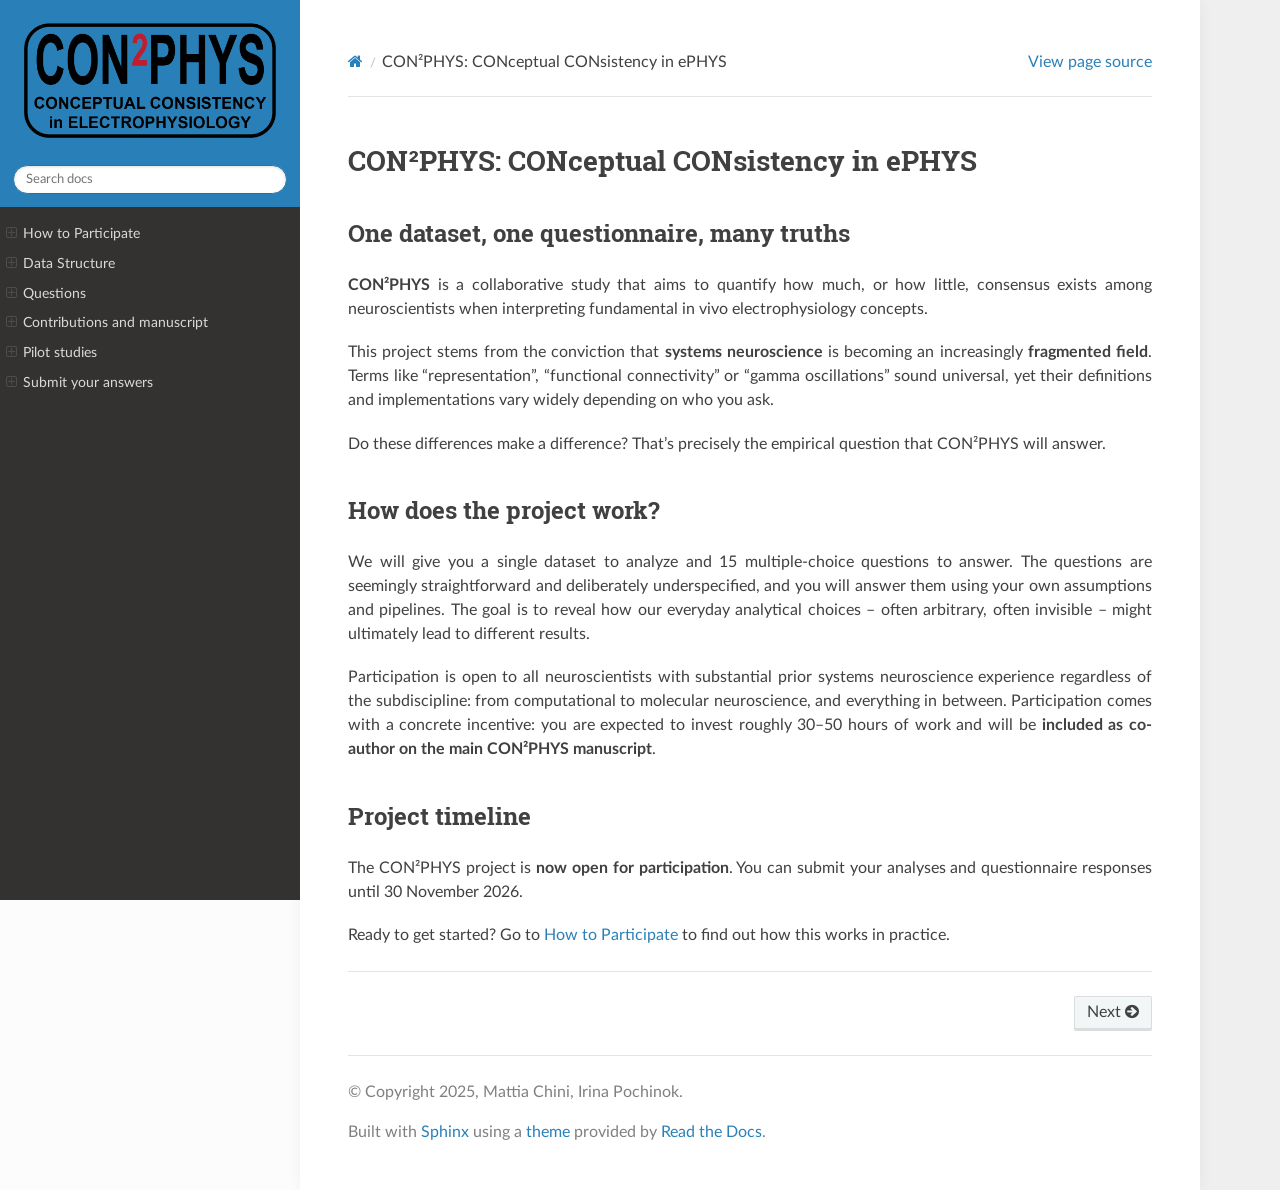
==== commit a83ae78b: "deploy: b888f1d7e2fbf951df13bbb8b7df061fb864b742" ====
--- a/index.html
+++ b/index.html
@@ -83,6 +83,7 @@
 <li class="toctree-l1"><a class="reference internal" href="pilot_studies.html">Pilot studies</a><ul>
 <li class="toctree-l2"><a class="reference internal" href="pilot_studies.html#pilot-study-1-bernstein-conference-2025-phd-symposium">Pilot study 1 – Bernstein Conference 2025 (PhD Symposium)</a></li>
 <li class="toctree-l2"><a class="reference internal" href="pilot_studies.html#pilot-study-2-pre-cosyne-brainhack">Pilot study 2 – Pre-COSYNE Brainhack</a></li>
+<li class="toctree-l2"><a class="reference internal" href="pilot_studies.html#pilot-study-3-pre-fens-brainhack">Pilot study 3 – Pre-FENS Brainhack</a></li>
 <li class="toctree-l2"><a class="reference internal" href="pilot_studies.html#participating-in-both-a-pilot-study-and-the-full-con2phys-project">Participating in both a pilot study and the full CON²PHYS project?</a></li>
 </ul>
 </li>
@@ -139,7 +140,7 @@
 <section id="project-timeline">
 <h2>Project timeline<a class="headerlink" href="#project-timeline" title="Link to this heading"></a></h2>
 <p>The CON²PHYS project is <strong>now open for participation</strong>.
-You can submit your analyses and questionnaire responses until 30 September 2026.</p>
+You can submit your analyses and questionnaire responses until 30 November 2026.</p>
 <p>Ready to get started? Go to <a class="reference internal" href="how_to_participate.html"><span class="std std-doc">How to Participate</span></a> to find out how this works in practice.</p>
 <hr class="docutils" />
 <div class="toctree-wrapper compound">
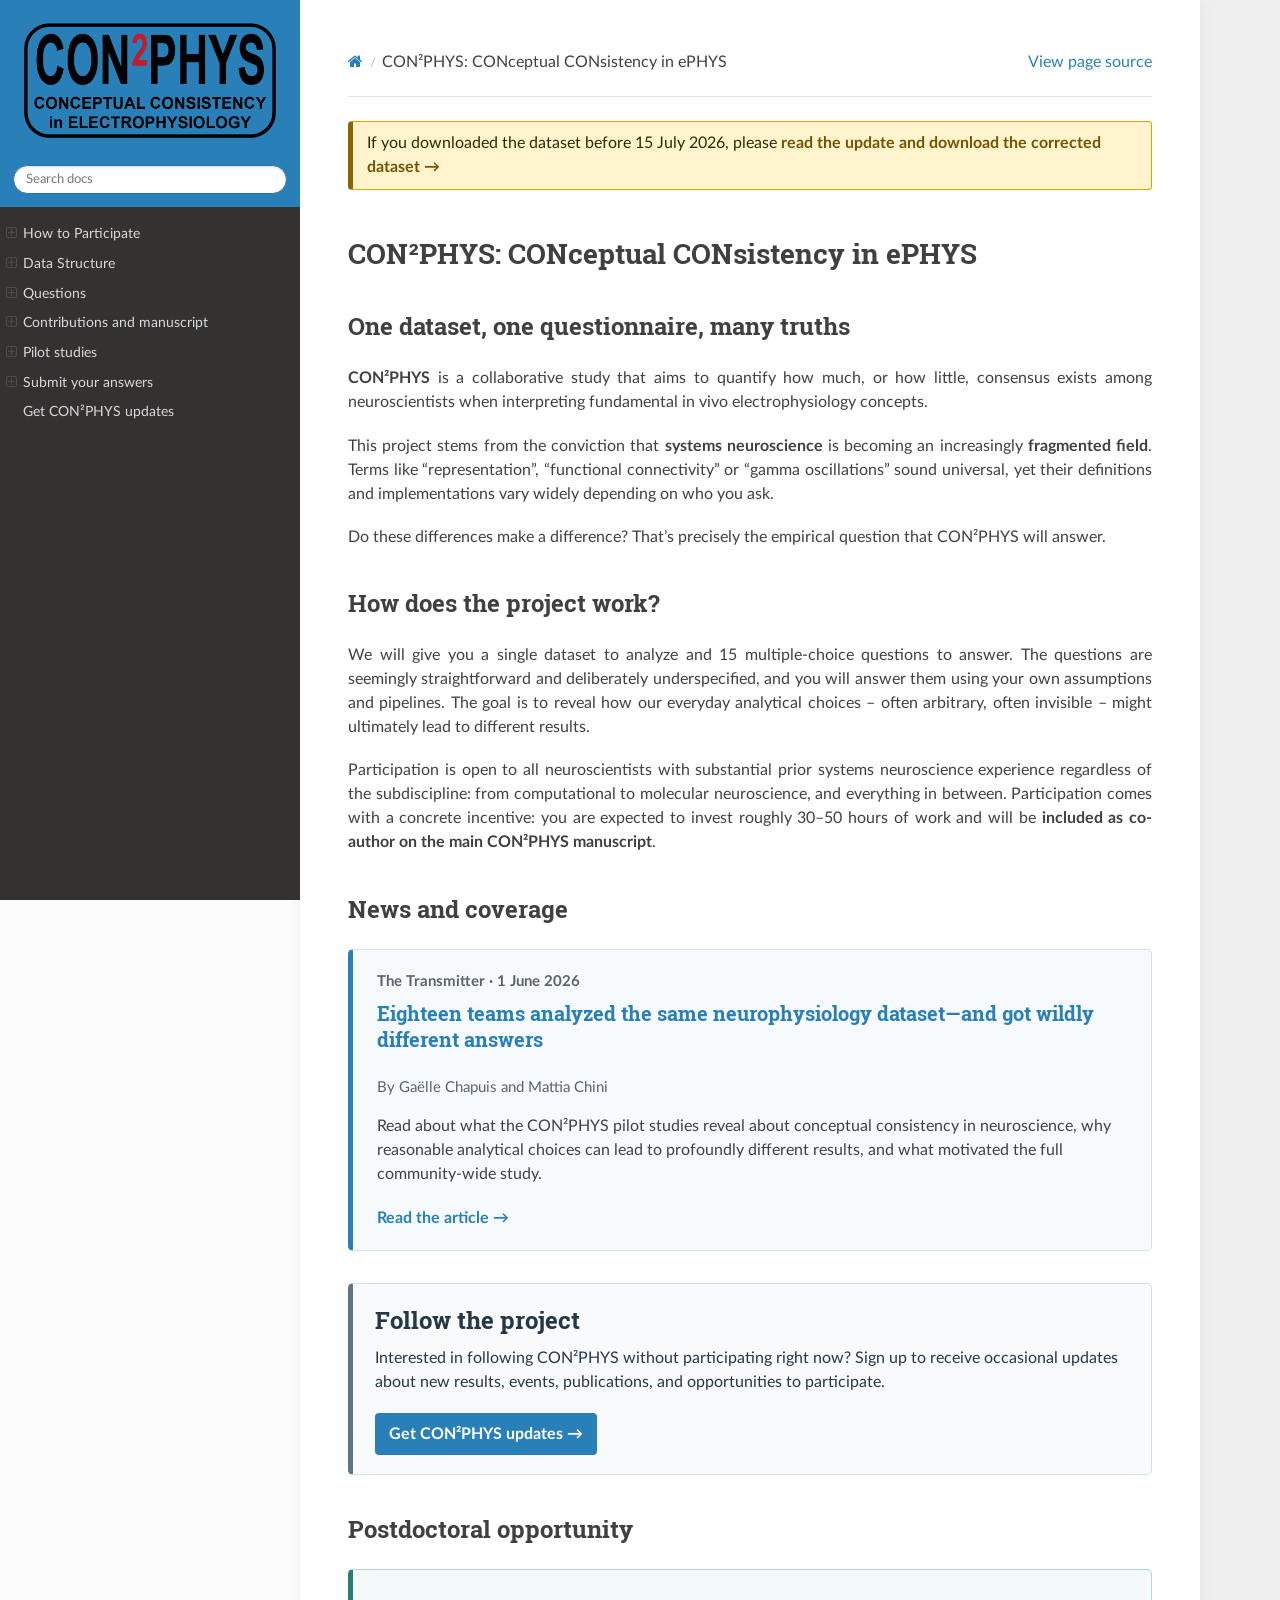
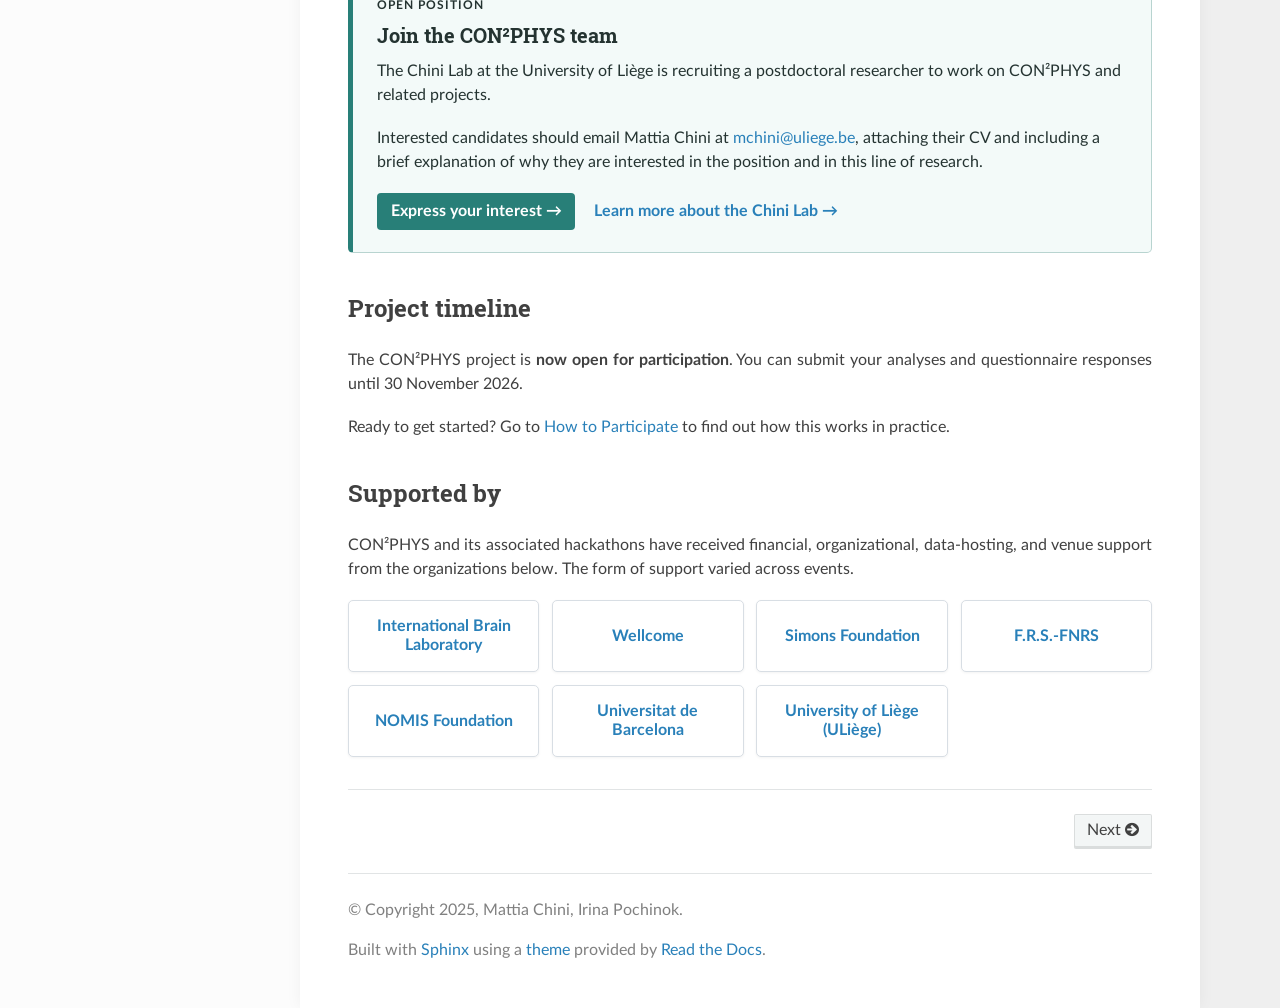
==== commit 823b2629: "deploy: c83d34f1b10f35ca535a07c81c68968543111a2d" ====
--- a/index.html
+++ b/index.html
@@ -9,7 +9,7 @@
   <title>CON²PHYS: CONceptual CONsistency in ePHYS &mdash; CON2PHYS  documentation</title>
       <link rel="stylesheet" type="text/css" href="_static/pygments.css?v=b86133f3" />
       <link rel="stylesheet" type="text/css" href="_static/css/theme.css?v=9edc463e" />
-      <link rel="stylesheet" type="text/css" href="_static/custom.css?v=c36ab055" />
+      <link rel="stylesheet" type="text/css" href="_static/custom.css?v=a7a15117" />
 
   
     <link rel="canonical" href="https://mchini.github.io/con2phys/index.html" />
@@ -91,6 +91,7 @@
 <li class="toctree-l2"><a class="reference internal" href="submissions.html#submission-form">Submission form</a></li>
 </ul>
 </li>
+<li class="toctree-l1"><a class="reference internal" href="get_updates.html">Get CON²PHYS updates</a></li>
 </ul>
 
         </div>
@@ -115,6 +116,13 @@
   <hr/>
 </div>
           <div role="main" class="document" itemscope="itemscope" itemtype="http://schema.org/Article">
+<div class="dataset-update-banner" role="status" aria-label="Dataset update">
+  <div class="dataset-update-banner__content">
+    If you downloaded the dataset before 15 July 2026, please
+    <a href="how_to_participate.html#dataset-update-mouse-12"><strong>read the update and download the corrected dataset →</strong></a>
+  </div>
+</div>
+
            <div itemprop="articleBody">
              
   <section id="con2phys-conceptual-consistency-in-ephys">
@@ -137,11 +145,58 @@
 from computational to molecular neuroscience, and everything in between. Participation comes with a concrete incentive:
 you are expected to invest roughly 30–50 hours of work and will be <strong>included as co-author on the main CON²PHYS manuscript</strong>.</p>
 </section>
+<section id="news-and-coverage">
+<h2>News and coverage<a class="headerlink" href="#news-and-coverage" title="Link to this heading"></a></h2>
+<article class="news-card">
+  <p class="news-card__meta">The Transmitter · 1 June 2026</p>
+  <h3 class="news-card__title">
+    <a href="https://www.thetransmitter.org/reproducibility/eighteen-teams-analyzed-the-same-neurophysiology-dataset-and-got-wildly-different-answers/" target="_blank" rel="noopener noreferrer">
+      Eighteen teams analyzed the same neurophysiology dataset—and got wildly different answers
+    </a>
+  </h3>
+  <p class="news-card__authors">By Gaëlle Chapuis and Mattia Chini</p>
+  <p>Read about what the CON²PHYS pilot studies reveal about conceptual consistency in neuroscience, why reasonable analytical choices can lead to profoundly different results, and what motivated the full community-wide study.</p>
+  <p class="news-card__cta">
+    <a href="https://www.thetransmitter.org/reproducibility/eighteen-teams-analyzed-the-same-neurophysiology-dataset-and-got-wildly-different-answers/" target="_blank" rel="noopener noreferrer">Read the article →</a>
+  </p>
+</article>
+<section class="updates-callout" aria-labelledby="updates-callout-title">
+  <h2 id="updates-callout-title">Follow the project</h2>
+  <p>Interested in following CON²PHYS without participating right now? Sign up to receive occasional updates about new results, events, publications, and opportunities to participate.</p>
+  <p class="updates-callout__action"><a class="updates-callout__link" href="get_updates.html">Get CON²PHYS updates →</a></p>
+</section>
+</section>
+<section id="postdoctoral-opportunity">
+<h2>Postdoctoral opportunity<a class="headerlink" href="#postdoctoral-opportunity" title="Link to this heading"></a></h2>
+<section class="opportunity-card" aria-labelledby="postdoctoral-opportunity-title">
+  <p class="opportunity-card__eyebrow">Open position</p>
+  <h3 id="postdoctoral-opportunity-title">Join the CON²PHYS team</h3>
+  <p>The Chini Lab at the University of Liège is recruiting a postdoctoral researcher to work on CON²PHYS and related projects.</p>
+  <p>Interested candidates should email Mattia Chini at <a href="mailto:mchini@uliege.be">mchini@uliege.be</a>, attaching their CV and including a brief explanation of why they are interested in the position and in this line of research.</p>
+  <div class="opportunity-card__actions">
+    <a class="opportunity-card__primary-link" href="mailto:mchini@uliege.be?subject=Postdoctoral%20opportunity%20%E2%80%94%20CON2PHYS">Express your interest →</a>
+    <a class="opportunity-card__secondary-link" href="https://www.chinilab.com/" target="_blank" rel="noopener noreferrer">Learn more about the Chini Lab →</a>
+  </div>
+</section>
+</section>
 <section id="project-timeline">
 <h2>Project timeline<a class="headerlink" href="#project-timeline" title="Link to this heading"></a></h2>
 <p>The CON²PHYS project is <strong>now open for participation</strong>.
 You can submit your analyses and questionnaire responses until 30 November 2026.</p>
 <p>Ready to get started? Go to <a class="reference internal" href="how_to_participate.html"><span class="std std-doc">How to Participate</span></a> to find out how this works in practice.</p>
+</section>
+<section id="supported-by">
+<h2>Supported by<a class="headerlink" href="#supported-by" title="Link to this heading"></a></h2>
+<p>CON²PHYS and its associated hackathons have received financial, organizational, data-hosting, and venue support from the organizations below. The form of support varied across events.</p>
+<div class="supporter-grid" aria-label="Organizations supporting CON²PHYS and its associated hackathons">
+  <a class="supporter-card" href="https://www.internationalbrainlab.com/" target="_blank" rel="noopener noreferrer">International Brain Laboratory</a>
+  <a class="supporter-card" href="https://wellcome.org/" target="_blank" rel="noopener noreferrer">Wellcome</a>
+  <a class="supporter-card" href="https://www.simonsfoundation.org/" target="_blank" rel="noopener noreferrer">Simons Foundation</a>
+  <a class="supporter-card" href="https://www.frs-fnrs.be/en" target="_blank" rel="noopener noreferrer">F.R.S.-FNRS</a>
+  <a class="supporter-card" href="https://nomisfoundation.ch/" target="_blank" rel="noopener noreferrer">NOMIS Foundation</a>
+  <a class="supporter-card" href="https://web.ub.edu/en/web/ub/" target="_blank" rel="noopener noreferrer">Universitat de Barcelona</a>
+  <a class="supporter-card" href="https://www.uliege.be/cms/c_8699297/en/university-of-liege" target="_blank" rel="noopener noreferrer">University of Liège (ULiège)</a>
+</div>
 <hr class="docutils" />
 <div class="toctree-wrapper compound">
 </div>
@@ -151,6 +206,7 @@
 
            </div>
           </div>
+
           <footer><div class="rst-footer-buttons" role="navigation" aria-label="Footer">
         <a href="how_to_participate.html" class="btn btn-neutral float-right" title="How to Participate" accesskey="n" rel="next">Next <span class="fa fa-arrow-circle-right" aria-hidden="true"></span></a>
     </div>
--- a/_static/custom.css
+++ b/_static/custom.css
@@ -34,3 +34,332 @@
 .wy-side-nav-search {
     background-color: #2980B9 !important;
 }
+
+/* Site-wide notice for the corrected mouse 12 LFP data */
+.dataset-update-banner {
+    box-sizing: border-box;
+    max-width: 100%;
+    margin: 0 0 1rem;
+    padding: 0.65rem 0.9rem;
+    background: #fff4ce;
+    border: 1px solid #d9a400;
+    border-left: 5px solid #8a6500;
+    border-radius: 4px;
+    color: #332700;
+    text-align: left;
+}
+
+.dataset-update-banner__content {
+    line-height: 1.45;
+}
+
+.dataset-update-banner a {
+    color: #745400;
+    font-weight: 600;
+    overflow-wrap: anywhere;
+}
+
+.dataset-update-banner a:hover {
+    color: #4f3a00;
+}
+
+.dataset-update-banner a:focus-visible {
+    outline: 3px solid #1f5f8b;
+    outline-offset: 3px;
+}
+
+/* Detailed download-page notice */
+.dataset-update-notice {
+    border-color: #d9a400 !important;
+    background: #fffaf0 !important;
+    color: #332700;
+    text-align: left;
+}
+
+.dataset-update-notice .admonition-title {
+    background: #8a6500 !important;
+    color: #ffffff;
+    text-align: left;
+}
+
+.dataset-update-notice p {
+    text-align: left;
+}
+
+/* Homepage news coverage */
+.news-card {
+    box-sizing: border-box;
+    max-width: 100%;
+    margin: 1rem 0 2rem;
+    padding: 1.3rem 1.5rem;
+    border: 1px solid #d8dee4;
+    border-left: 5px solid #2980b9;
+    border-radius: 5px;
+    background: #f7fafc;
+    text-align: left;
+}
+
+.news-card p {
+    text-align: left;
+}
+
+.news-card__meta,
+.news-card__authors {
+    color: #59636e;
+    font-size: 0.92rem;
+}
+
+.news-card__meta {
+    margin-bottom: 0.35rem !important;
+    font-weight: 600;
+}
+
+.news-card__title {
+    margin-top: 0 !important;
+    margin-bottom: 0.55rem;
+}
+
+.news-card__authors {
+    margin-bottom: 0.9rem !important;
+}
+
+.news-card__cta {
+    margin-bottom: 0 !important;
+    font-weight: 600;
+}
+
+.news-card a:focus-visible {
+    outline: 3px solid #b78100;
+    outline-offset: 3px;
+}
+
+/* Homepage updates signup */
+.updates-callout {
+    box-sizing: border-box;
+    max-width: 100%;
+    margin: 1rem 0 2rem;
+    padding: 1.2rem 1.4rem;
+    border: 1px solid #d8dee4;
+    border-left: 5px solid #5f7487;
+    border-radius: 5px;
+    background: #f8fafc;
+    color: #263746;
+    text-align: left;
+}
+
+.updates-callout h2 {
+    margin-top: 0 !important;
+    margin-bottom: 0.65rem;
+}
+
+.updates-callout p {
+    text-align: left;
+}
+
+.updates-callout__action {
+    margin-bottom: 0 !important;
+}
+
+.updates-callout__link {
+    display: inline-block;
+    padding: 0.55rem 0.85rem;
+    border-radius: 4px;
+    background: #2980b9;
+    color: #ffffff !important;
+    font-weight: 600;
+    text-decoration: none;
+}
+
+.updates-callout__link:hover,
+.updates-callout__link:focus-visible {
+    background: #1f6694;
+    color: #ffffff !important;
+    text-decoration: underline;
+}
+
+.updates-callout__link:focus-visible,
+.updates-form-fallback a:focus-visible {
+    outline: 3px solid #b78100;
+    outline-offset: 3px;
+}
+
+/* Responsive Microsoft Forms embed */
+.updates-form-embed {
+    box-sizing: border-box;
+    width: 100%;
+    max-width: 100%;
+    margin: 1.5rem 0 1rem;
+    overflow: hidden;
+}
+
+.updates-form-embed__iframe {
+    display: block;
+    width: 100%;
+    height: 70vh;
+    min-height: 480px;
+    max-width: 100%;
+    border: 0;
+}
+
+.updates-form-fallback {
+    text-align: left;
+}
+
+/* Homepage postdoctoral opportunity */
+.opportunity-card {
+    box-sizing: border-box;
+    max-width: 100%;
+    margin: 1rem 0 2rem;
+    padding: 1.4rem 1.5rem;
+    border: 1px solid #b8d4d0;
+    border-left: 5px solid #287f78;
+    border-radius: 5px;
+    background: #f3faf9;
+    color: #243331;
+    text-align: left;
+}
+
+.opportunity-card p {
+    text-align: left;
+}
+
+.opportunity-card__eyebrow {
+    margin: 0 0 0.3rem !important;
+    font-size: 0.78rem;
+    font-weight: 700;
+    letter-spacing: 0.08em;
+    text-transform: uppercase;
+}
+
+.opportunity-card h3 {
+    margin-top: 0 !important;
+    margin-bottom: 0.7rem;
+}
+
+.opportunity-card__actions {
+    display: flex;
+    flex-wrap: wrap;
+    align-items: center;
+    gap: 0.7rem 1.2rem;
+    margin-top: 1rem;
+}
+
+.opportunity-card__primary-link {
+    display: inline-block;
+    padding: 0.55rem 0.85rem;
+    border-radius: 4px;
+    background: #287f78;
+    color: #ffffff !important;
+    font-weight: 600;
+    text-decoration: none;
+}
+
+.opportunity-card__primary-link:hover,
+.opportunity-card__primary-link:focus-visible {
+    background: #1f665f;
+    color: #ffffff !important;
+    text-decoration: underline;
+}
+
+.opportunity-card__secondary-link {
+    font-weight: 600;
+}
+
+.opportunity-card a:focus-visible {
+    outline: 3px solid #b78100;
+    outline-offset: 3px;
+}
+
+/* Homepage supporter grid */
+.supporter-grid {
+    display: grid;
+    grid-template-columns: repeat(auto-fit, minmax(190px, 1fr));
+    gap: 0.8rem;
+    margin: 1rem 0 2rem;
+    text-align: left;
+}
+
+.supporter-card {
+    display: flex;
+    box-sizing: border-box;
+    min-width: 0;
+    min-height: 72px;
+    align-items: center;
+    justify-content: center;
+    padding: 0.9rem 1rem;
+    border: 1px solid #d8dee4;
+    border-radius: 5px;
+    background: #ffffff;
+    text-align: center;
+    font-weight: 600;
+    text-decoration: none;
+    overflow-wrap: anywhere;
+    box-shadow: 0 1px 3px rgba(0, 0, 0, 0.05);
+    transition: border-color 0.15s ease, box-shadow 0.15s ease, transform 0.15s ease;
+}
+
+.supporter-card:hover,
+.supporter-card:focus-visible {
+    border-color: #2980b9;
+    box-shadow: 0 3px 8px rgba(0, 0, 0, 0.10);
+    transform: translateY(-1px);
+}
+
+.supporter-card:focus-visible {
+    outline: 3px solid #b78100;
+    outline-offset: 3px;
+}
+
+@media (max-width: 480px) {
+    .news-card,
+    .updates-callout,
+    .opportunity-card {
+        padding: 1rem;
+    }
+
+    .updates-callout__link {
+        box-sizing: border-box;
+        width: 100%;
+        text-align: center;
+    }
+
+    .updates-form-embed__iframe {
+        height: 75vh;
+        min-height: 520px;
+    }
+
+    .dataset-update-banner {
+        padding: 0.6rem 0.75rem;
+    }
+
+    .opportunity-card__actions {
+        align-items: stretch;
+        flex-direction: column;
+    }
+
+    .opportunity-card__primary-link,
+    .opportunity-card__secondary-link {
+        box-sizing: border-box;
+        width: 100%;
+        overflow-wrap: anywhere;
+    }
+
+    .opportunity-card__primary-link {
+        text-align: center;
+    }
+
+    .supporter-grid {
+        grid-template-columns: minmax(0, 1fr);
+    }
+}
+
+@media (prefers-reduced-motion: reduce) {
+    .supporter-card {
+        transition: none;
+    }
+
+    .supporter-card:hover,
+    .supporter-card:focus-visible {
+        transform: none;
+    }
+}
